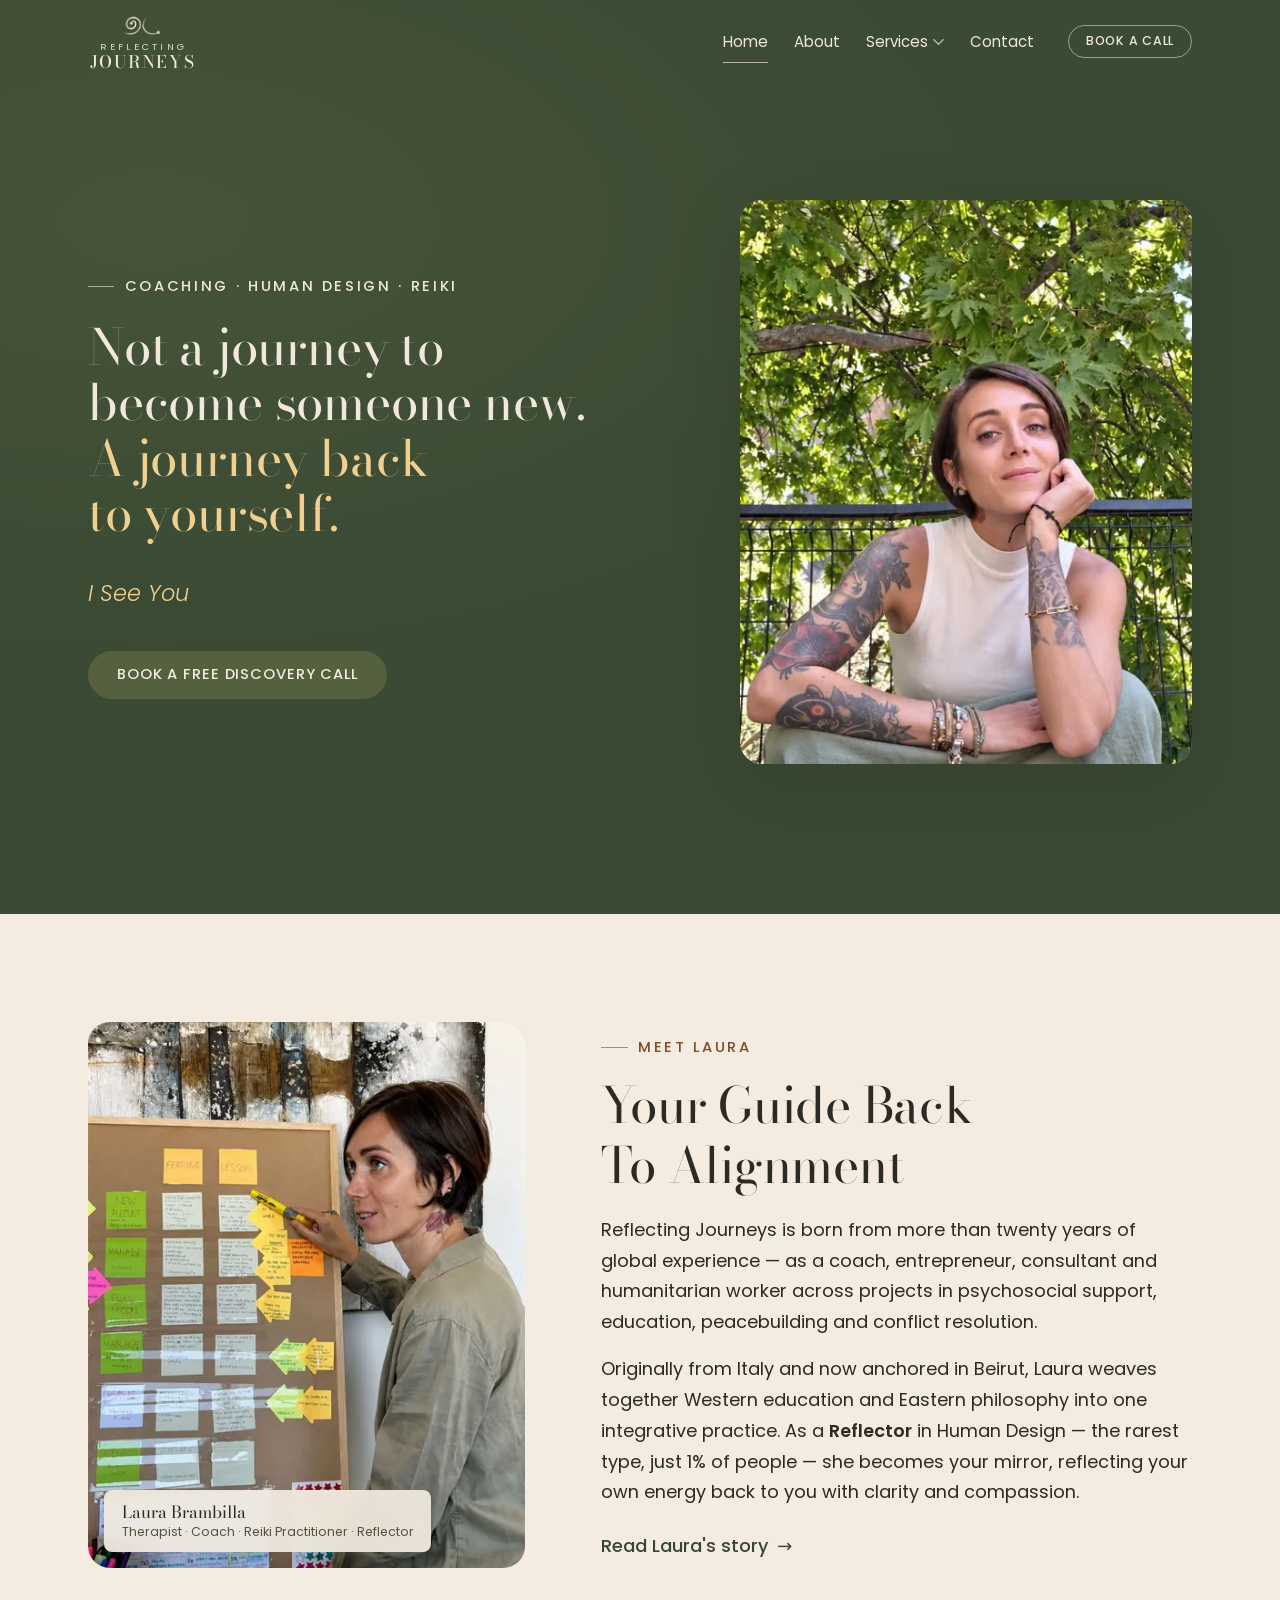
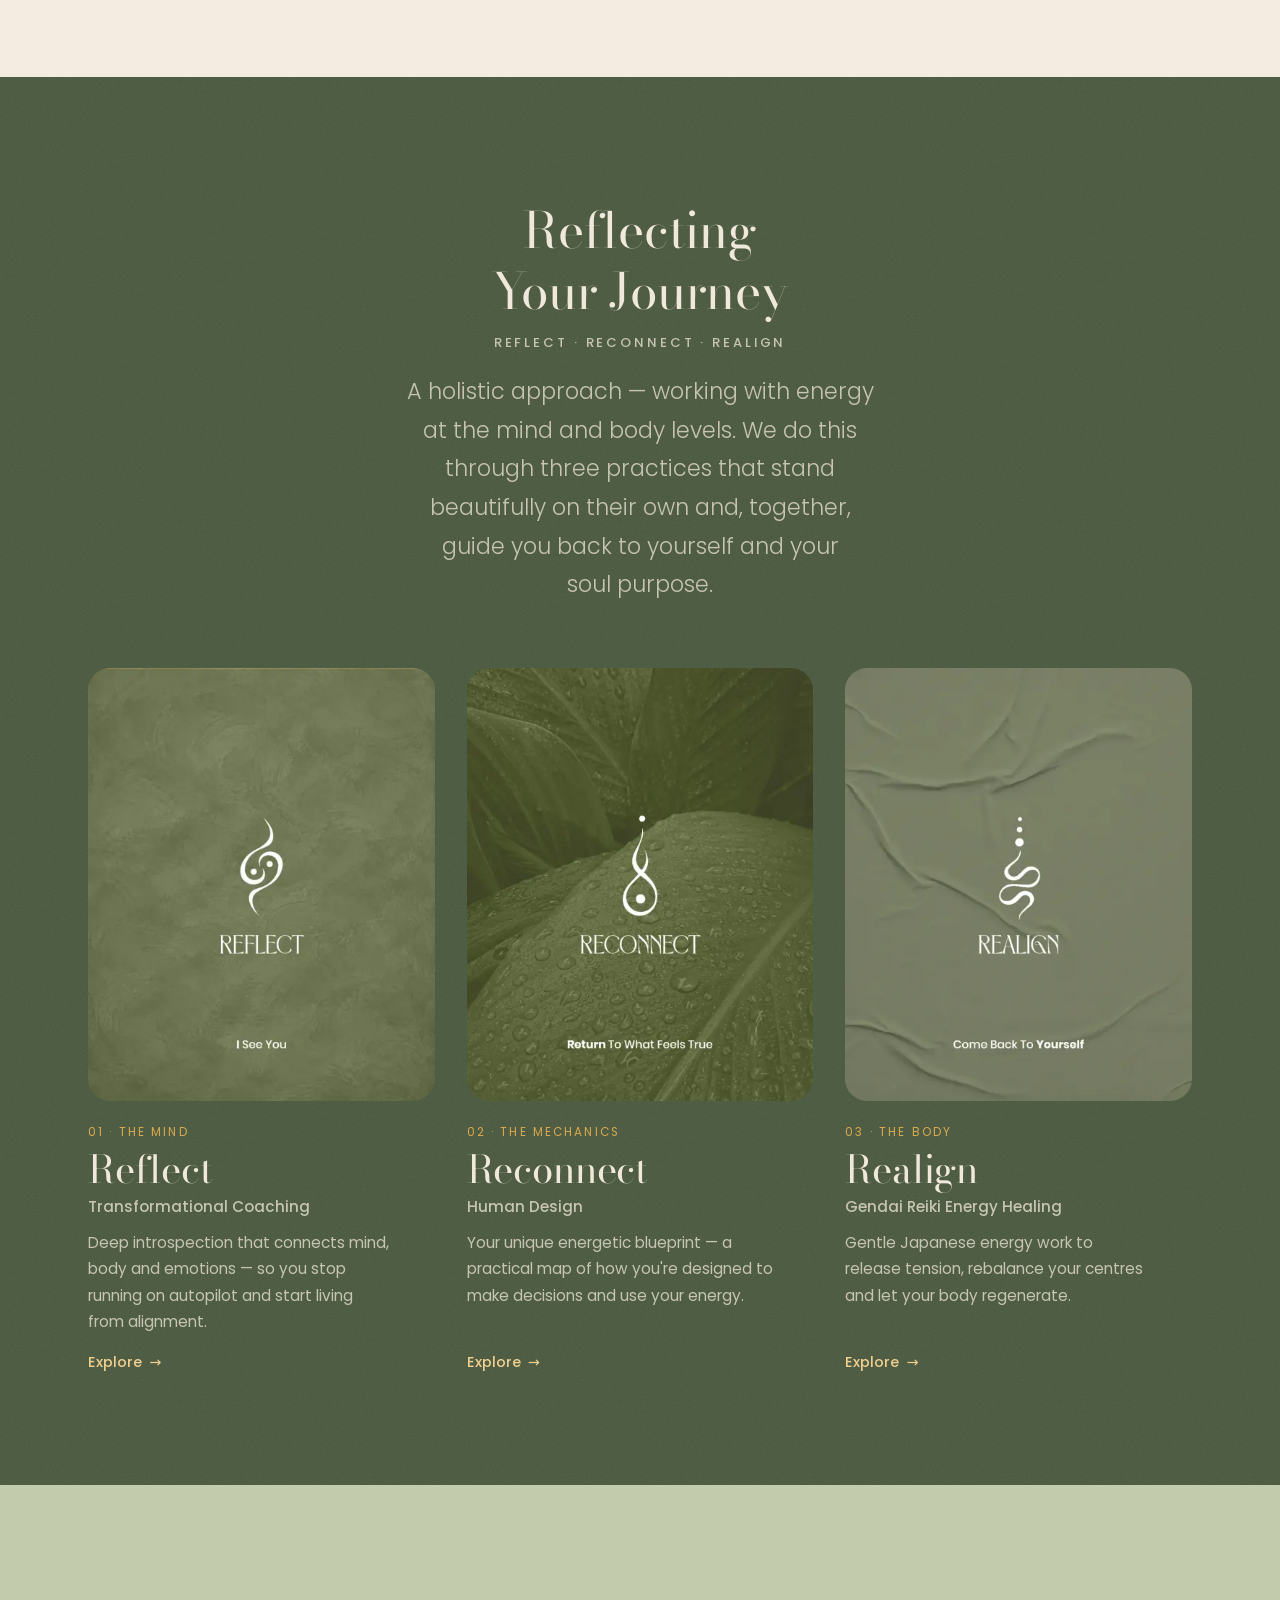
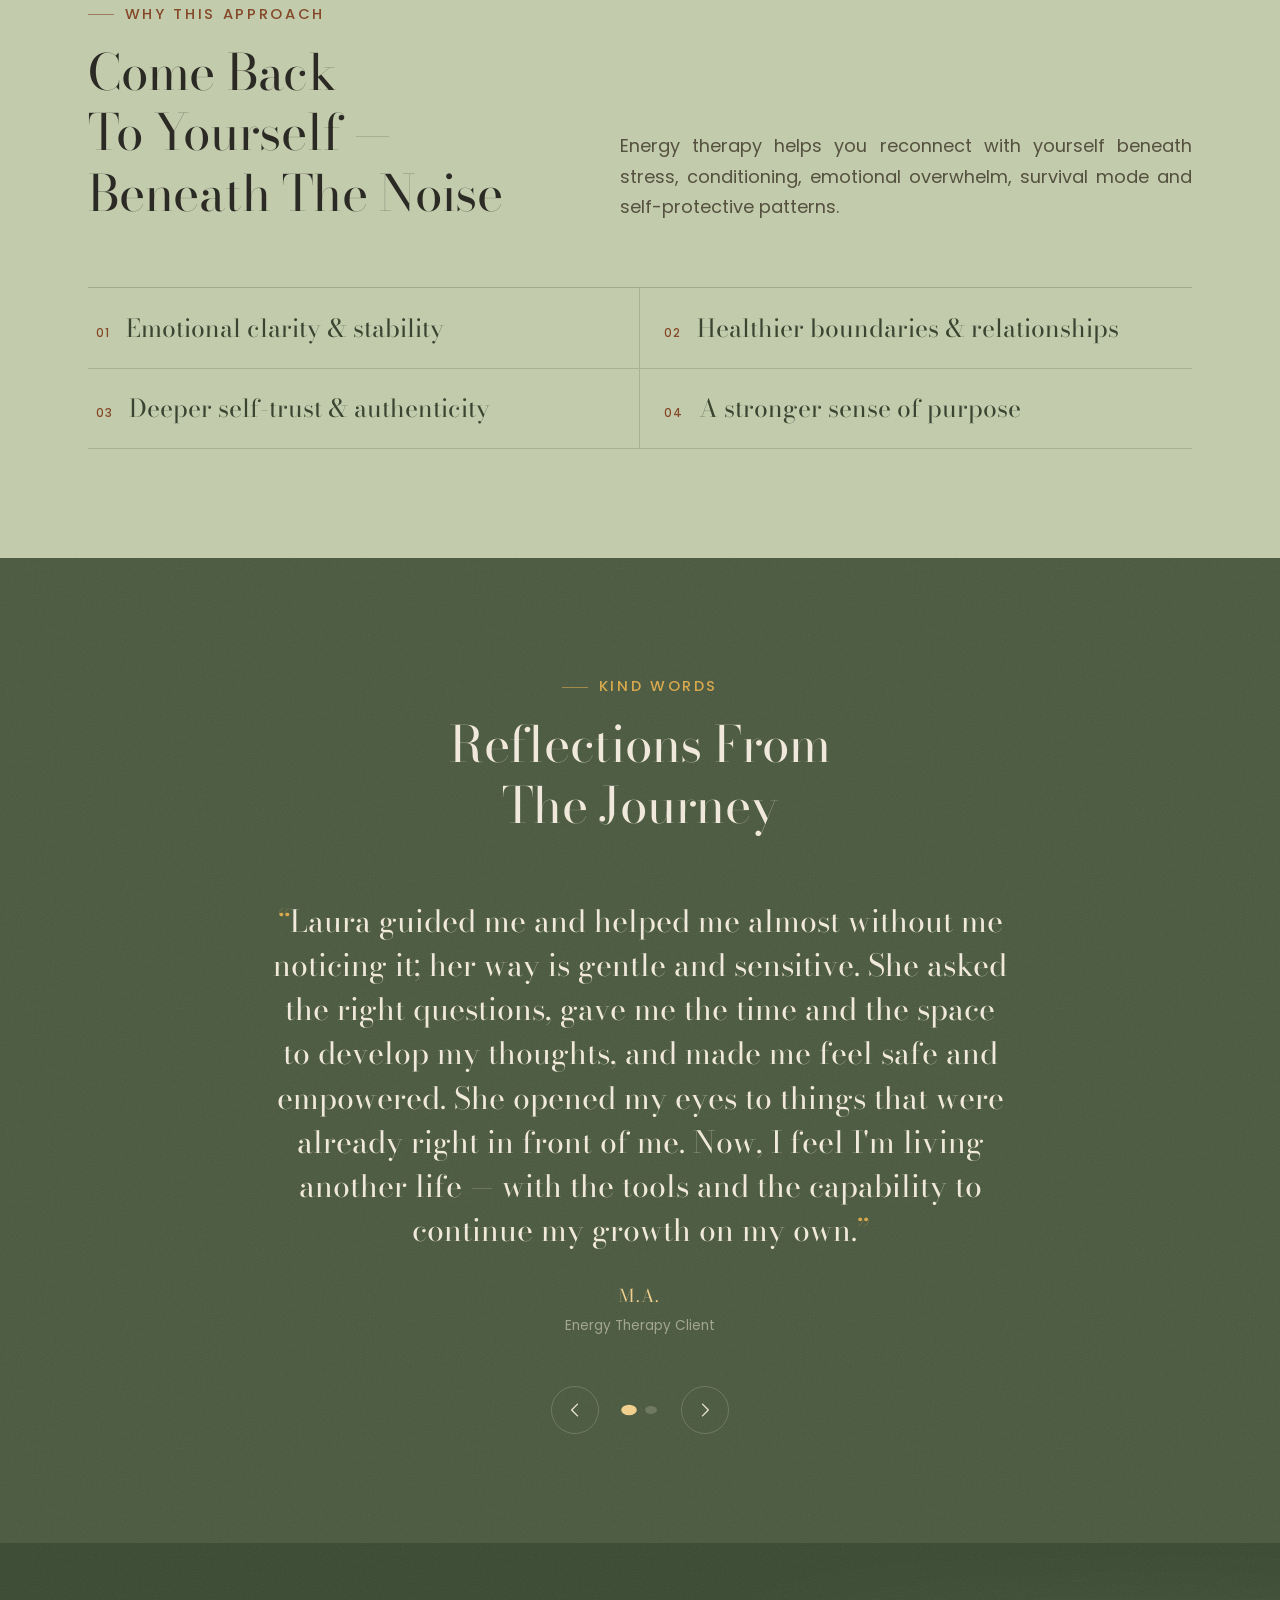
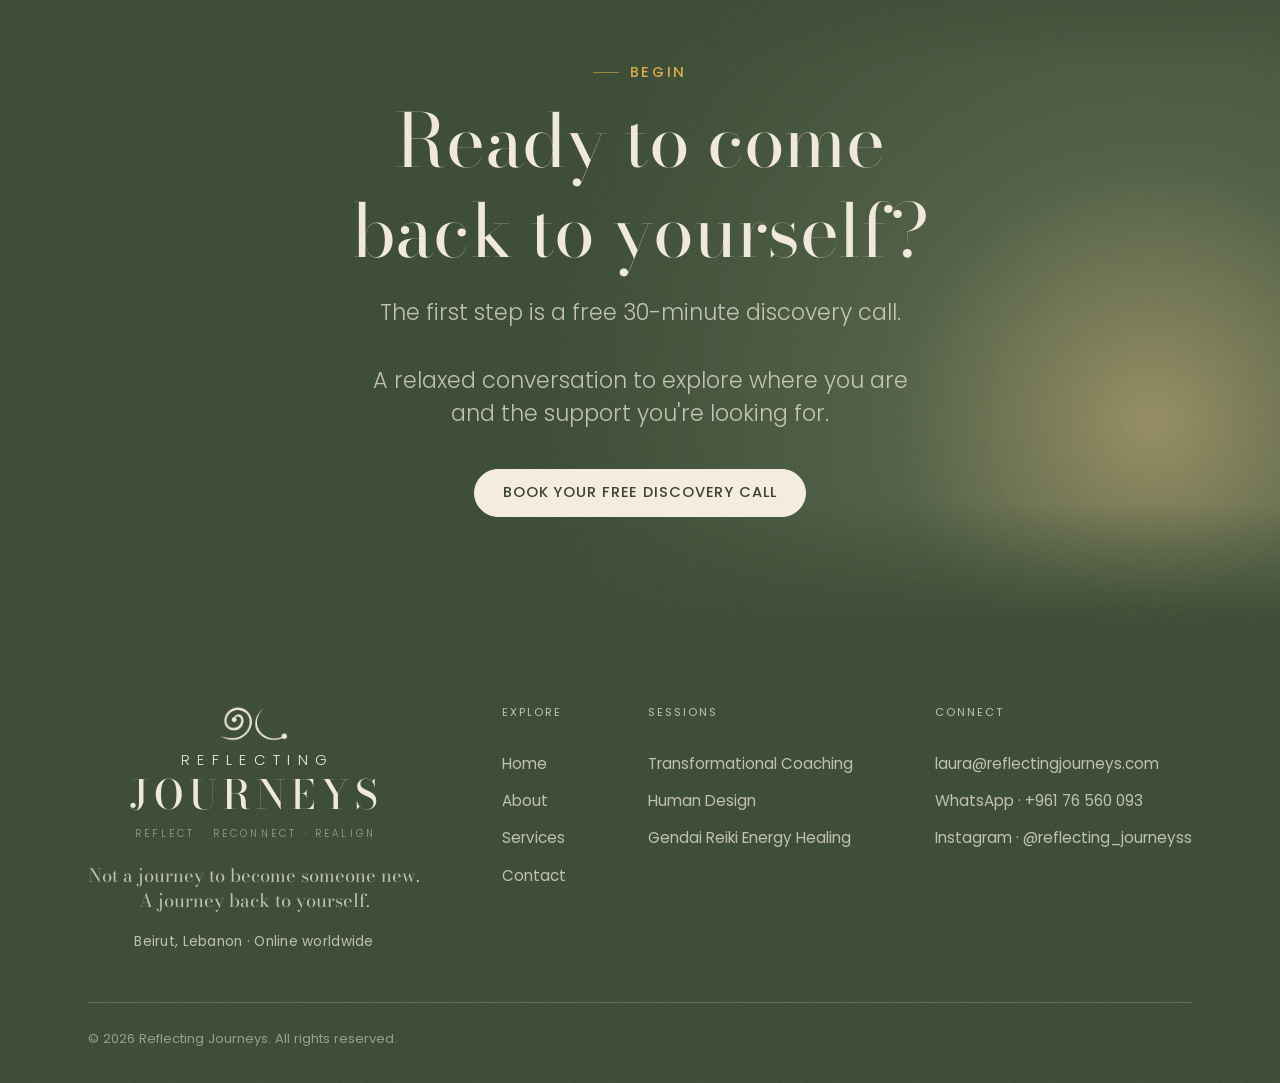
==== index.html @ b475739a "Reflecting Journeys website" ====
<!doctype html>
<html lang="en">
<head>
  <meta charset="utf-8" />
  <meta name="viewport" content="width=device-width, initial-scale=1" />
  <script>document.documentElement.classList.add('js');</script>
  <title>Reflecting Journeys — Reflect, Reconnect, Realign</title>
  <meta name="description" content="A personalised wellness experience with Laura Brambilla, bringing together Human Design, Gendai Reiki and transformational coaching to help you reconnect with yourself and live with clarity and alignment. Beirut & online worldwide." />
  <link rel="canonical" href="https://reflecting-journeys.netlify.app/" />

  <!-- Open Graph / social -->
  <meta property="og:type" content="website" />
  <meta property="og:site_name" content="Reflecting Journeys" />
  <meta property="og:title" content="Reflecting Journeys — Reflect, Reconnect, Realign" />
  <meta property="og:description" content="A personalised wellness experience with Laura Brambilla, bringing together Human Design, Gendai Reiki and transformational coaching to help you reconnect with yourself and live with clarity and alignment. Beirut & online worldwide." />
  <meta property="og:url" content="https://reflecting-journeys.netlify.app/" />
  <meta property="og:image" content="https://reflecting-journeys.netlify.app/images/og-share.jpg" />
  <meta property="og:image:width" content="1200" />
  <meta property="og:image:height" content="630" />
  <meta property="og:image:alt" content="Reflecting Journeys — Laura Brambilla. Not a journey to become someone new. A journey back to yourself." />
  <meta name="twitter:card" content="summary_large_image" />
  <meta name="twitter:image" content="https://reflecting-journeys.netlify.app/images/og-share.jpg" />

  <!-- Structured data (search engines) -->
  <script type="application/ld+json">
  {
    "@context": "https://schema.org",
    "@type": "ProfessionalService",
    "name": "Reflecting Journeys",
    "url": "https://reflecting-journeys.netlify.app/",
    "image": "https://reflecting-journeys.netlify.app/images/og-share.jpg",
    "logo": "https://reflecting-journeys.netlify.app/images/icons/icon-512.png",
    "description": "Transformational Coaching, Human Design and Gendai Reiki Energy Healing with Laura Brambilla — in Beirut and online worldwide.",
    "email": "laura@reflectingjourneys.com",
    "telephone": "+961 76 560 093",
    "address": {
      "@type": "PostalAddress",
      "addressLocality": "Beirut",
      "addressCountry": "LB"
    },
    "areaServed": "Worldwide",
    "founder": {
      "@type": "Person",
      "name": "Laura Brambilla",
      "jobTitle": "Therapist · Coach · Reiki Practitioner · Reflector"
    },
    "sameAs": [
      "https://instagram.com/reflecting_journeyss"
    ]
  }
  </script>

  <!-- Icons -->
  <link rel="icon" href="/favicon.ico" sizes="32x32" />
  <link rel="icon" href="/images/icons/favicon.svg" type="image/svg+xml" />
  <link rel="apple-touch-icon" href="/apple-touch-icon.png" />
  <link rel="manifest" href="/site.webmanifest" />
  <meta name="theme-color" content="#3a4a33" />

  <!-- Fonts: Poppins (body) + Bodoni Moda (elegant display fallback for Gamgote) -->
  <link rel="preconnect" href="https://fonts.googleapis.com" />
  <link rel="preconnect" href="https://fonts.gstatic.com" crossorigin />
  <link href="https://fonts.googleapis.com/css2?family=Bodoni+Moda:ital,opsz,wght@0,6..96,400;0,6..96,500;0,6..96,600;1,6..96,400;1,6..96,500&family=Poppins:ital,wght@0,300;0,400;0,500;0,600;1,400&display=swap" rel="stylesheet" />
  <link rel="stylesheet" href="styles.css" />
  <link rel="stylesheet" href="brand.css" />
</head>
<body class="has-hero">
  <a class="skip-link" href="#main">Skip to content</a>
  <header class="site-header" data-header>
    <div class="site-header__inner container container--wide">
      <a class="logo" href="index.html" aria-label="Reflecting Journeys — home">
        <span class="logo__mark" aria-hidden="true"></span>
        <span class="logo__word" aria-hidden="true">
          <span class="logo__word-top">Reflecting</span>
          <span class="logo__word-bottom">Journeys</span>
        </span>
      </a>

      <nav class="nav" id="primary-nav" aria-label="Primary">
        <ul class="nav__list">
          <li><a data-nav="home" href="index.html" aria-current="page" class="is-current">Home</a></li>
          <li><a data-nav="about" href="about.html">About</a></li>
          <li class="nav__item-has-sub" data-submenu>
            <a data-nav="services" href="services.html" class="nav__sub-toggle" aria-haspopup="true" aria-expanded="false">
              Services
              <svg class="nav__chev" viewBox="0 0 12 8" width="11" height="8" aria-hidden="true"><path d="M1 1.5 6 6.5 11 1.5" fill="none" stroke="currentColor" stroke-width="1.5" stroke-linecap="round" stroke-linejoin="round"/></svg>
            </a>
            <div class="nav__sub" role="menu">
              <span class="nav__sub-label">The Reflecting Journey</span>
              <a role="menuitem" href="coaching.html" class="nav__sub-link">
                <span class="nav__sub-num">01</span>
                <span><span class="nav__sub-title">Transformational Coaching</span><span class="nav__sub-desc">The Mind&nbsp;— Reflect</span></span>
              </a>
              <a role="menuitem" href="human-design.html" class="nav__sub-link">
                <span class="nav__sub-num">02</span>
                <span><span class="nav__sub-title">Human Design</span><span class="nav__sub-desc">The Mechanics&nbsp;— Reconnect</span></span>
              </a>
              <a role="menuitem" href="reiki.html" class="nav__sub-link">
                <span class="nav__sub-num">03</span>
                <span><span class="nav__sub-title">Gendai Reiki Energy Healing</span><span class="nav__sub-desc">The Body&nbsp;— Realign</span></span>
              </a>
              <a role="menuitem" href="services.html" class="nav__sub-all link">All services <span class="link__arrow" aria-hidden="true">→</span></a>
            </div>
          </li>
          <li><a data-nav="contact" href="contact.html">Contact</a></li>
        </ul>
        <a class="btn btn--primary btn--sm nav__cta" href="contact.html#book">Book a Call</a>
      </nav>

      <button class="nav-toggle" aria-expanded="false" aria-controls="primary-nav" aria-label="Open menu" data-nav-toggle>
        <span></span><span></span>
      </button>
    </div>
  </header>

  <main id="main">

  <!-- ============ A · HERO ============ -->
  <section class="hero" data-hero>
    <div class="container hero__inner">
      <div class="hero__copy">
        <p class="eyebrow hero__eyebrow" data-cms="home.hero_eyebrow">Coaching · Human Design · Reiki</p>
        <h1 class="hero__title hero__title--statement font-display">
          <span class="ln">Not a journey to become someone new.</span>
          <span class="ln accent">A journey back to yourself.</span>
        </h1>
        <p class="hero__lead" data-cms="home.hero_lead"><em>I See You</em></p>
        <div class="hero__actions">
          <a class="btn btn--primary" href="contact.html#book">Book a free discovery call</a>
        </div>
      </div>
      <figure class="hero__figure">
        <img src="images/uploads/laura-trees-full.webp" srcset="images/resp/laura-trees-full-480.webp 480w, images/resp/laura-trees-full-720.webp 720w, images/resp/laura-trees-full-851.webp 851w" sizes="(max-width: 800px) 92vw, 460px" data-cms-img="images.home.hero" alt="Laura Brambilla sitting outdoors under the trees" fetchpriority="high" decoding="async" style="object-position: 50% 24%" />
      </figure>
    </div>
  </section>

  <!-- ============ B · MEET LAURA (short) ============ -->
  <section class="section meet bg-cream" aria-labelledby="meet-title" id="meet-laura">
    <div class="container meet__inner">
      <figure class="meet__image is-zoom editorial-image editorial-image--rounded" style="--ar: 4/5; --pos: 50% 28%">
        <img src="images/uploads/laura-about.jpg" srcset="images/resp/laura-about-480.webp 480w, images/resp/laura-about-720.webp 720w, images/resp/laura-about-960.webp 960w" sizes="(max-width: 800px) 92vw, 460px" data-cms-img="images.home.meet" alt="Laura Brambilla mapping ideas and patterns on a planning board" loading="lazy" decoding="async" />
        <figcaption class="meet__badge">
          <span class="meet__badge-name">Laura Brambilla</span>
          <span class="meet__badge-role"><span class="nowrap">Therapist</span> · <span class="nowrap">Coach</span> · <span class="nowrap">Reiki Practitioner</span> · <span class="nowrap">Reflector</span></span>
        </figcaption>
      </figure>

      <div class="meet__text" data-reveal>
        <p class="eyebrow">Meet Laura</p>
        <h2 id="meet-title" class="meet__title">Your Guide Back To Alignment</h2>
        <p data-cms="home.meet_p1">Reflecting Journeys is born from more than twenty years of global experience&nbsp;— as a coach, entrepreneur, consultant and humanitarian worker across projects in psychosocial support, education, peacebuilding and conflict resolution.</p>
        <p data-cms="home.meet_p2">Originally from Italy and now anchored in Beirut, Laura weaves together Western education and Eastern philosophy into one integrative practice. As a <strong>Reflector</strong> in Human Design&nbsp;— the rarest type, just 1% of people&nbsp;— she becomes your mirror, reflecting your own energy back to you with clarity and compassion.</p>
        <a class="link" href="about.html">Read Laura's story <span class="link__arrow" aria-hidden="true">→</span></a>
      </div>
    </div>
  </section>

  <!-- ============ C · THE PATH — Reflect / Reconnect / Realign + services ============ -->
  <section class="section path bg-deep grain on-dark" aria-labelledby="path-title" id="path">
    <div class="container container--wide">
      <div class="section-heading is-centered" data-reveal>
        <h2 id="path-title" class="section-heading__title">Reflecting Your Journey</h2>
        <p class="path__triad">Reflect · Reconnect · Realign</p>
        <p class="section-heading__intro">A holistic approach&nbsp;— working with energy at the mind and body levels. We do this through three practices that stand beautifully on their own and, together, guide you back to yourself and your soul purpose.</p>
      </div>

      <div class="path__grid">
        <article class="path__card" data-reveal>
          <a class="path__link" href="coaching.html">
            <figure class="path__figure"><img src="images/brand/word-reflect.webp" srcset="images/resp/word-reflect-480.webp 480w, images/resp/word-reflect-720.webp 720w, images/resp/word-reflect-960.webp 960w" sizes="(max-width: 800px) 92vw, 460px" alt="Reflect — I See You" loading="lazy" decoding="async" /></figure>
            <div class="path__body">
              <span class="path__step">01 · The Mind</span>
              <h3 class="path__word font-display">Reflect</h3>
              <p class="path__service">Transformational Coaching</p>
              <p class="path__desc" data-cms="services.coaching_desc">Deep introspection that connects mind, body and emotions&nbsp;— so you stop running on autopilot and start living from alignment.</p>
              <span class="link path__cta">Explore <span class="link__arrow" aria-hidden="true">→</span></span>
            </div>
          </a>
        </article>

        <article class="path__card" data-reveal data-reveal-delay="0.1s">
          <a class="path__link" href="human-design.html">
            <figure class="path__figure"><img src="images/brand/word-reconnect.webp" srcset="images/resp/word-reconnect-480.webp 480w, images/resp/word-reconnect-720.webp 720w, images/resp/word-reconnect-960.webp 960w" sizes="(max-width: 800px) 92vw, 460px" alt="Reconnect — Return To What Feels True" loading="lazy" decoding="async" /></figure>
            <div class="path__body">
              <span class="path__step">02 · The Mechanics</span>
              <h3 class="path__word font-display">Reconnect</h3>
              <p class="path__service">Human Design</p>
              <p class="path__desc" data-cms="services.human_design_desc">Your unique energetic blueprint&nbsp;— a practical map of how you're designed to make decisions and use your energy.</p>
              <span class="link path__cta">Explore <span class="link__arrow" aria-hidden="true">→</span></span>
            </div>
          </a>
        </article>

        <article class="path__card" data-reveal data-reveal-delay="0.2s">
          <a class="path__link" href="reiki.html">
            <figure class="path__figure"><img src="images/brand/word-realign.webp" srcset="images/resp/word-realign-480.webp 480w, images/resp/word-realign-720.webp 720w, images/resp/word-realign-960.webp 960w" sizes="(max-width: 800px) 92vw, 460px" alt="Realign — Come Back To Yourself" loading="lazy" decoding="async" /></figure>
            <div class="path__body">
              <span class="path__step">03 · The Body</span>
              <h3 class="path__word font-display">Realign</h3>
              <p class="path__service">Gendai Reiki Energy Healing</p>
              <p class="path__desc" data-cms="services.reiki_desc">Gentle Japanese energy work to release tension, rebalance your centres and let your body regenerate.</p>
              <span class="link path__cta">Explore <span class="link__arrow" aria-hidden="true">→</span></span>
            </div>
          </a>
        </article>
      </div>
    </div>
  </section>

  <!-- ============ D · WHY THIS APPROACH (concise) ============ -->
  <section class="section why bg-sage" aria-labelledby="why-title" id="why">
    <div class="container">
      <div class="why__intro">
        <div class="section-heading" data-reveal>
          <p class="eyebrow">Why this approach</p>
          <h2 id="why-title" class="section-heading__title">Come Back To Yourself&nbsp;— Beneath The Noise</h2>
        </div>
        <div class="why__lede prose" data-reveal data-reveal-delay="0.1s">
          <p data-cms="home.why_p1">Energy therapy helps you reconnect with yourself beneath stress, conditioning, emotional overwhelm, survival mode and self-protective patterns.</p>
        </div>
      </div>

      <ul class="why__outcomes" data-stagger data-reveal>
        <li><span class="why__outcome-num">01</span> Emotional clarity &amp; stability</li>
        <li><span class="why__outcome-num">02</span> Healthier boundaries &amp; relationships</li>
        <li><span class="why__outcome-num">03</span> Deeper self-trust &amp; authenticity</li>
        <li><span class="why__outcome-num">04</span> A stronger sense of purpose</li>
      </ul>
    </div>
  </section>

  <!-- ============ F · TESTIMONIALS ============ -->
  <section class="section testimonials bg-deep grain on-dark" aria-labelledby="testi-title" id="testimonials">
    <div class="container">
      <div class="section-heading is-centered" data-reveal>
        <p class="eyebrow is-centered">Kind words</p>
        <h2 id="testi-title" class="section-heading__title">Reflections From The Journey</h2>
      </div>

      <div class="carousel" data-carousel aria-roledescription="carousel" aria-label="Client testimonials">
        <div class="carousel__viewport" data-carousel-viewport>
          <ul class="carousel__track" data-carousel-track>
            <li class="carousel__slide" role="group" aria-roledescription="slide" aria-label="1 of 2">
              <figure class="testimonial">
                <blockquote class="testimonial__quote font-display">
                  Laura guided me and helped me almost without me noticing it; her way is gentle and sensitive. She asked the right questions, gave me the time and the space to develop my thoughts, and made me feel safe and empowered. She opened my eyes to things that were already right in front of me. Now, I feel I'm living another life&nbsp;— with the tools and the capability to continue my growth on my own.
                </blockquote>
                <figcaption class="testimonial__by">
                  <span class="testimonial__initials">M.A.</span>
                  <span class="testimonial__role">Energy Therapy Client</span>
                </figcaption>
              </figure>
            </li>
            <li class="carousel__slide" role="group" aria-roledescription="slide" aria-label="2 of 2">
              <figure class="testimonial">
                <blockquote class="testimonial__quote font-display">
                  Working with Laura has been an eye-opening and soul-refreshing experience. She is an incredible healer who helped me dive deep into my emotional and energetic blocks. Her coaching unravels the inner self layer by layer, uncovering answers that were always there but never quite so clear. By integrating Reiki, she provides a unique look at how your energy handles outside stressors. I've come away with a much deeper understanding of myself.
                </blockquote>
                <figcaption class="testimonial__by">
                  <span class="testimonial__initials">R.A.</span>
                  <span class="testimonial__role">Energy Therapy Client</span>
                </figcaption>
              </figure>
            </li>
          </ul>
        </div>

        <div class="carousel__controls">
          <button class="carousel__btn" data-carousel-prev aria-label="Previous testimonial">
            <svg viewBox="0 0 24 24" width="20" height="20" aria-hidden="true"><path d="M15 5 8 12l7 7" fill="none" stroke="currentColor" stroke-width="1.5" stroke-linecap="round" stroke-linejoin="round"/></svg>
          </button>
          <div class="carousel__dots" data-carousel-dots role="tablist" aria-label="Choose testimonial"></div>
          <button class="carousel__btn" data-carousel-next aria-label="Next testimonial">
            <svg viewBox="0 0 24 24" width="20" height="20" aria-hidden="true"><path d="M9 5l7 7-7 7" fill="none" stroke="currentColor" stroke-width="1.5" stroke-linecap="round" stroke-linejoin="round"/></svg>
          </button>
        </div>
      </div>
    </div>
  </section>

  <!-- ============ G · BOOKING CTA ============ -->
  <section class="section booking-cta bg-deepest grain bloom bloom--bottom-right on-dark" aria-labelledby="booking-cta-title">
    <div class="container container--text text-center">
      <p class="eyebrow is-centered" data-reveal>Begin</p>
      <h2 id="booking-cta-title" class="booking-cta__title" data-reveal>Ready to come back to yourself?</h2>
      <p class="lead booking-cta__lead" data-reveal>
        The first step is a free <span class="nowrap">30-minute</span> discovery call.<br /><br />
        A relaxed conversation to explore where you are and the support you're looking for.
      </p>
      <div class="booking-cta__actions" data-reveal>
        <a class="btn btn--primary" href="contact.html#book">Book your free discovery call</a>
      </div>
    </div>
  </section>

  </main>
  <footer class="site-footer bg-deepest grain on-dark" role="contentinfo">
    <div class="container container--wide">
      <div class="site-footer__top">
        <div class="site-footer__brand">
          <a class="logo-lockup logo--footer" href="index.html" aria-label="Reflecting Journeys — home">
            <span class="logo-lockup__mark" aria-hidden="true"></span>
            <span class="logo-lockup__reflecting">Reflecting</span>
            <span class="logo-lockup__journeys">Journeys</span>
            <span class="logo-lockup__tag">Reflect · Reconnect · Realign</span>
          </a>
          <p class="site-footer__tag">Not a journey to become someone new.<br />A journey back to yourself.</p>
          <p class="site-footer__loc">Beirut, Lebanon · Online worldwide</p>
        </div>

        <nav class="site-footer__nav" aria-label="Footer">
          <p class="site-footer__col-label">Explore</p>
          <a href="index.html">Home</a>
          <a href="about.html">About</a>
          <a href="services.html">Services</a>
          <a href="contact.html">Contact</a>
        </nav>

        <nav class="site-footer__nav" aria-label="Services">
          <p class="site-footer__col-label">Sessions</p>
          <a href="coaching.html">Transformational Coaching</a>
          <a href="human-design.html">Human Design</a>
          <a href="reiki.html">Gendai Reiki Energy Healing</a>
        </nav>

        <div class="site-footer__connect">
          <p class="site-footer__col-label">Connect</p>
          <a href="mailto:laura@reflectingjourneys.com" class="site-footer__contact">laura@reflectingjourneys.com</a>
          <a href="https://wa.me/96176560093" target="_blank" rel="noopener" class="site-footer__contact">WhatsApp · +961 76 560 093</a>
          <a href="https://instagram.com/reflecting_journeyss" target="_blank" rel="noopener" class="site-footer__contact">Instagram · @reflecting_journeyss</a>
        </div>
      </div>

      <div class="site-footer__base">
        <p>© <span data-year>2026</span> Reflecting Journeys. All rights reserved.</p>
      </div>
    </div>
  </footer>

  <script src="script.js" defer></script>

</body>
</html>
---- styles.css ----
/* ============================================================
   REFLECTING JOURNEYS — Fonts
   Primary/display = GAMGOTE (brand). Not yet supplied — see below.
   Secondary/body  = POPPINS (loaded via Google Fonts in <head>).
   Temporary display fallback = FRAUNCES (elegant high-contrast serif).
   ============================================================ */

/* ---------------------------------------------------------
   DROP-IN GAMGOTE  ← when Laura provides the font files
   1. Place gamgote.woff2 (+ optional gamgote-italic.woff2) in assets/fonts/
   2. Uncomment the @font-face block below.
   Nothing else changes — "Gamgote" is already first in --font-display.
   ---------------------------------------------------------
@font-face {
  font-family: "Gamgote";
  src: url("fonts/gamgote.woff2") format("woff2");
  font-weight: 400 600;
  font-style: normal;
  font-display: swap;
}
@font-face {
  font-family: "Gamgote";
  src: url("fonts/gamgote-italic.woff2") format("woff2");
  font-weight: 400 600;
  font-style: italic;
  font-display: swap;
}
--------------------------------------------------------- */

/* Display type: Bodoni Moda (elegant editorial fallback for Gamgote).
   Ligatures OFF everywhere on the display face — some pairings (e.g. "fl",
   "fi") rendered awkwardly, so we disable discretionary/standard ligatures. */
.font-display, h1, h2, h3, h4, .h1, .h2, .h3, .display, .title-mixed {
  font-optical-sizing: auto;
  font-variant-ligatures: none;
  font-feature-settings: "liga" 0, "clig" 0, "dlig" 0;
}
/* ============================================================
   REFLECTING JOURNEYS — Design Tokens
   The single source of truth for colour, type, space, motion.
   Derived from "REFLECTING JOURNEYS presentation GREEN" brand deck.
   ============================================================ */

:root {
  /* ---------------------------------------------------------
     1 · RAW PALETTE  (brand deck)
     --------------------------------------------------------- */
  /* Lights — warm cream / blush family */
  --rj-cream:        #f4ece1;  /* main reading paper (softened cream) */
  --rj-cream-2:      #efe4d5;  /* slightly deeper cream */
  --rj-blush:        #f2e0d1;  /* deck blush — warm panel surface */
  --rj-sand:         #e7d7c4;  /* sand / warm border tint */

  /* Sage / olive greens */
  --rj-sage-pale:    #c2cbac;  /* pale sage panels */
  --rj-sage:         #a9b48f;  /* sage */
  --rj-sage-muted:   #838b6c;  /* muted olive */
  --rj-olive:        #55603f;  /* olive */
  --rj-olive-deep:   #3a4430;  /* deep olive — immersive ground */
  --rj-olive-black:  #232a1c;  /* olive-black — deepest ground */

  /* Neutrals / charcoal */
  --rj-charcoal:     #231f20;  /* near-black (deck) */
  --rj-ink:          #2c2a24;  /* body ink on light */
  --rj-ink-soft:     #55513f;  /* secondary text on light (warm) */

  /* Earth accents */
  --rj-brown:        #6e5a44;  /* earthy brown */
  --rj-brown-deep:   #54361d;  /* deep brown */
  --rj-clay:         #844929;  /* clay brown */
  --rj-terracotta:   #a94d25;  /* terracotta accent */
  --rj-honey:        #d9a94e;  /* honey/amber light accent (muted from #fcb74b) */
  --rj-honey-lit:    #f0cf8f;  /* honey highlight */

  /* ---------------------------------------------------------
     2 · SEMANTIC TOKENS  (use THESE in components)
     The site reads as warm light surfaces punctuated by
     deep, immersive dark-olive/charcoal sections.
     --------------------------------------------------------- */
  /* Light surfaces */
  --surface:          var(--rj-cream);      /* default page background */
  --surface-2:        var(--rj-cream-2);    /* alternating band */
  --surface-panel:    var(--rj-blush);      /* raised panel / card on light */
  --surface-sage:     var(--rj-sage-pale);  /* soft sage section */

  /* Dark / immersive surfaces */
  --surface-deep:     #4b5940;              /* immersive branded green (lighter/greener than before) */
  --surface-deepest:  #3a4a33;              /* hero / footer ground — green, not near-black */
  --surface-char:     var(--rj-charcoal);   /* charcoal ground */

  /* Text on light */
  --text:             var(--rj-ink);
  --text-soft:        var(--rj-ink-soft);
  --text-mute:        color-mix(in oklab, var(--rj-ink-soft) 72%, var(--rj-cream));

  /* Text on dark */
  --text-on-dark:        #f0e8db;
  --text-on-dark-soft:   color-mix(in oklab, #f0e8db 74%, transparent);
  --text-on-dark-mute:   color-mix(in oklab, #f0e8db 52%, transparent);

  /* Accents & lines */
  --accent:           var(--rj-olive);      /* primary interactive green */
  --accent-deep:      var(--rj-olive-deep);
  --accent-warm:      var(--rj-clay);       /* warm accent for micro-details */
  --accent-honey:     var(--rj-honey);      /* the "light" accent (sparingly) */
  --line:             color-mix(in oklab, var(--rj-ink) 14%, transparent);
  --line-soft:        color-mix(in oklab, var(--rj-ink) 8%, transparent);
  --line-on-dark:     color-mix(in oklab, #f0e8db 20%, transparent);

  /* Focus ring */
  --focus:            var(--rj-clay);

  /* ---------------------------------------------------------
     3 · TYPOGRAPHY
     Primary/display = Gamgote (fallback Fraunces until file added)
     Secondary/body  = Poppins
     --------------------------------------------------------- */
  --font-display: "Gamgote", "Bodoni Moda", "Didot", "Cormorant Garamond", Georgia, serif;
  --font-body:    "Poppins", -apple-system, BlinkMacSystemFont, "Segoe UI", system-ui, sans-serif;

  /* Fluid type scale — min at 360px, max at ~1440px */
  --step--1: clamp(0.82rem, 0.78rem + 0.18vw, 0.92rem);   /* fine print / captions */
  --step-0:  clamp(1rem, 0.96rem + 0.22vw, 1.12rem);      /* body */
  --step-1:  clamp(1.16rem, 1.08rem + 0.4vw, 1.4rem);     /* lead / large body */
  --step-2:  clamp(1.5rem, 1.3rem + 1vw, 2.1rem);         /* h3 / small headings */
  --step-3:  clamp(2rem, 1.6rem + 2vw, 3.1rem);           /* h2 */
  --step-4:  clamp(2.6rem, 1.9rem + 3.4vw, 4.6rem);       /* h1 */
  --step-5:  clamp(3.2rem, 2rem + 6vw, 7rem);             /* hero / editorial display */

  --leading-tight:  1.08;
  --leading-snug:   1.22;
  --leading-body:   1.72;
  --tracking-wide:  0.18em;   /* eyebrows / small caps */
  --tracking-logo:  0.34em;   /* "REFLECTING" lockup */

  /* ---------------------------------------------------------
     4 · SPACE & LAYOUT
     --------------------------------------------------------- */
  --space-3xs: 0.25rem;
  --space-2xs: 0.5rem;
  --space-xs:  0.75rem;
  --space-sm:  1rem;
  --space-md:  1.5rem;
  --space-lg:  2.5rem;
  --space-xl:  4rem;
  --space-2xl: 6rem;
  --space-3xl: 9rem;

  --section-pad: clamp(4.5rem, 3rem + 8vw, 9rem);   /* vertical section rhythm */

  --container:      1200px;   /* standard content width */
  --container-wide: 1440px;   /* wide editorial */
  --container-text: 68ch;     /* comfortable reading measure */
  --gutter: clamp(1.25rem, 5vw, 3rem);

  /* ---------------------------------------------------------
     5 · RADII, SHADOW, BLUR  (restrained — brand avoids heavy rounding)
     --------------------------------------------------------- */
  --radius-xs: 4px;
  --radius-sm: 8px;
  --radius:    14px;
  --radius-lg: 22px;
  --radius-pill: 999px;

  --shadow-sm: 0 1px 2px color-mix(in oklab, var(--rj-charcoal) 8%, transparent),
               0 6px 18px color-mix(in oklab, var(--rj-charcoal) 6%, transparent);
  --shadow-md: 0 10px 40px color-mix(in oklab, var(--rj-charcoal) 12%, transparent);
  --shadow-lg: 0 24px 70px color-mix(in oklab, var(--rj-charcoal) 18%, transparent);

  /* ---------------------------------------------------------
     6 · MOTION  (subtle, meditative)
     --------------------------------------------------------- */
  --ease-out:   cubic-bezier(0.22, 0.68, 0.28, 1);
  --ease-in-out:cubic-bezier(0.65, 0, 0.35, 1);
  --ease-soft:  cubic-bezier(0.33, 0.02, 0.15, 1);

  --dur-fast:   0.28s;
  --dur:        0.5s;
  --dur-slow:   0.85s;
  --dur-reveal: 1.1s;

  /* ---------------------------------------------------------
     7 · Z-INDEX
     --------------------------------------------------------- */
  --z-base: 1;
  --z-raised: 10;
  --z-header: 100;
  --z-menu: 200;
  --z-overlay: 300;
}

/* Fine film-grain texture (inline SVG turbulence) for organic dark sections */
:root {
  --grain-tex: url("data:image/svg+xml,%3Csvg xmlns='http://www.w3.org/2000/svg' width='220' height='220'%3E%3Cfilter id='n'%3E%3CfeTurbulence type='fractalNoise' baseFrequency='0.85' numOctaves='2' stitchTiles='stitch'/%3E%3CfeColorMatrix type='saturate' values='0'/%3E%3C/filter%3E%3Crect width='100%25' height='100%25' filter='url(%23n)' opacity='0.55'/%3E%3C/svg%3E");
}

/* Header height as a live variable (used for scroll offsets & mobile menu) */
:root { --header-h: 84px; }
@media (max-width: 640px) { :root { --header-h: 70px; } }
/* ============================================================
   REFLECTING JOURNEYS — Base layer
   Reset · typography · layout primitives · buttons · motion
   ============================================================ */

/* ---------- Reset ---------- */
*, *::before, *::after { box-sizing: border-box; }
* { margin: 0; }
html { -webkit-text-size-adjust: 100%; text-size-adjust: 100%; scroll-behavior: smooth; }
html:focus-within { scroll-behavior: smooth; }

body {
  font-family: var(--font-body);
  font-size: var(--step-0);
  line-height: var(--leading-body);
  font-weight: 400;
  color: var(--text);
  background: var(--surface);
  -webkit-font-smoothing: antialiased;
  -moz-osx-font-smoothing: grayscale;
  text-rendering: optimizeLegibility;
  overflow-x: hidden;
}

img, picture, svg, video, canvas { display: block; max-width: 100%; }
img { height: auto; }
input, button, textarea, select { font: inherit; color: inherit; }
button { background: none; border: 0; cursor: pointer; }
a { color: inherit; text-decoration: none; }
ul, ol { list-style: none; padding: 0; }
:where(p, li) { text-wrap: pretty; }
h1, h2, h3, h4 { text-wrap: balance; }

::selection { background: color-mix(in oklab, var(--rj-clay) 30%, transparent); color: var(--rj-charcoal); }

/* ---------- Focus ---------- */
:focus-visible {
  outline: 2px solid var(--focus);
  outline-offset: 3px;
  border-radius: var(--radius-xs);
}
.on-dark :focus-visible { outline-color: var(--rj-honey-lit); }

/* Skip link */
.skip-link {
  position: absolute; left: 50%; top: 0; transform: translate(-50%, -120%);
  background: var(--rj-charcoal); color: var(--text-on-dark);
  padding: 0.6rem 1.2rem; border-radius: 0 0 var(--radius-sm) var(--radius-sm);
  z-index: var(--z-overlay); transition: transform var(--dur-fast) var(--ease-out);
}
.skip-link:focus { transform: translate(-50%, 0); }

/* ============================================================
   TYPOGRAPHY
   ============================================================ */
.font-display { font-family: var(--font-display); font-weight: 400; }
.font-body { font-family: var(--font-body); }

h1, h2, h3, h4, .h1, .h2, .h3 {
  font-family: var(--font-display);
  font-weight: 400;
  line-height: var(--leading-tight);
  letter-spacing: -0.005em;
  color: var(--text);
}
h1, .h1 { font-size: var(--step-4); }
h2, .h2 { font-size: var(--step-3); line-height: var(--leading-snug); }
h3, .h3 { font-size: var(--step-2); line-height: var(--leading-snug); }

/* Display — hero / oversized editorial statements */
.display {
  font-family: var(--font-display);
  font-weight: 400;
  font-size: var(--step-5);
  line-height: 0.98;
  letter-spacing: -0.01em;
}

/* The signature mixed-type title: light Poppins line over a Gamgote line */
.title-mixed { display: grid; gap: 0.1em; }
.title-mixed .kicker {
  font-family: var(--font-body);
  font-weight: 300;
  font-size: 0.42em;
  letter-spacing: 0.04em;
  color: inherit;
  opacity: 0.9;
  text-transform: none;
}

/* Body helpers */
.lead {
  font-size: var(--step-1);
  line-height: 1.5;
  color: var(--text-soft);
  font-weight: 300;
}
.prose { max-width: var(--container-text); }
.prose p + p { margin-top: 1.1em; }
.measure { max-width: 46ch; }

/* Eyebrow / small caps label */
.eyebrow {
  font-family: var(--font-body);
  font-size: var(--step--1);
  font-weight: 500;
  letter-spacing: var(--tracking-wide);
  text-transform: uppercase;
  color: var(--accent-warm);
  display: inline-flex;
  align-items: center;
  gap: 0.7em;
}
.eyebrow::before {
  content: "";
  width: 1.8em; height: 1px;
  background: currentColor;
  opacity: 0.6;
}
.eyebrow.is-centered { justify-content: center; }
.on-dark .eyebrow { color: var(--rj-honey); }

em, .italic { font-style: italic; }
strong { font-weight: 600; color: inherit; }

/* Emphasis inside display headings */
.display em, h1 em, h2 em { font-style: italic; color: var(--accent); }
.on-dark .display em, .on-dark h1 em, .on-dark h2 em { color: var(--rj-honey-lit); }

/* ============================================================
   LAYOUT PRIMITIVES
   ============================================================ */
.container {
  width: 100%;
  max-width: var(--container);
  margin-inline: auto;
  padding-inline: var(--gutter);
}
.container--wide { max-width: var(--container-wide); }
.container--text { max-width: calc(var(--container-text) + 2 * var(--gutter)); }

.section { padding-block: var(--section-pad); position: relative; }
.section--tight { padding-block: clamp(3rem, 2rem + 5vw, 5rem); }
.section--flush-top { padding-top: 0; }

/* Surface variants */
.bg-cream    { background: var(--surface); color: var(--text); }
.bg-cream-2  { background: var(--surface-2); color: var(--text); }
.bg-blush    { background: var(--surface-panel); color: var(--text); }
.bg-sage     { background: var(--surface-sage); color: var(--text); }
.bg-deep     { background: var(--surface-deep); color: var(--text-on-dark); }
.bg-deepest  { background: var(--surface-deepest); color: var(--text-on-dark); }
.bg-charcoal { background: var(--surface-char); color: var(--text-on-dark); }

/* Anything on a dark surface flips text colours */
.on-dark, .bg-deep, .bg-deepest, .bg-charcoal { color: var(--text-on-dark); }
.on-dark h1, .on-dark h2, .on-dark h3, .on-dark .display { color: var(--text-on-dark); }
.on-dark .lead { color: var(--text-on-dark-soft); }
.on-dark p { color: var(--text-on-dark-soft); }

/* Hairline divider between sections when two lights meet */
.section + .section.bg-cream-2, .rule-top { border-top: 1px solid var(--line-soft); }

/* Stack utility */
.stack { display: grid; align-content: start; }
.stack > * + * { margin-top: var(--flow, 1rem); }

/* ============================================================
   ORGANIC TEXTURE — fine grain + light-bloom
   (light entering darkness, not synthetic UI gradients)
   ============================================================ */
/* Subtle film grain applied to dark immersive sections */
.grain { position: relative; isolation: isolate; }
.grain::after {
  content: "";
  position: absolute; inset: 0;
  z-index: 0;
  pointer-events: none;
  opacity: 0.5;
  mix-blend-mode: soft-light;
  background-image: var(--grain-tex);
  background-size: 220px 220px;
}
.grain > * { position: relative; z-index: 1; }

/* A soft directional light bloom — the brand's core "light from dark" move */
.bloom { position: relative; isolation: isolate; overflow: clip; }
/* The glow layer covers the whole section; the gradient fades to transparent within
   its own radius, and the vertical mask fades it out before the section's top and
   bottom edges — so it can never end in a hard line against the next section. */
.bloom::before {
  content: "";
  position: absolute;
  inset: 0;
  z-index: 0;
  pointer-events: none;
  --bloom-at: 88% 32%;
  background: radial-gradient(circle min(52vw, 620px) at var(--bloom-at),
              color-mix(in oklab, var(--rj-honey-lit) 58%, transparent) 0%,
              color-mix(in oklab, var(--rj-sage) 22%, transparent) 42%,
              transparent 100%);
  -webkit-mask-image: linear-gradient(to bottom, transparent 0, #000 18%, #000 82%, transparent 100%);
          mask-image: linear-gradient(to bottom, transparent 0, #000 18%, #000 82%, transparent 100%);
  opacity: 0.85;
}
.bloom > * { position: relative; z-index: 1; }
.bloom--bottom-right::before { --bloom-at: 90% 70%; }
.bloom--left::before { --bloom-at: 10% 72%; }

/* Static bloom only — no perpetual drift animation (performance & calm). */

/* ============================================================
   BUTTONS
   ============================================================ */
.btn {
  --btn-bg: var(--accent);
  --btn-fg: var(--text-on-dark);
  --btn-bd: var(--accent);
  display: inline-flex;
  align-items: center;
  justify-content: center;
  gap: 0.6em;
  font-family: var(--font-body);
  font-size: var(--step--1);
  font-weight: 500;
  letter-spacing: 0.06em;
  text-transform: uppercase;
  line-height: 1;
  padding: 1.05em 1.9em;
  border-radius: var(--radius-pill);
  border: 1px solid var(--btn-bd);
  background: var(--btn-bg);
  color: var(--btn-fg);
  cursor: pointer;
  transition: transform var(--dur-fast) var(--ease-out),
              background var(--dur-fast) var(--ease-out),
              color var(--dur-fast) var(--ease-out),
              border-color var(--dur-fast) var(--ease-out),
              box-shadow var(--dur-fast) var(--ease-out);
  will-change: transform;
}
.btn:hover { transform: translateY(-2px); box-shadow: var(--shadow-md); }
.btn:active { transform: translateY(0); }

.btn--primary { --btn-bg: var(--accent); --btn-fg: #f2ece1; --btn-bd: var(--accent); }
.btn--primary:hover { --btn-bg: var(--accent-deep); }

.btn--ghost { --btn-bg: transparent; --btn-fg: var(--accent-deep); --btn-bd: color-mix(in oklab, var(--accent) 45%, transparent); }
.btn--ghost:hover { --btn-bg: color-mix(in oklab, var(--accent) 10%, transparent); }

.btn--light { --btn-bg: var(--rj-cream); --btn-fg: var(--rj-olive-deep); --btn-bd: var(--rj-cream); }
.btn--light:hover { --btn-bg: #fff; }

/* On dark surfaces */
.on-dark .btn--ghost,
.hero .btn--ghost {
  --btn-fg: var(--text-on-dark);
  --btn-bd: color-mix(in oklab, #f0e8db 60%, transparent);
}
.on-dark .btn--ghost:hover,
.hero .btn--ghost:hover { --btn-bg: color-mix(in oklab, #f0e8db 14%, transparent); --btn-bd: #f0e8db; }
.on-dark .btn--primary { --btn-bg: var(--rj-cream); --btn-fg: var(--rj-olive-deep); --btn-bd: var(--rj-cream); }

.btn--sm { padding: 0.75em 1.35em; font-size: 0.78rem; }
.btn--block { width: 100%; }

/* Text link with underline flourish */
.link {
  display: inline-flex; align-items: center; gap: 0.5em;
  font-family: var(--font-body); font-weight: 500;
  color: var(--accent-deep);
  padding-bottom: 2px;
  background-image: linear-gradient(currentColor, currentColor);
  background-size: 0% 1px; background-position: 0 100%; background-repeat: no-repeat;
  transition: background-size var(--dur) var(--ease-out), gap var(--dur-fast) var(--ease-out), color var(--dur-fast);
}
.link:hover { background-size: 100% 1px; }
.link .link__arrow { transition: transform var(--dur-fast) var(--ease-out); }
.link:hover .link__arrow { transform: translateX(4px); }
.on-dark .link { color: var(--rj-honey-lit); }

/* ============================================================
   MOTION — reveal on scroll (JS toggles .is-in)
   ============================================================ */
/* Reveal applies ONLY when JS is present (html.js is set before paint).
   Without JS — or if the observer never fires (a timer failsafe covers this)
   — everything stays fully visible. Nothing can get stuck hidden.
   Kept deliberately simple: a subtle fade + small rise. No clip-path wipes. */
.js [data-reveal] {
  opacity: 0;
  transform: translateY(16px);
  transition: opacity var(--dur) var(--ease-out), transform var(--dur) var(--ease-out);
  transition-delay: var(--reveal-delay, 0s);
}
.js [data-reveal].is-in { opacity: 1; transform: none; }
/* legacy variants (incl. the old image "mask" wipe) collapse to a plain fade */
.js [data-reveal="fade"],
.js [data-reveal="mask"],
.js [data-reveal="left"],
.js [data-reveal="right"],
.js [data-reveal="rise"] { transform: translateY(16px); }
.js [data-reveal="fade"].is-in,
.js [data-reveal="mask"].is-in { transform: none; }

/* Stagger children */
.js [data-stagger] > * {
  opacity: 0; transform: translateY(14px);
  transition: opacity var(--dur) var(--ease-out), transform var(--dur) var(--ease-out);
}
.js [data-stagger].is-in > * { opacity: 1; transform: none; }
.js [data-stagger].is-in > *:nth-child(1) { transition-delay: 0.04s; }
.js [data-stagger].is-in > *:nth-child(2) { transition-delay: 0.10s; }
.js [data-stagger].is-in > *:nth-child(3) { transition-delay: 0.16s; }
.js [data-stagger].is-in > *:nth-child(4) { transition-delay: 0.22s; }
.js [data-stagger].is-in > *:nth-child(5) { transition-delay: 0.28s; }
.js [data-stagger].is-in > *:nth-child(6) { transition-delay: 0.34s; }

@media (prefers-reduced-motion: reduce) {
  html:focus-within { scroll-behavior: auto; }
  html { scroll-behavior: auto; }
  *, *::before, *::after {
    animation-duration: 0.001ms !important;
    animation-iteration-count: 1 !important;
    transition-duration: 0.001ms !important;
    scroll-behavior: auto !important;
  }
  [data-reveal], [data-stagger] > * { opacity: 1 !important; transform: none !important; clip-path: none !important; }
  .btn:hover { transform: none; }
}

/* ---------- small utilities ---------- */
.text-center { text-align: center; }
.mx-auto { margin-inline: auto; }
.visually-hidden {
  position: absolute !important; width: 1px; height: 1px;
  padding: 0; margin: -1px; overflow: hidden; clip: rect(0 0 0 0); white-space: nowrap; border: 0;
}
.no-scroll { overflow: hidden; }
/* ============================================================
   REFLECTING JOURNEYS — Components
   Header · nav · logo · footer · booking CTA · reusable primitives
   ============================================================ */

/* ============================================================
   LOGO
   ============================================================ */
/* Header logo = full compact lockup: official emblem + REFLECTING / Journeys wordmark.
   Emblem via CSS mask, wordmark in currentColor, so the whole lockup inherits the
   header's text colour (cream over the dark hero, ink once scrolled). */
/* Regular (stacked) lockup: emblem on top, name underneath — not side by side */
.logo {
  display: inline-flex;
  flex-direction: column;
  align-items: center;
  gap: 0.34rem;
  color: currentColor;
  line-height: 1;
  padding-block: 0.3rem;
  text-align: center;
}
.logo__mark {
  width: 40px;
  height: 22px;
  flex: none;
  background: currentColor;
  -webkit-mask: url("images/rj-emblem.png") center / contain no-repeat;
          mask: url("images/rj-emblem.png") center / contain no-repeat;
  transition: opacity var(--dur-fast) var(--ease-out);
}
.logo__word { display: grid; gap: 0.2em; justify-items: center; }
.logo__word-top {
  font-family: var(--font-body);
  font-size: 0.6rem;
  font-weight: 400;
  letter-spacing: 0.34em;
  text-indent: 0.34em;
  text-transform: uppercase;
  line-height: 1;
  opacity: 0.9;
}
.logo__word-bottom {
  font-family: var(--font-display);
  font-size: 1.08rem;
  font-weight: 500;
  letter-spacing: 0.1em;
  text-indent: 0.1em;
  text-transform: uppercase;
  line-height: 0.82;
}
.logo:hover .logo__mark { opacity: 0.82; }
@media (max-width: 640px) {
  .logo { gap: 0.26rem; }
  .logo__mark { width: 34px; height: 19px; }
  .logo__word-top { font-size: 0.52rem; letter-spacing: 0.3em; text-indent: 0.3em; }
  .logo__word-bottom { font-size: 0.96rem; }
}

/* ============================================================
   HEADER
   ============================================================ */
.site-header {
  position: sticky;
  top: 0;
  z-index: var(--z-header);
  color: var(--text);
  background: color-mix(in oklab, var(--surface) 84%, transparent);
  backdrop-filter: blur(14px) saturate(1.1);
  -webkit-backdrop-filter: blur(14px) saturate(1.1);
  border-bottom: 1px solid var(--line-soft);
  transition: background var(--dur) var(--ease-out), color var(--dur) var(--ease-out),
              box-shadow var(--dur) var(--ease-out), border-color var(--dur) var(--ease-out);
}
.site-header__inner {
  display: flex;
  align-items: center;
  justify-content: space-between;
  gap: 1.5rem;
  /* Fixed height: the hero is pulled up by exactly this much, so the two must match */
  height: var(--header-h);
  padding-block: 0;
}

/* Transparent-over-hero variant (home + dark-hero pages) */
body.has-hero .site-header {
  color: var(--text-on-dark);
  background: transparent;
  border-color: transparent;
  backdrop-filter: none;
  -webkit-backdrop-filter: none;
}
body.has-hero .site-header.is-scrolled {
  color: var(--text);
  background: color-mix(in oklab, var(--surface) 88%, transparent);
  border-color: var(--line-soft);
  backdrop-filter: blur(14px) saturate(1.1);
  -webkit-backdrop-filter: blur(14px) saturate(1.1);
  box-shadow: 0 8px 30px color-mix(in oklab, var(--rj-charcoal) 10%, transparent);
}

/* ============================================================
   NAV (desktop)
   ============================================================ */
.nav { display: flex; align-items: center; gap: clamp(1rem, 2.2vw, 2.2rem); }
.nav__list { display: flex; align-items: center; gap: clamp(1rem, 2vw, 2rem); }
.nav__list > li { position: relative; }

.nav a[data-nav], .nav__sub-toggle {
  display: inline-flex;
  align-items: center;
  gap: 0.35em;
  font-family: var(--font-body);
  font-size: 0.94rem;
  font-weight: 400;
  color: currentColor;
  padding-block: 0.4rem;
  position: relative;
  transition: opacity var(--dur-fast) var(--ease-out);
}
.nav a[data-nav]::after, .nav__sub-toggle::after {
  content: "";
  position: absolute;
  left: 0; bottom: -2px;
  width: 100%; height: 1px;
  background: currentColor;
  transform: scaleX(0);
  transform-origin: right;
  transition: transform var(--dur) var(--ease-out);
  opacity: 0.7;
}
.nav a[data-nav]:hover::after,
.nav__item-has-sub:hover .nav__sub-toggle::after,
.nav a[data-nav].is-current::after { transform: scaleX(1); transform-origin: left; }
.nav a[data-nav].is-current { opacity: 1; }
.nav__chev { transition: transform var(--dur-fast) var(--ease-out); opacity: 0.7; }

/* Dropdown */
.nav__sub {
  position: absolute;
  top: calc(100% + 0.6rem);
  left: 50%;
  transform: translate(-50%, 8px);
  min-width: 300px;
  padding: 0.9rem;
  background: var(--surface);
  color: var(--text);
  border: 1px solid var(--line-soft);
  border-radius: var(--radius);
  box-shadow: var(--shadow-lg);
  display: grid;
  gap: 0.15rem;
  opacity: 0;
  visibility: hidden;
  pointer-events: none;
  transition: opacity var(--dur-fast) var(--ease-out), transform var(--dur-fast) var(--ease-out), visibility var(--dur-fast);
  z-index: var(--z-menu);
}
.nav__item-has-sub:hover .nav__sub,
.nav__item-has-sub:focus-within .nav__sub,
.nav__sub.is-open {
  opacity: 1; visibility: visible; pointer-events: auto; transform: translate(-50%, 0);
}
.nav__item-has-sub:hover .nav__chev { transform: rotate(180deg); }
.nav__sub-label {
  font-size: 0.68rem; letter-spacing: var(--tracking-wide); text-transform: uppercase;
  color: var(--accent-warm); padding: 0.4rem 0.6rem 0.5rem;
}
.nav__sub-link {
  display: flex; align-items: baseline; gap: 0.8rem;
  padding: 0.65rem 0.7rem; border-radius: var(--radius-sm);
  transition: background var(--dur-fast) var(--ease-out);
}
.nav__sub-link:hover { background: color-mix(in oklab, var(--accent) 8%, transparent); }
.nav__sub-num { font-family: var(--font-display); font-size: 0.9rem; color: var(--accent); opacity: 0.7; }
.nav__sub-title { display: block; font-weight: 500; font-size: 0.98rem; }
.nav__sub-desc { display: block; font-size: 0.82rem; color: var(--text-mute); }
.nav__sub-all { margin: 0.35rem 0.7rem 0.4rem; font-size: 0.88rem; }

.nav__cta { margin-left: 0.4rem; }
body.has-hero .site-header:not(.is-scrolled) .nav__cta {
  --btn-bg: transparent; --btn-fg: var(--text-on-dark); --btn-bd: color-mix(in oklab, #f0e8db 55%, transparent);
}
body.has-hero .site-header:not(.is-scrolled) .nav__cta:hover { --btn-bg: color-mix(in oklab, #f0e8db 14%, transparent); }

/* Hamburger */
.nav-toggle {
  display: none;
  width: 44px; height: 44px;
  position: relative;
  color: currentColor;
}
.nav-toggle span {
  position: absolute;
  left: 11px; right: 11px; height: 1.6px;
  background: currentColor;
  border-radius: 2px;
  transition: transform var(--dur-fast) var(--ease-out), opacity var(--dur-fast) var(--ease-out);
}
.nav-toggle span:nth-child(1) { top: 18px; }
.nav-toggle span:nth-child(2) { top: 26px; }
.nav-toggle[aria-expanded="true"] span:nth-child(1) { top: 22px; transform: rotate(45deg); }
.nav-toggle[aria-expanded="true"] span:nth-child(2) { top: 22px; transform: rotate(-45deg); }

/* ============================================================
   NAV (mobile)
   ============================================================ */
@media (max-width: 920px) {
  .nav-toggle { display: block; position: relative; z-index: var(--z-overlay); }

  /* Compact dropdown PANEL below the header (not a full-screen takeover).
     Fits its content; scrolls internally only if it would exceed the screen. */
  .nav {
    position: fixed;
    top: var(--header-h); left: 0; right: 0;
    max-height: calc(100dvh - var(--header-h));
    z-index: var(--z-menu);
    display: flex;
    flex-direction: column;
    align-items: stretch;
    gap: 0;
    padding: 0.4rem var(--gutter) 1.3rem;
    background: var(--surface-deepest);
    color: var(--text-on-dark);
    overflow-y: auto;
    -webkit-overflow-scrolling: touch;
    overscroll-behavior: contain;
    border-radius: 0 0 var(--radius-lg) var(--radius-lg);
    box-shadow: 0 26px 50px color-mix(in oklab, var(--rj-olive-black) 55%, transparent);
    opacity: 0;
    visibility: hidden;
    pointer-events: none;   /* closed panel must not intercept taps on the page below */
    transform: translateY(-10px);
    transition: opacity 0.22s var(--ease-out),
                transform 0.22s var(--ease-out),
                visibility 0.22s;
  }
  .nav.is-open { opacity: 1; visibility: visible; pointer-events: auto; transform: none; }
  /* The always-visible submenu re-enables its own pointer-events; keep it
     un-tappable while the panel is closed so it can't intercept taps on the
     hero/content beneath it. */
  .nav:not(.is-open) .nav__sub { pointer-events: none; }

  /* Dimmed backdrop behind the panel (visual only; tap-to-close handled in JS) */
  body.nav-open::before {
    content: ""; position: fixed; inset: 0; z-index: calc(var(--z-menu) - 1);
    background: color-mix(in oklab, var(--rj-olive-black) 46%, transparent);
    pointer-events: none;
  }

  .nav__list { flex-direction: column; align-items: stretch; gap: 0; width: 100%; }
  .nav__list > li { width: 100%; border-bottom: 1px solid var(--line-on-dark); }
  .nav__list > li:last-child { border-bottom: 0; }

  .nav a[data-nav], .nav__sub-toggle {
    font-family: var(--font-display);
    font-size: 1.3rem;
    font-weight: 400;
    padding-block: 0.72rem;
    width: 100%;
    justify-content: space-between;
  }
  .nav a[data-nav]::after, .nav__sub-toggle::after { display: none; }

  /* Submenu inline, always visible on mobile, compact */
  .nav__sub {
    position: static; transform: none; opacity: 1; visibility: visible; pointer-events: auto;
    min-width: 0; width: 100%; background: transparent; border: 0; box-shadow: none;
    padding: 0.1rem 0 0.6rem; color: var(--text-on-dark);
  }
  /* The desktop dropdown's hover/open state applies transform: translate(-50%, 0)
     globally — on a phone, tapping a service triggers :hover and shifts the whole
     submenu LEFT. Neutralise it here (same specificity, later in source = wins). */
  .nav__item-has-sub:hover .nav__sub,
  .nav__item-has-sub:focus-within .nav__sub,
  .nav__sub.is-open { transform: none; left: auto; }
  .nav__sub-label { color: var(--rj-honey); padding-left: 0.1rem; padding-block: 0.1rem 0.35rem; font-size: 0.64rem; }
  .nav__sub-link { padding-left: 0.1rem; padding-block: 0.42rem; gap: 0.7rem; }
  .nav__sub-link:hover { background: transparent; }
  .nav__sub-title { color: var(--text-on-dark); font-size: 0.98rem; }
  .nav__sub-desc { color: var(--text-on-dark-mute); font-size: 0.8rem; }
  .nav__sub-num { color: var(--rj-honey); }
  .nav__sub-all { margin: 0.3rem 0 0.1rem 0.1rem; }
  .nav__chev { display: none; }

  .nav__cta {
    margin: 1rem 0 0.2rem; align-self: flex-start; font-size: 0.85rem; padding: 0.95em 2rem;
    --btn-bg: var(--rj-cream); --btn-fg: var(--rj-olive-deep); --btn-bd: var(--rj-cream);
  }

  body.nav-open { overflow: hidden; }
  /* Solid header while open so the ✕ stays readable and it reads as one panel.
     Also drop backdrop-filter so the header is NOT a containing block for the
     fixed panel (that was the old clipping bug). */
  body.nav-open .site-header {
    color: var(--text-on-dark);
    background: var(--surface-deepest);
    border-color: transparent; box-shadow: none;
    z-index: var(--z-overlay);            /* header + panel above the dim backdrop */
    -webkit-backdrop-filter: none !important;
            backdrop-filter: none !important;
  }
}

/* ============================================================
   FOOTER
   ============================================================ */
.site-footer { padding-top: clamp(3.5rem, 6vw, 5.5rem); padding-bottom: 2rem; }
.site-footer__top {
  display: grid;
  grid-template-columns: 1.6fr 1fr 1fr 1.4fr;
  gap: clamp(2rem, 5vw, 4rem);
  padding-bottom: 3rem;
}
.logo--footer .logo__mark { width: 52px; height: 30px; }
.site-footer__tag { margin-top: 1.3rem; font-family: var(--font-display); font-size: 1.15rem; line-height: 1.4; color: var(--text-on-dark-soft); }
.site-footer__loc { margin-top: 1rem; font-size: 0.85rem; color: var(--text-on-dark-mute); letter-spacing: 0.02em; }
.site-footer__col-label {
  font-size: 0.7rem; letter-spacing: var(--tracking-wide); text-transform: uppercase;
  color: var(--rj-honey); margin-bottom: 1.1rem;
}
.site-footer__nav { display: flex; flex-direction: column; gap: 0.7rem; }
.site-footer__nav a, .site-footer__contact {
  color: var(--text-on-dark-soft); font-size: 0.95rem; width: fit-content;
  transition: color var(--dur-fast) var(--ease-out);
}
.site-footer__nav a:hover, .site-footer__contact:hover { color: var(--rj-honey-lit); }
.site-footer__connect { display: flex; flex-direction: column; gap: 0.7rem; align-items: flex-start; }
.site-footer__cta { margin-top: 0.8rem; }
.site-footer__base {
  display: flex; align-items: center; justify-content: space-between; flex-wrap: wrap; gap: 1rem;
  padding-top: 1.6rem; border-top: 1px solid var(--line-on-dark);
  font-size: 0.82rem; color: var(--text-on-dark-mute);
}
.site-footer__base p { color: inherit; }
.site-footer__made { letter-spacing: 0.14em; text-transform: uppercase; font-size: 0.72rem; }

@media (max-width: 860px) {
  .site-footer__top { grid-template-columns: 1fr 1fr; gap: 2.5rem 2rem; }
  .site-footer__brand { grid-column: 1 / -1; }
}
@media (max-width: 520px) {
  .site-footer__top { grid-template-columns: 1fr; }
  .site-footer__base { flex-direction: column; align-items: flex-start; }
  /* Centre the footer brand lockup on phones */
  .site-footer__brand { text-align: center; }
  .site-footer__brand .logo-lockup { display: grid; width: fit-content; margin-inline: auto; }
}

/* ============================================================
   BOOKING CTA
   ============================================================ */
.booking-cta__title { margin-top: 0.7rem; font-size: var(--step-4); }
.booking-cta__lead { margin: 1.3rem auto 0; max-width: 44ch; }
.booking-cta__points {
  display: flex; flex-wrap: wrap; justify-content: center; gap: 0.6rem 0.9rem;
  margin: 2rem auto 0; max-width: 40rem;
}
.booking-cta__points li {
  font-size: 0.9rem;
  padding: 0.5rem 1.1rem;
  border: 1px solid var(--line-on-dark);
  border-radius: var(--radius-pill);
  color: var(--text-on-dark-soft);
}
.booking-cta__actions { margin-top: 2.4rem; }

/* ============================================================
   REUSABLE: SectionHeading
   ============================================================ */
.section-heading { max-width: 44ch; margin-bottom: clamp(2.5rem, 5vw, 4rem); }
.section-heading.is-centered { margin-inline: auto; text-align: center; }
.section-heading__title { margin-top: 0.9rem; }
.section-heading__intro { margin-top: 1.1rem; font-size: var(--step-1); color: var(--text-soft); font-weight: 300; }
.on-dark .section-heading__intro { color: var(--text-on-dark-soft); }

/* ============================================================
   REUSABLE: EditorialImage
   Flexible image container — set --ar, --pos via inline style.
   <figure class="editorial-image" style="--ar: 4/5; --pos: 50% 30%">
   ============================================================ */
.editorial-image {
  position: relative;
  overflow: hidden;
  border-radius: var(--img-radius, var(--radius));
  background:
    linear-gradient(135deg,
      color-mix(in oklab, var(--rj-sage) 35%, var(--rj-cream)),
      color-mix(in oklab, var(--rj-olive) 30%, var(--rj-sand)));
  aspect-ratio: var(--ar, 3 / 4);
  isolation: isolate;
}
.editorial-image img {
  position: absolute;
  inset: 0;
  width: 100%;
  height: 100%;
  object-fit: cover;
  object-position: var(--pos, 50% 50%);
  transition: transform var(--dur-slow) var(--ease-out);
}
.editorial-image.is-zoom:hover img { transform: scale(1.04); }
.editorial-image--rounded { --img-radius: var(--radius-lg); }
.editorial-image--arch { border-radius: 50vw 50vw var(--radius) var(--radius); }
.editorial-image--sharp { --img-radius: 0; }

/* Optional overlay for text legibility */
.editorial-image__overlay {
  position: absolute; inset: 0; z-index: 1;
  background: linear-gradient(to top,
    color-mix(in oklab, var(--rj-charcoal) 62%, transparent),
    transparent 55%);
}
.editorial-image__caption {
  position: absolute; left: 1.2rem; right: 1.2rem; bottom: 1.1rem; z-index: 2;
  color: var(--text-on-dark);
  font-size: 0.85rem;
  letter-spacing: 0.02em;
}
.editorial-image__tag {
  position: absolute; top: 1rem; left: 1rem; z-index: 2;
  font-size: 0.68rem; letter-spacing: var(--tracking-wide); text-transform: uppercase;
  color: var(--text-on-dark);
  background: color-mix(in oklab, var(--rj-charcoal) 45%, transparent);
  padding: 0.4rem 0.8rem; border-radius: var(--radius-pill);
  backdrop-filter: blur(6px);
}
/* Placeholder label while real photography is pending */
.editorial-image[data-placeholder]::after {
  content: attr(data-placeholder);
  position: absolute; inset: 0; z-index: 0;
  display: grid; place-items: center; text-align: center;
  padding: 1.5rem;
  font-family: var(--font-body);
  font-size: 0.72rem; letter-spacing: 0.16em; text-transform: uppercase;
  color: color-mix(in oklab, var(--rj-olive-deep) 70%, transparent);
}
.editorial-image:has(img[src]:not([src=""]))::after { content: none; }

/* ============================================================
   REUSABLE: AnimatedDivider (the spiral motif on a line)
   ============================================================ */
.divider { display: flex; align-items: center; justify-content: center; gap: 1.2rem; padding-block: clamp(2rem, 5vw, 3.5rem); }
.divider__line { height: 1px; width: min(120px, 22vw); background: linear-gradient(to var(--dir, right), currentColor, transparent); opacity: 0.4; }
.divider__line:first-child { --dir: left; }
.divider__mark {
  width: 54px; height: 30px;
  background: currentColor;
  opacity: 0.75;
  -webkit-mask: url("images/rj-emblem.png") center / contain no-repeat;
          mask: url("images/rj-emblem.png") center / contain no-repeat;
}
/* ============================================================
   REFLECTING JOURNEYS — Page compositions
   (Home hero first; further sections added per build phase.)
   ============================================================ */

/* ============================================================
   HOME · HERO — split: copy (left) + Laura portrait (right)
   ============================================================ */
/* Pull the hero up under the transparent sticky header. */
/* -1px also covers the header's bottom border, so no page background peeks through */
body.has-hero .hero:first-of-type { margin-top: calc(-1 * var(--header-h) - 1px); }

.hero {
  position: relative;
  overflow: clip;
  padding-block: calc(var(--header-h) + clamp(1.8rem, 5vw, 3.5rem)) clamp(3rem, 7vw, 6rem);
  color: var(--text-on-dark);
  /* light rising from the deep olive ground — restrained */
  background:
    radial-gradient(110% 80% at 12% 24%,
      color-mix(in oklab, var(--rj-olive) 42%, transparent), transparent 58%),
    var(--surface-deepest);
}
.hero__inner {
  display: grid;
  grid-template-columns: 1.02fr 0.98fr;
  align-items: center;
  gap: clamp(2rem, 6vw, 5rem);
  min-height: clamp(500px, 76svh, 800px);
}
.hero__copy { max-width: 34rem; }
.hero__eyebrow { margin-bottom: 1.3rem; }
.hero__title {
  font-size: clamp(2.8rem, 2rem + 5vw, 5.2rem);
  line-height: 1.02;
  letter-spacing: -0.01em;
  color: var(--text-on-dark);
}
.hero__title .ln { display: block; }
.hero__title .accent { color: var(--rj-honey-lit); }
.hero__lead {
  margin-top: clamp(1.3rem, 2.5vw, 2rem);
  max-width: 34ch;
  font-size: var(--step-1);
  font-weight: 300;
  color: var(--text-on-dark-soft);
}
.hero__lead em { color: var(--rj-honey-lit); font-style: italic; }
.hero__actions {
  margin-top: clamp(1.8rem, 3vw, 2.6rem);
  display: flex; flex-wrap: wrap; gap: 0.8rem;
}

.hero__figure {
  position: relative;
  border-radius: var(--radius-lg);
  overflow: hidden;
  aspect-ratio: 4 / 5;
  max-height: min(66svh, 700px);
  margin-inline: auto;
  width: 100%;
  box-shadow: var(--shadow-lg);
  background: color-mix(in oklab, var(--rj-olive) 40%, var(--rj-sand));
}
.hero__figure img { width: 100%; height: 100%; object-fit: cover; object-position: 50% 42%; display: block; }

/* Subtle one-time entrance (no perpetual motion). */
@media (prefers-reduced-motion: no-preference) {
  .js .hero__copy > * { opacity: 0; transform: translateY(14px); animation: heroRise 0.7s var(--ease-out) forwards; }
  .js .hero__eyebrow { animation-delay: 0.05s; }
  .js .hero__title { animation-delay: 0.15s; }
  .js .hero__lead { animation-delay: 0.3s; }
  .js .hero__actions { animation-delay: 0.42s; }
  .js .hero__figure { opacity: 0; animation: heroFade 0.9s var(--ease-out) 0.2s forwards; }
}
@keyframes heroRise { to { opacity: 1; transform: none; } }
@keyframes heroFade { to { opacity: 1; } }

@media (max-width: 820px) {
  .hero__inner { grid-template-columns: 1fr; gap: clamp(1.6rem, 4vw, 2rem); min-height: 0; }
  .hero__copy { max-width: none; }
  /* Controlled hero photo on phones — keep the 4:5 frame so the books stay in shot. */
  .hero__figure { max-width: 340px; aspect-ratio: 4 / 5; max-height: 52vh; }
}

/* ============================================================
   Shared: a lead intro paragraph block used across pages
   ============================================================ */
.intro-lede {
  font-family: var(--font-display);
  font-size: var(--step-2);
  line-height: 1.35;
  color: var(--text);
  max-width: 24ch;
}
.on-dark .intro-lede { color: var(--text-on-dark); }
/* ============================================================
   REFLECTING JOURNEYS — Section compositions (per page)
   ============================================================ */

/* ============================================================
   HOME · 2 · THE CRACK / BEIRUT
   ============================================================ */
.crack { overflow: clip; }
.crack__lead { position: relative; max-width: 32ch; margin-bottom: clamp(2.5rem, 6vw, 4.5rem); padding-left: 2rem; }
.crack__line {
  position: absolute; left: 0; top: 0.2em; bottom: 0.2em; width: 2px;
  background: linear-gradient(to bottom, transparent, var(--rj-honey-lit), transparent);
  opacity: 0.75;
}
.crack__quote { margin-top: 1.2rem; font-size: var(--step-4); line-height: 1.08; color: var(--text-on-dark); }
.crack__quote em { color: var(--rj-honey-lit); font-style: italic; }
.crack__body {
  display: grid; grid-template-columns: 0.85fr 1.15fr;
  gap: clamp(2rem, 6vw, 5rem); align-items: center;
}
.crack__image { align-self: stretch; max-height: 620px; }
.crack__text p { color: var(--text-on-dark-soft); }
.crack__text p + p { margin-top: 1.1em; }
.crack__close { color: var(--text-on-dark) !important; font-size: var(--step-1); }
.crack__close em { color: var(--rj-honey-lit); }
@media (max-width: 800px) {
  .crack__body { grid-template-columns: 1fr; gap: 2.2rem; }
  .crack__image { order: -1; max-height: 460px; }
}

/* ============================================================
   HOME · 3 · REFLECT / RECONNECT / REALIGN (the journey)
   ============================================================ */
.journey { position: relative; }
/* One clean grid: [ numeral ] [ vertical line + dot ] [ content ] */
.journey__track {
  --num-col: 3rem;
  --line-col: 1.9rem;
  --line-x: calc(var(--num-col) + var(--line-col) / 2);
  max-width: 780px;
  margin: clamp(2rem, 5vw, 3.5rem) auto 0;
}
.journey__stage {
  position: relative;
  display: grid;
  grid-template-columns: var(--num-col) var(--line-col) 1fr;
  align-items: start;
  padding-bottom: clamp(2.6rem, 6vw, 4.5rem);
}
.journey__stage:last-child { padding-bottom: 0; }

/* continuous vertical line, drawn per stage so it runs dot-to-dot exactly */
.journey__stage::before {
  content: ""; position: absolute; z-index: 0;
  left: var(--line-x); transform: translateX(-50%);
  top: 0; bottom: 0; width: 1.5px;
  background: var(--line-on-dark);
}
.journey__stage:first-child::before { top: 0.9rem; }               /* start at stage I dot */
.journey__stage:last-child::before { top: 0; height: 0.9rem; bottom: auto; } /* end at stage III dot */

.journey__index {
  grid-column: 1; justify-self: end;
  padding-right: 1rem; translate: 0 -0.08em;
  font-family: var(--font-display); font-weight: 400;
  font-size: clamp(1.5rem, 3.4vw, 2.1rem); line-height: 1;
  color: color-mix(in oklab, var(--text-on-dark) 32%, transparent);
  pointer-events: none;
}
.journey__node {
  grid-column: 2; justify-self: center;
  position: relative; z-index: 1; margin-top: 0.1rem;
  width: 1.6rem; height: 1.6rem; border-radius: 50%;
  background: var(--surface-deep); border: 1.5px solid var(--line-on-dark);
  transition: border-color var(--dur) var(--ease-out), box-shadow var(--dur) var(--ease-out);
}
.journey__node::after {
  content: ""; position: absolute; inset: 0; margin: auto;
  width: 0.5rem; height: 0.5rem; border-radius: 50%;
  background: var(--rj-honey-lit); opacity: 0;
  transition: opacity var(--dur) var(--ease-out);
}
.journey__stage.is-in .journey__node { border-color: var(--rj-honey-lit); box-shadow: 0 0 0 4px color-mix(in oklab, var(--rj-honey-lit) 12%, transparent); }
.journey__stage.is-in .journey__node::after { opacity: 1; }

.journey__content { grid-column: 3; padding-left: 1.4rem; min-width: 0; }
.journey__service { font-size: 0.78rem; letter-spacing: var(--tracking-wide); text-transform: uppercase; color: var(--rj-honey); margin-bottom: 0.5rem; }
.journey__name { font-size: clamp(2rem, 5vw, 3.1rem); color: var(--text-on-dark); margin-bottom: 0.7rem; line-height: 1; }
.journey__text { color: var(--text-on-dark-soft); max-width: 52ch; margin-bottom: 1.1rem; }

/* Mobile: drop the numeral column -> [ dot + line ] [ content ], zero overlap */
@media (max-width: 600px) {
  .journey__track { --num-col: 0rem; --line-col: 1.5rem; }
  .journey__stage { grid-template-columns: var(--line-col) 1fr; }
  .journey__index { display: none; }
  .journey__node { grid-column: 1; }
  .journey__content { grid-column: 2; padding-left: 1.1rem; }
}

/* ============================================================
   HOME · 4 · SERVICES PREVIEW
   ============================================================ */
.services-preview__grid {
  display: grid; grid-template-columns: repeat(3, 1fr);
  gap: clamp(1.2rem, 3vw, 2.2rem); margin-top: clamp(2.5rem, 5vw, 4rem);
}
.service-card__link { display: block; color: inherit; }
.service-card__image { --img-radius: var(--radius-lg); }
.service-card__link:hover .service-card__image img { transform: scale(1.05); }
.service-card__body { padding-top: 1.4rem; }
.service-card__num { font-family: var(--font-display); font-size: 1rem; color: var(--accent-warm); opacity: 0.85; }
.service-card__title { margin: 0.5rem 0 0.7rem; font-size: clamp(1.5rem, 2.4vw, 1.95rem); line-height: 1.02; }
.service-card__desc { color: var(--text-soft); font-size: 0.98rem; max-width: 34ch; }
.service-card__cta { margin-top: 1rem; font-size: 0.9rem; }
@media (min-width: 861px) {
  .service-card--hd { transform: translateY(2.6rem); }
  .service-card--reiki { transform: translateY(1.2rem); }
}
.services-preview__foot { margin-top: clamp(2.5rem, 5vw, 4rem); display: flex; justify-content: center; }
@media (max-width: 860px) {
  .services-preview__grid { grid-template-columns: 1fr; max-width: 30rem; margin-inline: auto; gap: 2.5rem; }
  .service-card__image { --ar: 5/4 !important; }
}

/* ============================================================
   HOME · C · THE PATH — Reflect / Reconnect / Realign + 3 services
   (merged: the journey and the three practices are one section)
   ============================================================ */
.path__grid {
  display: grid; grid-template-columns: repeat(3, 1fr);
  gap: clamp(1.2rem, 3vw, 2rem); margin-top: clamp(2.5rem, 5vw, 3.5rem);
}
.path__link { display: block; color: inherit; height: 100%; }
.path__figure {
  position: relative; overflow: hidden; border-radius: var(--radius-lg);
  aspect-ratio: 4 / 5; background: color-mix(in oklab, var(--rj-olive) 40%, var(--rj-sand));
}
.path__figure img {
  width: 100%; height: 100%; object-fit: cover; object-position: 50% 50%; display: block;
  transition: transform var(--dur-slow) var(--ease-out);
}
.path__link:hover .path__figure img { transform: scale(1.04); }
.path__body { padding-top: 1.3rem; }
.path__step { font-size: 0.74rem; letter-spacing: var(--tracking-wide); text-transform: uppercase; color: var(--rj-honey); }
.path__word { font-size: clamp(1.9rem, 3vw, 2.6rem); color: var(--text-on-dark); line-height: 1; margin: 0.5rem 0 0.35rem; }
.path__service { font-size: 0.95rem; color: var(--text-on-dark); font-weight: 500; margin-bottom: 0.6rem; }
.path__desc { color: var(--text-on-dark-soft); font-size: 0.96rem; max-width: 34ch; }
.path__cta { margin-top: 0.9rem; font-size: 0.9rem; }
@media (max-width: 860px) {
  /* keep the 4:5 crop (the atmospheric images are natively 4:5 — no text cut),
     but hold the cards to a calm, controlled width so they never dominate */
  .path__grid { grid-template-columns: 1fr; max-width: 20rem; margin-inline: auto; gap: 2.2rem; }
}

/* ============================================================
   HOME · 5 · WHY ENERGY THERAPY
   ============================================================ */
.why__intro {
  display: grid; grid-template-columns: 0.9fr 1.1fr;
  gap: clamp(2rem, 5vw, 4rem); align-items: end; margin-bottom: clamp(2.5rem, 5vw, 4rem);
}
.why__intro .section-heading { margin-bottom: 0; }
.why__lede p { color: var(--text-soft); }
.why__lede p + p { margin-top: 1em; }
.why__outcomes {
  display: grid; grid-template-columns: 1fr 1fr; gap: 0;
  border-top: 1px solid color-mix(in oklab, var(--rj-olive) 30%, transparent);
}
.why__outcomes li {
  display: flex; align-items: baseline; gap: 1rem; padding: 1.15rem 0.5rem;
  border-bottom: 1px solid color-mix(in oklab, var(--rj-olive) 24%, transparent);
  font-family: var(--font-display); font-size: clamp(1.15rem, 2.2vw, 1.55rem);
  color: var(--rj-olive-deep);
}
.why__outcomes li:nth-child(odd) { border-right: 1px solid color-mix(in oklab, var(--rj-olive) 24%, transparent); padding-right: 1.5rem; }
.why__outcomes li:nth-child(even) { padding-left: 1.5rem; }
.why__outcome-num { font-family: var(--font-body); font-size: 0.72rem; font-weight: 500; letter-spacing: 0.1em; color: var(--accent-warm); }
.why__more { margin-top: clamp(1.5rem, 3vw, 2.2rem); }
@media (max-width: 780px) {
  .why__intro { grid-template-columns: 1fr; align-items: start; }
  .why__outcomes { grid-template-columns: 1fr; }
  .why__outcomes li:nth-child(odd) { border-right: 0; padding-right: 0.5rem; }
  .why__outcomes li:nth-child(even) { padding-left: 0.5rem; }
}

/* ============================================================
   HOME · 6 · MEET LAURA
   ============================================================ */
.meet__inner {
  display: grid; grid-template-columns: 0.85fr 1.15fr;
  gap: clamp(2.5rem, 6vw, 5rem); align-items: center;
}
.meet__image { position: relative; max-width: 460px; }
.meet__badge {
  position: absolute; left: 1rem; bottom: 1rem; z-index: 2;
  background: color-mix(in oklab, var(--rj-cream) 92%, transparent);
  backdrop-filter: blur(6px); border-radius: var(--radius-sm);
  padding: 0.7rem 1.1rem; display: flex; flex-direction: column; line-height: 1.35;
}
.meet__badge-name { font-family: var(--font-display); font-size: 1.05rem; }
.meet__badge-role { font-size: 0.78rem; color: var(--text-soft); }
.meet__title { margin: 0.9rem 0 1.2rem; }
.meet__text p + p { margin-top: 0.9em; }
.meet__text .link { margin-top: 1.4rem; }
@media (max-width: 800px) {
  .meet__inner { grid-template-columns: 1fr; }
  /* Definite width so the absolutely-positioned image has a box to fill
     (margin-inline:auto alone made the figure content-size to 0 → invisible). */
  .meet__image { order: -1; width: min(340px, 84%); max-width: 340px; margin-inline: auto; }
}

/* ============================================================
   HOME · 7 · TESTIMONIALS CAROUSEL
   ============================================================ */
.carousel { max-width: 860px; margin: clamp(2rem, 5vw, 3.5rem) auto 0; }
.carousel__viewport { overflow: hidden; transition: height var(--dur-slow) var(--ease-soft); }
.carousel__track { display: flex; transition: transform var(--dur-slow) var(--ease-soft); }
.carousel__slide { flex: 0 0 100%; padding: 0 clamp(0.5rem, 3vw, 2rem); }
.testimonial { text-align: center; max-width: 46rem; margin-inline: auto; }
.testimonial__quote { font-size: clamp(1.3rem, 2.6vw, 1.9rem); line-height: 1.45; color: var(--text-on-dark); font-weight: 400; }
.testimonial__quote::before { content: "\201C"; color: var(--rj-honey); }
.testimonial__quote::after { content: "\201D"; color: var(--rj-honey); }
.testimonial__by { margin-top: 1.8rem; display: flex; flex-direction: column; gap: 0.2rem; }
.testimonial__initials { font-family: var(--font-display); font-size: 1.1rem; color: var(--rj-honey-lit); letter-spacing: 0.1em; }
.testimonial__role { font-size: 0.85rem; color: var(--text-on-dark-mute); }
.carousel__controls { display: flex; align-items: center; justify-content: center; gap: 1.5rem; margin-top: clamp(2rem, 4vw, 3rem); }
.carousel__btn {
  width: 48px; height: 48px; border-radius: 50%;
  border: 1px solid var(--line-on-dark); color: var(--text-on-dark);
  display: grid; place-items: center;
  transition: background var(--dur-fast) var(--ease-out), border-color var(--dur-fast), transform var(--dur-fast);
}
.carousel__btn:hover { background: color-mix(in oklab, #f0e8db 12%, transparent); border-color: var(--rj-honey-lit); }
.carousel__btn:active { transform: scale(0.94); }
.carousel__dots { display: flex; gap: 0.6rem; }
.carousel__dot {
  width: 8px; height: 8px; border-radius: 50%; background: var(--line-on-dark);
  transition: background var(--dur-fast), transform var(--dur-fast); cursor: pointer;
}
.carousel__dot[aria-selected="true"] { background: var(--rj-honey-lit); transform: scale(1.3); }
/* ============================================================
   REFLECTING JOURNEYS — Internal page compositions
   About · Services · Service details · Contact
   ============================================================ */

/* ---------- Shared: page hero ---------- */
.page-hero { padding-block: clamp(3rem, 6vw, 5.5rem) clamp(3rem, 6vw, 5rem); }
.page-hero__inner {
  display: grid; grid-template-columns: 1.05fr 0.95fr;
  gap: clamp(2rem, 6vw, 5rem); align-items: center;
}
.page-hero__title { font-size: var(--step-5); line-height: 0.98; margin-top: 0.6rem; overflow-wrap: break-word; }
/* long single words (e.g. "Transformational") must not overflow small screens */
@media (max-width: 560px) {
  .page-hero__title { font-size: clamp(2.2rem, 1.4rem + 3.4vw, 3rem); }
}
.page-hero__sub { font-family: var(--font-display); font-size: var(--step-2); color: var(--accent); margin-top: 0.4rem; }
.page-hero__lead { margin-top: 1.4rem; max-width: 40ch; }
.page-hero .btn { margin-top: 2rem; }
.page-hero__image { max-width: 480px; margin-inline: auto; width: 100%; }
@media (max-width: 820px) {
  .page-hero__inner { grid-template-columns: 1fr; }
  .page-hero__image { order: -1; max-width: 330px; }
}

/* ---------- Shared: pull-band quote (dark) ---------- */
.pull-band { position: relative; max-width: 40ch; padding-left: 2rem; margin-bottom: clamp(2.5rem, 6vw, 4rem); }
.pull-band__quote { font-size: var(--step-3); line-height: 1.18; color: var(--text-on-dark); }
.pull-band__quote em { color: var(--rj-honey-lit); font-style: italic; }

/* ---------- Shared: two-column text ---------- */
.two-col { display: grid; grid-template-columns: 1fr 1fr; gap: clamp(2rem, 5vw, 4rem); }
.two-col--text .prose p { color: var(--text-on-dark-soft); }
.two-col--text .prose p + p { margin-top: 1em; }
@media (max-width: 760px) { .two-col { grid-template-columns: 1fr; gap: 1.5rem; } }

/* ---------- About: four pillars ---------- */
.pillars { display: grid; grid-template-columns: repeat(2, 1fr); gap: 1px; margin-top: clamp(2rem, 4vw, 3rem); background: var(--line); border: 1px solid var(--line); }
.pillar { background: var(--surface); padding: clamp(1.6rem, 3vw, 2.4rem); }
.pillar__num { font-family: var(--font-display); font-size: 1.1rem; color: var(--accent-warm); }
.pillar__title { font-size: clamp(1.3rem, 2.2vw, 1.7rem); margin: 0.5rem 0 0.7rem; }
.pillar p { color: var(--text-soft); font-size: 0.98rem; }
/* Odd count: the last card spans the full row (no empty grey cell) */
@media (min-width: 681px) {
  .pillar:last-child:nth-child(odd) { grid-column: 1 / -1; text-align: center; }
  .pillar:last-child:nth-child(odd) p { max-width: 46ch; margin-inline: auto; }
}
@media (max-width: 680px) { .pillars { grid-template-columns: 1fr; } }

/* ---------- About: reflector ---------- */
.reflector__grid { display: grid; grid-template-columns: 1fr 1fr; gap: clamp(2rem, 5vw, 4rem); margin-top: clamp(2rem, 4vw, 3rem); }
.reflector__h3 { font-size: clamp(1.4rem, 2.4vw, 1.9rem); color: var(--rj-honey-lit); margin-bottom: 0.8rem; }
.reflector__col p { color: var(--text-on-dark-soft); }
.reflector__col p + p { margin-top: 0.9em; }
@media (max-width: 760px) { .reflector__grid { grid-template-columns: 1fr; gap: 2rem; } }

/* ---------- Page hero: centered variant ---------- */
.page-hero--center { padding-block: clamp(3.5rem, 7vw, 6rem) clamp(2.5rem, 5vw, 4rem); }
.page-hero--center .page-hero__title { font-size: var(--step-4); }
.page-hero--center .page-hero__lead { margin-top: 1.4rem; }

/* ---------- Services: triad ---------- */
.triad__list { display: grid; grid-template-columns: repeat(3, 1fr); gap: clamp(1.5rem, 3vw, 2.5rem); margin-top: clamp(1rem, 3vw, 2rem); }
.triad__item { position: relative; padding-top: 2.4rem; border-top: 1px solid var(--line-on-dark); }
.triad__tag { font-size: 0.72rem; letter-spacing: var(--tracking-wide); text-transform: uppercase; color: var(--rj-honey); }
.triad__num { display: block; font-size: 2.4rem; color: color-mix(in oklab, var(--text-on-dark) 22%, transparent); margin: 0.2rem 0 0.6rem; }
.triad__title { font-size: clamp(1.4rem, 2.4vw, 1.9rem); color: var(--text-on-dark); margin-bottom: 0.7rem; }
.triad__text { color: var(--text-on-dark-soft); margin-bottom: 1rem; }
.triad__note { max-width: 40ch; margin: clamp(3rem, 6vw, 5rem) auto 0; text-align: center; font-size: var(--step-2); line-height: 1.35; color: var(--text-on-dark); }
@media (max-width: 820px) { .triad__list { grid-template-columns: 1fr; gap: 0; }
  .triad__item { padding-block: 2rem; } }

/* ---------- Services: areas list ---------- */
.areas { display: grid; grid-template-columns: repeat(3, 1fr); gap: 1px; background: var(--line); border: 1px solid var(--line); margin-top: clamp(2rem, 4vw, 3rem); }
.areas li { background: var(--surface); display: flex; align-items: baseline; gap: 1rem; padding: clamp(1.4rem, 2.5vw, 2rem); font-family: var(--font-display); font-size: clamp(1.15rem, 2vw, 1.5rem); color: var(--rj-olive-deep); }
.areas__num { font-family: var(--font-body); font-size: 0.72rem; font-weight: 500; letter-spacing: 0.1em; color: var(--accent-warm); }
@media (max-width: 820px) { .areas { grid-template-columns: 1fr 1fr; } }
@media (max-width: 520px) { .areas { grid-template-columns: 1fr; } }

/* ---------- Shared: two-col split (heading + prose) ---------- */
.two-col--split { grid-template-columns: 0.8fr 1.2fr; align-items: start; }
.two-col--split .section-heading { margin-bottom: 0; }
@media (max-width: 760px) { .two-col--split { grid-template-columns: 1fr; } }

/* ---------- Coaching: compare ---------- */
.compare { display: grid; grid-template-columns: 1fr auto 1fr; gap: clamp(1rem, 3vw, 2.5rem); align-items: center; margin-top: clamp(1.5rem, 3vw, 2.5rem); }
.compare__col { padding: clamp(1.6rem, 3vw, 2.4rem); border-radius: var(--radius); }
.compare__col--muted { background: color-mix(in oklab, var(--rj-sand) 40%, var(--surface)); border: 1px solid var(--line); }
.compare__col--accent { background: var(--rj-olive-deep); color: var(--text-on-dark); }
.compare__label { font-size: 0.78rem; letter-spacing: var(--tracking-wide); text-transform: uppercase; margin-bottom: 0.9rem; }
.compare__col--muted .compare__label { color: var(--text-mute); }
.compare__col--accent .compare__label { color: var(--rj-honey); }
.compare__col--muted p { color: var(--text-soft); }
.compare__col--accent p { color: var(--text-on-dark-soft); }
.compare__vs { font-family: var(--font-display); font-style: italic; color: var(--accent-warm); font-size: 1.2rem; }
@media (max-width: 760px) { .compare { grid-template-columns: 1fr; } .compare__vs { justify-self: center; } }

/* ---------- Coaching: stat / pull quote ---------- */
.stat { font-size: var(--step-4); line-height: 1.1; margin-top: 1rem; color: var(--text-on-dark); }
.stat em { color: var(--rj-honey-lit); font-style: normal; }
.stat__sub { margin: 1.4rem auto 0; max-width: 44ch; color: var(--text-on-dark-soft); font-size: var(--step-1); }
.pull-quote { margin-top: clamp(2.5rem, 5vw, 3.5rem); font-size: var(--step-2); line-height: 1.3; color: var(--rj-honey-lit); border: 0; }

/* ---------- Human Design: systems ---------- */
.systems { display: grid; grid-template-columns: repeat(5, 1fr); gap: 1px; background: var(--line-on-dark); border: 1px solid var(--line-on-dark); margin-top: clamp(2rem, 4vw, 3rem); }
.system { background: var(--surface-deep); padding: clamp(1.4rem, 2.4vw, 2rem) clamp(1rem, 1.8vw, 1.4rem); display: flex; flex-direction: column; gap: 0.5rem; }
.system__num { font-size: 1.4rem; color: var(--rj-honey); }
.system__name { font-size: clamp(1.05rem, 1.5vw, 1.25rem); color: var(--text-on-dark); line-height: 1.1; }
.system p { color: var(--text-on-dark-mute); font-size: 0.9rem; margin-top: auto; }
@media (max-width: 900px) { .systems { grid-template-columns: 1fr 1fr; } }
@media (max-width: 480px) { .systems { grid-template-columns: 1fr; } }

/* pull-band light variant */
.pull-band--light { max-width: 34ch; }
.pull-band__quote--light { color: var(--rj-olive-deep); }
.pull-band__quote--light em { color: var(--accent-warm); }
.crack__line--accent { background: linear-gradient(to bottom, transparent, var(--accent-warm), transparent); }
.hd-cta-line { margin-top: 2rem; font-size: var(--step-1); color: var(--text-soft); }

/* ---------- Reiki: calm ---------- */
.section--calm { padding-block: clamp(5rem, 9vw, 8rem); }
.calm-statement { font-size: var(--step-3); line-height: 1.3; max-width: 22ch; margin-inline: auto; color: var(--rj-olive-deep); }
.steps-flow { display: flex; flex-wrap: wrap; justify-content: center; gap: 0.8rem 1rem; margin-top: clamp(2rem, 4vw, 3rem); max-width: 780px; margin-inline: auto; }
.steps-flow li { display: inline-flex; align-items: center; gap: 0.7rem; padding: 0.7rem 1.3rem; border: 1px solid var(--line-on-dark); border-radius: var(--radius-pill); font-family: var(--font-display); font-size: clamp(1rem, 1.8vw, 1.25rem); color: var(--text-on-dark); }
.steps-flow__mark { width: 7px; height: 7px; border-radius: 50%; background: var(--rj-honey-lit); flex: none; }
.feel-list { display: grid; grid-template-columns: repeat(3, 1fr); gap: 1px; background: color-mix(in oklab, var(--rj-olive) 30%, transparent); border: 1px solid color-mix(in oklab, var(--rj-olive) 30%, transparent); margin-top: clamp(2rem, 4vw, 3rem); }
.feel-list li { background: var(--surface-sage); padding: clamp(1.4rem, 3vw, 2rem); font-family: var(--font-display); font-size: clamp(1.2rem, 2.2vw, 1.7rem); color: var(--rj-olive-deep); text-align: center; }
@media (max-width: 640px) { .feel-list { grid-template-columns: 1fr 1fr; } }
.reiki-online { margin-top: 1.2rem; padding-top: 1.2rem; border-top: 1px solid var(--line); font-style: italic; color: var(--accent-deep); }

/* ---------- Related (continue the journey) ---------- */
.related__head { text-align: center; margin-bottom: clamp(2rem, 4vw, 3rem); }
.related__title { font-size: var(--step-3); margin-top: 0.6rem; color: var(--rj-olive-deep); }
.related__grid { display: grid; grid-template-columns: repeat(3, 1fr); gap: 1px; background: color-mix(in oklab, var(--rj-olive) 28%, transparent); border: 1px solid color-mix(in oklab, var(--rj-olive) 28%, transparent); }
.related__card { background: var(--surface-sage); padding: clamp(1.6rem, 3vw, 2.2rem); display: flex; flex-direction: column; gap: 0.5rem; transition: background var(--dur-fast) var(--ease-out); }
.related__card:hover { background: color-mix(in oklab, var(--rj-sage-pale) 70%, var(--rj-cream)); }
.related__tag { font-size: 0.72rem; letter-spacing: var(--tracking-wide); text-transform: uppercase; color: var(--accent-warm); }
.related__name { font-size: clamp(1.2rem, 2vw, 1.5rem); color: var(--rj-olive-deep); }
.related__cta { margin-top: 0.6rem; font-size: 0.9rem; }
@media (max-width: 720px) { .related__grid { grid-template-columns: 1fr; } }

/* ---------- Contact ---------- */
.contact-grid { display: grid; grid-template-columns: 0.9fr 1.1fr; gap: clamp(2.5rem, 6vw, 5rem); align-items: start; }
.contact-list { display: grid; gap: 1.5rem; }
.contact-list li { display: grid; gap: 0.3rem; padding-bottom: 1.5rem; border-bottom: 1px solid var(--line); }
.contact-list__label { font-size: 0.72rem; letter-spacing: var(--tracking-wide); text-transform: uppercase; color: var(--accent-warm); }
.contact-list__value { font-family: var(--font-display); font-size: clamp(1.2rem, 2.2vw, 1.6rem); color: var(--accent-deep); width: fit-content; transition: color var(--dur-fast); }
a.contact-list__value:hover { color: var(--accent-warm); }
.contact-list__value--plain { color: var(--text); }
.contact-cta { margin-top: 2rem; }
.contact-cta__note { color: var(--text-soft); margin-bottom: 1.2rem; max-width: 34ch; }

.contact-form { background: var(--surface-sage); border: 1px solid var(--line); border-radius: var(--radius-lg); padding: clamp(1.5rem, 4vw, 2.6rem); }
.field { margin-bottom: 1.2rem; }
.field label { display: block; font-size: 0.8rem; font-weight: 500; letter-spacing: 0.04em; margin-bottom: 0.45rem; color: var(--text); }
.field input, .field select, .field textarea {
  width: 100%; font-size: 1rem; color: var(--text);
  background: var(--surface); border: 1px solid var(--line);
  border-radius: var(--radius-sm); padding: 0.85rem 1rem;
  transition: border-color var(--dur-fast), box-shadow var(--dur-fast);
}
.field textarea { resize: vertical; min-height: 120px; }
.field input:focus, .field select:focus, .field textarea:focus {
  outline: none; border-color: var(--accent);
  box-shadow: 0 0 0 3px color-mix(in oklab, var(--accent) 16%, transparent);
}
.contact-form__note { margin-top: 1rem; font-size: 0.8rem; text-align: center; color: var(--text-mute); }
@media (max-width: 760px) { .contact-grid { grid-template-columns: 1fr; } }

/* ---------- Contact: big map ---------- */
.map-section { position: relative; }
.map-frame { width: 100%; height: clamp(420px, 60vh, 680px); background: var(--surface-2); }
.map-frame iframe { width: 100%; height: 100%; border: 0; display: block; filter: saturate(0.85) contrast(0.96); }
.map-badge {
  position: absolute; left: clamp(1rem, 4vw, 3rem); bottom: clamp(1rem, 4vw, 3rem);
  background: var(--surface-deepest); color: var(--text-on-dark);
  padding: clamp(1.2rem, 3vw, 1.8rem) clamp(1.5rem, 3vw, 2.2rem);
  border-radius: var(--radius); box-shadow: var(--shadow-lg);
  display: grid; gap: 0.3rem; max-width: 320px;
}
.map-badge__eyebrow { color: var(--rj-honey); }
.map-badge__city { font-size: clamp(1.4rem, 2.6vw, 2rem); color: var(--text-on-dark); }
.map-badge__note { font-size: 0.85rem; color: var(--text-on-dark-mute); }

/* ============================================================
   CLIENT FEEDBACK PASS — targeted refinements (Sep 2026)
   ============================================================ */
/* Hero: the two-line statement is longer than a single word — size it down */
.hero__title--statement {
  font-size: clamp(1.7rem, 1.25rem + 1.9vw, 2.7rem);
  line-height: 1.16;
  letter-spacing: -0.004em;
}
.hero__title--statement .ln { display: block; }
.hero__title--statement .accent { color: var(--rj-honey-lit); }

/* "Reflect · Reconnect · Realign" line under the "Reflecting Your Journey" heading */
.path__triad {
  margin-top: 0.7rem;
  font-family: var(--font-body);
  font-size: 0.82rem;
  font-weight: 500;
  letter-spacing: 0.22em;
  text-transform: uppercase;
  color: var(--rj-honey);
}

/* Official full-logo lockup band */
.brand-band { display: grid; place-items: center; padding-block: clamp(2.25rem, 5vw, 4rem); }
.brand-lockup { margin: 0; width: 100%; max-width: 400px; }
.brand-lockup img { width: 100%; height: auto; border-radius: var(--radius-lg); display: block; box-shadow: var(--shadow-md); }

/* Big full-width contact image (#24) */
.contact-image { width: 100%; position: relative; }
/* The photo's emblem is low-res; a vector copy is laid exactly over it. The mask SVG
   shares the photo's 1120x1400 canvas and the same cover/center fit, so they align
   at every size. */
.contact-image__mark {
  position: absolute; inset: 0; pointer-events: none;
  background: #2c2d1f;
  -webkit-mask: url("images/brand/emblem-art-mark.svg") center / cover no-repeat;
          mask: url("images/brand/emblem-art-mark.svg") center / cover no-repeat;
}
.contact-image img {
  width: 100%; height: clamp(360px, 60vh, 680px);
  object-fit: cover; object-position: center; display: block;
}
@media (max-width: 640px) { .contact-image img { height: clamp(300px, 52vh, 460px); } }

/* "Read Laura's story" quote — wider + smaller, less empty space on the right (#16) */
.pull-band { max-width: 60ch; }
.pull-band__quote { font-size: var(--step-2); line-height: 1.3; }

/* Justified long-form body copy on desktop/tablet; graceful left-align on phones (#20) */
.prose p { text-align: justify; text-justify: inter-word; hyphens: auto; }
@media (max-width: 640px) {
  .prose p { text-align: left; hyphens: manual; }
}

/* #2 Hero eyebrow: cream (was muddy rust on green) */
.hero__eyebrow { color: var(--text-on-dark); }

/* Keep a word pair together on one line (e.g. "30-minute") */
.nowrap { white-space: nowrap; }

/* Thank-you page (contact form success) */
.thanks { min-height: calc(100vh - var(--header-h) - 1px); display: grid; align-items: center; }
.thanks__mark {
  display: block; width: 64px; height: 36px; margin: 0 auto 1.6rem; background: var(--rj-olive-deep);
  -webkit-mask: url("images/rj-emblem.png") center / contain no-repeat;
          mask: url("images/rj-emblem.png") center / contain no-repeat;
}
.thanks__lead { margin-inline: auto; }
.thanks__btn { margin-top: 2rem; }

/* ============================================================
   POLISH PASS 2 — alignment & consistency details
   ============================================================ */

/* Justified paragraphs (client's choice): allow tidy hyphenation of long words
   only, and let the browser balance line breaks to avoid wide word gaps. */
.prose p { hyphenate-limit-chars: 8 4 4; text-wrap: pretty; }

/* Home "path" cards: the Explore links share one baseline across the row. */
.path__card { display: flex; }
.path__link { display: flex; flex-direction: column; width: 100%; }
.path__body { flex: 1; display: flex; flex-direction: column; align-items: flex-start; }
.path__cta { margin-top: auto; padding-top: 0.9rem; }

/* Services overview: same for the three "Explore …" links. */
.triad__item { display: flex; flex-direction: column; align-items: flex-start; }
.triad__item > .link { margin-top: auto; }

/* Coaching comparison labels use the same label style as every other eyebrow. */
.compare__label { font-family: var(--font-body); font-weight: 500; }

/* "One path, three practices": the page you're on is quietly marked, not a link target. */
/* (Dim the children, not the card: the reveal animation owns the card's opacity.) */
.related__card.is-current { pointer-events: none; }
.related__card.is-current > * { opacity: 0.5; }
.related__card.is-current .related__cta { visibility: hidden; }
.related__cta { margin-top: auto; padding-top: 0.6rem; }

/* Meet badge: roles wrap as whole words, lines balanced. */
.meet__badge-role { text-wrap: balance; }

/* Footer brand column: logo, tagline and location share one centre line. */
.site-footer__brand { width: fit-content; text-align: center; }
.site-footer__brand .logo-lockup { margin-inline: auto; }

@media (max-width: 800px) {
  /* Meet photo spans the text column, like every other image on phones. */
  .meet__image { width: 100%; max-width: 100%; }
}
@media (max-width: 860px) {
  .site-footer__brand { width: auto; }
}
@media (max-width: 520px) {
  /* Footer on phones: Explore + Sessions side by side, Connect full width. */
  .site-footer__top { grid-template-columns: 1fr 1fr; gap: 2.5rem 1.5rem; }
  .site-footer__brand, .site-footer__connect { grid-column: 1 / -1; }
  .site-footer__base { align-items: center; text-align: center; }
}

/* ============================================================
   DESKTOP COMPOSITION PASS — phones are deliberately untouched
   ============================================================ */

/* One frame for the whole site: header, footer, heroes and every section share the
   same content width, so all left edges line up while scrolling. (Only affects
   screens wider than the 1200px frame — narrower screens were already identical.) */
.container--wide { max-width: var(--container); }

@media (min-width: 1000px) {
  /* Calmer vertical rhythm between sections on big screens. */
  :root { --section-pad: clamp(4.5rem, 2rem + 6vw, 7.5rem); }

  /* Inner-page openings: title sized for its column, text and photo balanced. */
  .page-hero:not(.page-hero--center) .page-hero__title { font-size: clamp(3.2rem, 1.2rem + 3.6vw, 4.9rem); line-height: 1.02; }
  .page-hero__inner { grid-template-columns: minmax(0, 1.1fr) minmax(0, 0.9fr); gap: clamp(3rem, 6vw, 6rem); }
  .page-hero__image { max-width: 460px; margin-inline: auto 0; }

  /* ---- Duo: a brand image beside its neighbouring text section ---- */
  .duo {
    display: grid; align-items: center;
    grid-template-columns: minmax(0, 7fr) minmax(0, 5fr);
    column-gap: clamp(3rem, 5.5vw, 6rem);
    padding-block: var(--section-pad);
    /* content aligned to the same frame as every other section */
    padding-inline: max(var(--gutter), calc((100% - var(--container)) / 2 + var(--gutter)));
    position: relative; isolation: isolate;
  }
  .duo--poster-first { grid-template-columns: minmax(0, 5fr) minmax(0, 7fr); }
  .duo--poster-first > .poster-moment { order: -1; }
  .duo--cream { background: var(--surface); color: var(--text); }
  .duo--deep  { background: var(--surface-deep); color: var(--text-on-dark); }
  .duo--deep::after {            /* same fine grain the dark sections use */
    content: ""; position: absolute; inset: 0; z-index: 0; pointer-events: none;
    opacity: 0.5; mix-blend-mode: soft-light;
    background-image: var(--grain-tex); background-size: 220px 220px;
  }
  .duo > section {
    padding: 0; background: none; border: 0; min-width: 0;
    position: relative; z-index: 1;
  }
  .duo > section::after { display: none; }            /* grain comes from the wrapper */
  .duo > section > .container { max-width: none; padding-inline: 0; margin: 0; }
  .duo .poster-moment { display: block; }
  .duo .poster-figure { max-width: 460px; margin-inline: auto; }

  /* Text side reads as one left-aligned column. */
  .duo .section-heading.is-centered { margin-inline: 0; text-align: left; }
  .duo .eyebrow.is-centered { justify-content: flex-start; }
  .duo .section-heading { margin-bottom: clamp(1.8rem, 3vw, 2.5rem); }
  .duo .two-col,
  .duo .two-col--split,
  .duo .reflector__grid { grid-template-columns: 1fr; gap: 1.6rem; }
  .duo .reflector__grid { margin-top: 2rem; }
  .duo .areas { grid-template-columns: repeat(2, 1fr); }
  .duo .pull-band { margin-top: 0; }
}

@media (min-width: 1000px) {
  /* Subtitle under an opening title: keep its two lines together. */
  .page-hero__sub { line-height: 1.25; margin-top: 0.8rem; }

  /* Long text beside a photo: the photo stays in view while the text scrolls past. */
  .duo--sticky { align-items: start; }
  .duo--sticky > .poster-moment { position: sticky; top: calc(var(--header-h) + 2.5rem); }

  /* Tighter heading-to-text spacing when a split section sits inside a duo. */
  .duo .two-col--split { gap: 0.6rem; }
  .duo .areas li { font-size: clamp(1.1rem, 1.4vw, 1.3rem); }
}

@media (min-width: 1100px) {
  /* Footer inside the shared frame: each column takes its natural width, with the
     spare space shared evenly between them — nothing wraps awkwardly. */
  .site-footer__top { grid-template-columns: repeat(4, max-content); justify-content: space-between; }
  .site-footer__nav a, .site-footer__contact { white-space: nowrap; }
}

@media (min-width: 1000px) {
  /* Map card lines up with the shared content frame. */
  .map-badge { left: max(var(--gutter), calc((100% - var(--container)) / 2 + var(--gutter))); }
}

@media (min-width: 1000px) {
  /* Homepage headline: more presence beside the portrait on large screens. */
  .hero__title--statement { font-size: clamp(2.7rem, 1.1rem + 2.5vw, 3.6rem); line-height: 1.12; }
  .hero__copy { max-width: 36rem; }
}
@media (min-width: 1000px) {
  /* Wider text column so each sentence breaks into two balanced lines. */
  .hero__inner { grid-template-columns: minmax(0, 1.12fr) minmax(0, 0.88fr); }
  .hero__copy { max-width: 40rem; }
  .hero__title--statement .ln { text-wrap: balance; }
}

@media (min-width: 1000px) {
  /* Contact: brand image + map as two framed panels inside the shared frame.
     (Full-width, the photo's emblem scaled up to ~550px on large screens.) */
  .contact-visuals {
    display: grid; grid-template-columns: minmax(0, 5fr) minmax(0, 7fr); gap: 1.5rem;
    max-width: var(--container); margin-inline: auto;
    padding: 0 var(--gutter) var(--section-pad);
  }
  .contact-visuals .contact-image,
  .contact-visuals .map-section { border-radius: var(--radius-lg); overflow: hidden; }
  .contact-visuals .contact-image img,
  .contact-visuals .map-frame { height: clamp(420px, 42vw, 560px); }
  .contact-visuals .map-badge { left: 1.5rem; bottom: 1.5rem; }
}
---- brand.css ----
/* ============================================================
   REFLECTING JOURNEYS — Brand asset integration (final pass)
   New image components. Design language unchanged; these only
   place the supplied brand artwork into the existing sections.
   ============================================================ */

/* ---- Poster: a full brand poster shown in its entirety (never cropped) ---- */
.poster-moment { display: grid; place-items: center; padding-block: clamp(3rem, 6vw, 5.5rem); }
/* Centre standalone posters (they were left-aligned in the container, leaving a
   big empty gap on the right) and give them more presence on desktop. */
.poster-moment .poster-figure { margin: 0 auto; width: 100%; max-width: 560px; }
.poster-moment--wide .poster-figure { max-width: 620px; }
/* Calmer, controlled size on phones so standalone posters don't dominate */
@media (max-width: 600px) { .poster-moment .poster-figure { max-width: 320px; } }
.poster-figure {
  position: relative; overflow: hidden; border-radius: var(--radius-lg);
  box-shadow: var(--shadow-lg); background: var(--surface-2);
  aspect-ratio: 4 / 5;
}
.poster-figure img { width: 100%; height: 100%; object-fit: cover; display: block; }
.poster-figure figcaption {
  margin-top: 0; position: absolute; left: 0; right: 0; bottom: 0;
}
/* Optional small kicker above a poster moment */
.poster-moment .poster-kicker {
  text-align: center; margin-bottom: 1.4rem; max-width: 40ch;
}

/* Split: poster beside a short intro (keeps breathing room, no duplicate copy) */
.poster-split {
  display: grid; grid-template-columns: 0.95fr 1.05fr;
  gap: clamp(2rem, 5vw, 4.5rem); align-items: center;
}
.poster-split .poster-figure { max-width: 440px; }
.poster-split--reverse .poster-figure { order: 2; }
@media (max-width: 820px) {
  .poster-split { grid-template-columns: 1fr; }
  .poster-split .poster-figure { max-width: 360px; margin-inline: auto; }
  .poster-split--reverse .poster-figure { order: -1; }
}

/* ---- R/R/R triptych: three glyph/word posters ---- */
.rrr-triptych {
  display: grid; grid-template-columns: repeat(3, 1fr);
  gap: clamp(1rem, 2.5vw, 1.8rem); margin-top: clamp(2rem, 4vw, 3rem);
}
.rrr-triptych .poster-figure { max-width: none; }
@media (max-width: 760px) {
  .rrr-triptych { grid-auto-flow: column; grid-template-columns: none;
    grid-auto-columns: 74%; overflow-x: auto; scroll-snap-type: x mandatory;
    -webkit-overflow-scrolling: touch; padding-bottom: 1rem; }
  .rrr-triptych .poster-figure { scroll-snap-align: center; }
}

/* ---- Butterfly series: small editorial horizontal carousel (reduced dominance) ---- */
.butterfly-story { padding-block: clamp(2.5rem, 4vw, 3.5rem); }
.butterfly-story .section-heading { margin-bottom: clamp(1.2rem, 2.5vw, 2rem); }
.butterfly-strip {
  display: grid; grid-auto-flow: column;
  grid-auto-columns: 86vw;                 /* mobile: ~1 poster at a time */
  gap: clamp(1rem, 2vw, 1.6rem);
  overflow-x: auto; scroll-snap-type: x mandatory;
  -webkit-overflow-scrolling: touch; overscroll-behavior-x: contain;
  padding: 0.5rem clamp(1.25rem, 5vw, 3rem) 0.75rem;
  margin-top: clamp(1.5rem, 3vw, 2.5rem);
  scrollbar-width: none; cursor: grab;
}
.butterfly-strip.is-dragging { cursor: grabbing; scroll-snap-type: none; }
.butterfly-strip::-webkit-scrollbar { display: none; }
@media (min-width: 700px)  { .butterfly-strip { grid-auto-columns: 46vw; } }   /* ~2 posters */
@media (min-width: 1100px) { .butterfly-strip { grid-auto-columns: 34rem; } }  /* ~2–2.5 posters, text readable */
.butterfly-strip .poster-figure {
  max-width: none; width: 100%; aspect-ratio: 4 / 5;
  scroll-snap-align: center; border-radius: var(--radius);
  background: transparent; box-shadow: none;
}
/* Show the full poster — never crop the embedded text */
.butterfly-strip .poster-figure img { object-fit: contain; }

/* Controls row (arrows + hint) */
.butterfly-controls {
  display: flex; align-items: center; justify-content: center;
  gap: 1.25rem; margin-top: 1.4rem;
}
.butterfly-hint {
  font-size: 0.74rem; letter-spacing: 0.16em; text-transform: uppercase;
  color: var(--text-on-dark-mute);
}
.butterfly-hint--mobile { display: none; }
@media (max-width: 699px) {
  .butterfly-arrow { display: none; }            /* swipe on mobile */
  .butterfly-hint--desktop { display: none; }
  .butterfly-hint--mobile { display: inline; }
}

/* ---- Full-bleed brand band (e.g. logo lockup poster) ---- */
.brand-band {
  position: relative; display: grid; place-items: center;
  padding-block: clamp(3.5rem, 7vw, 6rem);
  overflow: hidden;
}
.brand-band .poster-figure { max-width: 480px; }

/* ---- Emblem line motif reused as an image (contact) ---- */
.contact-emblem { max-width: 300px; opacity: 0.95; }

/* ============================================================
   LOGO — full lockup (footer / brand), recreated from the
   official reference: emblem · REFLECTING · JOURNEYS · tagline
   ============================================================ */
.logo-lockup { display: inline-grid; justify-items: center; gap: 0.55rem; color: currentColor; text-align: center; }
.logo-lockup__mark {
  width: 74px; height: 42px; background: currentColor;
  -webkit-mask: url("images/rj-emblem.png") center / contain no-repeat;
          mask: url("images/rj-emblem.png") center / contain no-repeat;
}
.logo-lockup__reflecting {
  font-family: var(--font-body); font-weight: 300;
  font-size: 0.92rem; letter-spacing: 0.5em; text-indent: 0.5em;
  text-transform: uppercase; line-height: 1;
}
.logo-lockup__journeys {
  font-family: var(--font-display); font-weight: 500;
  font-size: clamp(1.8rem, 4vw, 2.5rem); letter-spacing: 0.14em; text-indent: 0.14em;
  text-transform: uppercase; line-height: 0.9;
}
.logo-lockup__tag {
  font-family: var(--font-body); font-weight: 300;
  font-size: 0.62rem; letter-spacing: 0.32em; text-indent: 0.32em;
  text-transform: uppercase; color: var(--text-on-dark-mute); margin-top: 0.2rem;
}
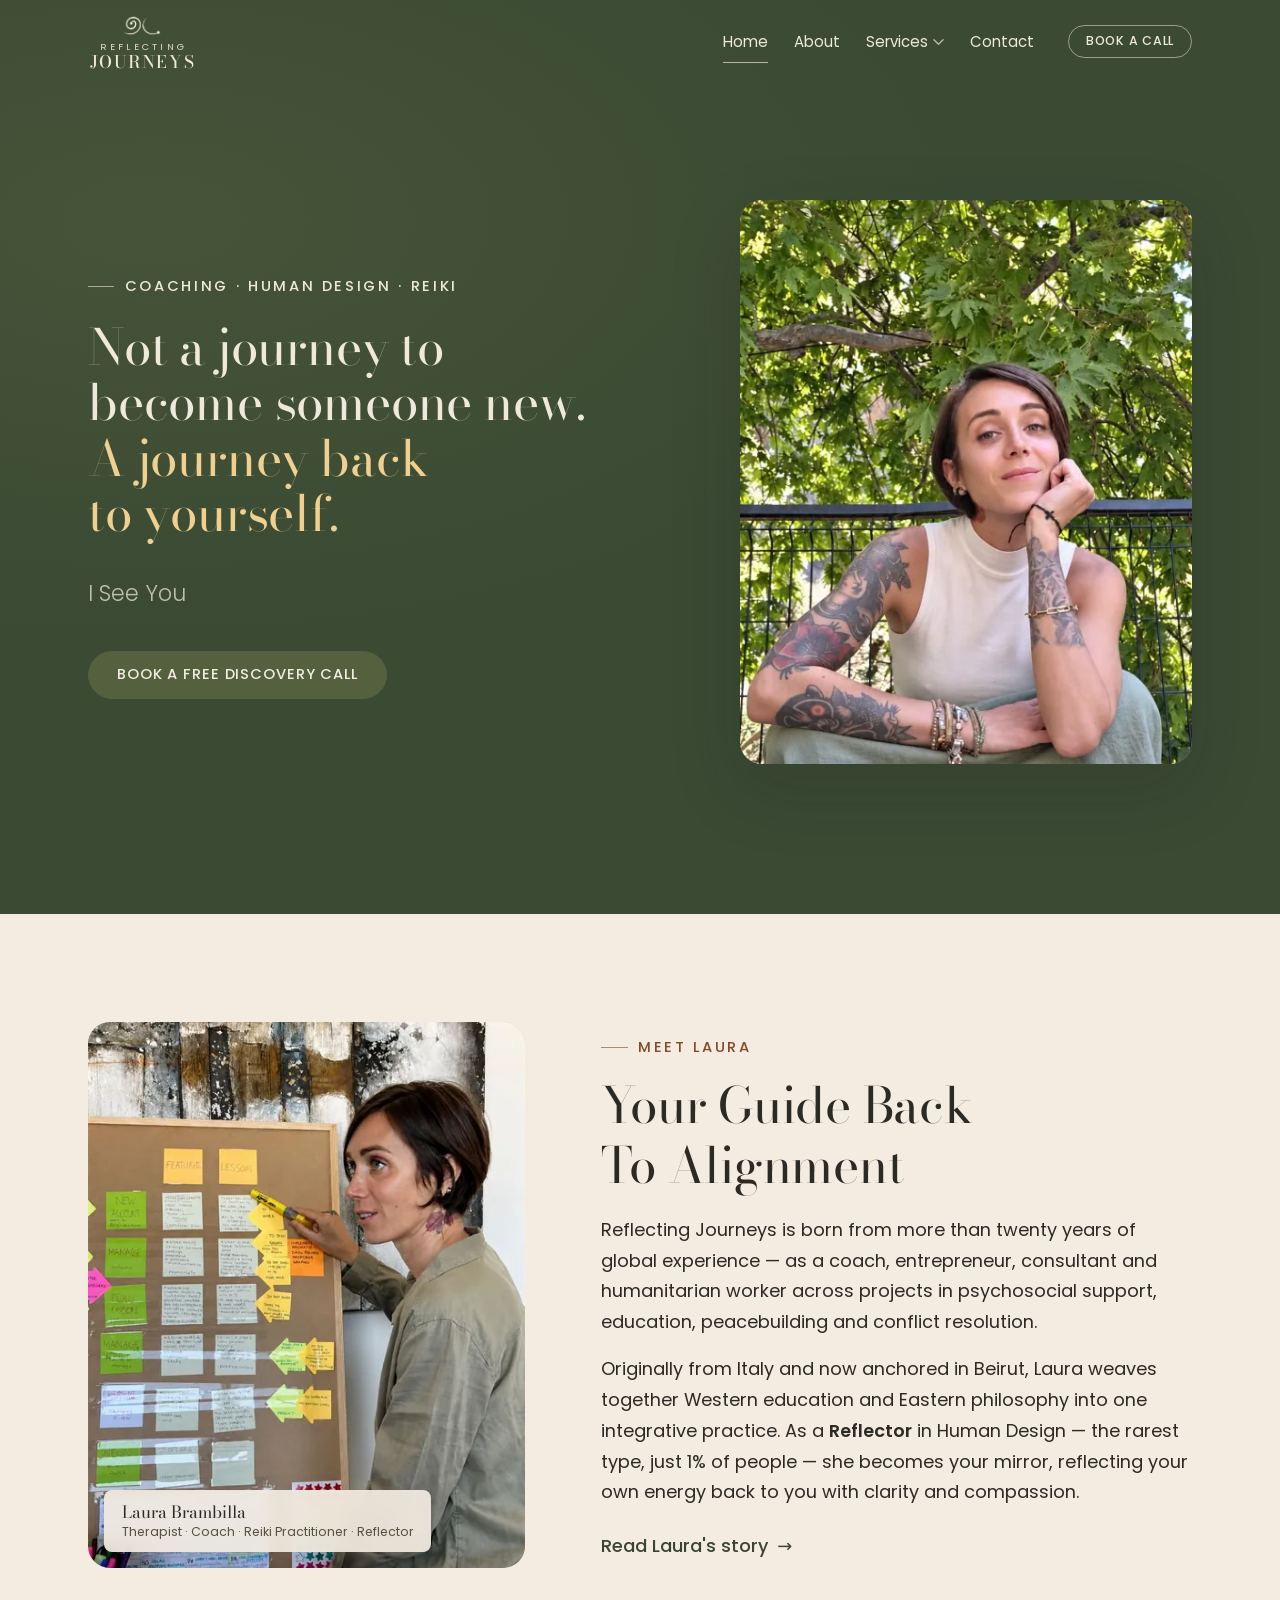
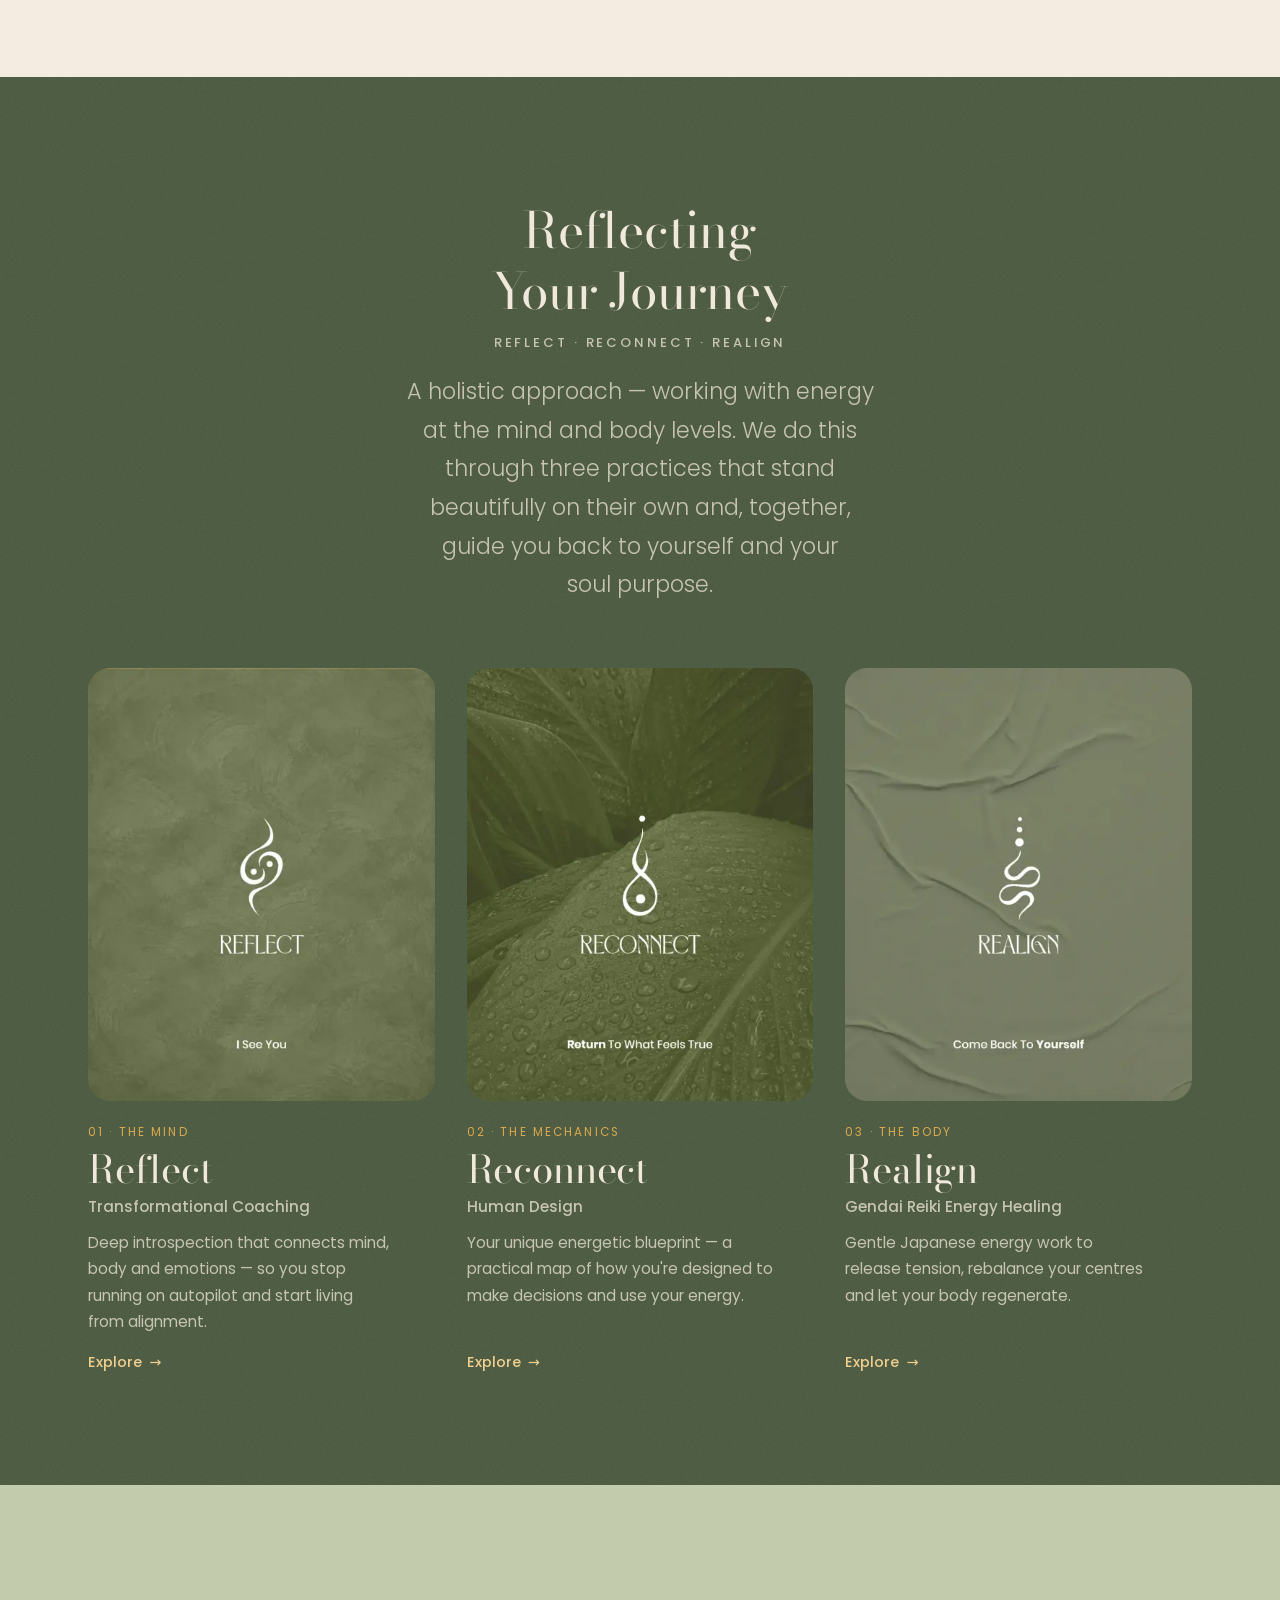
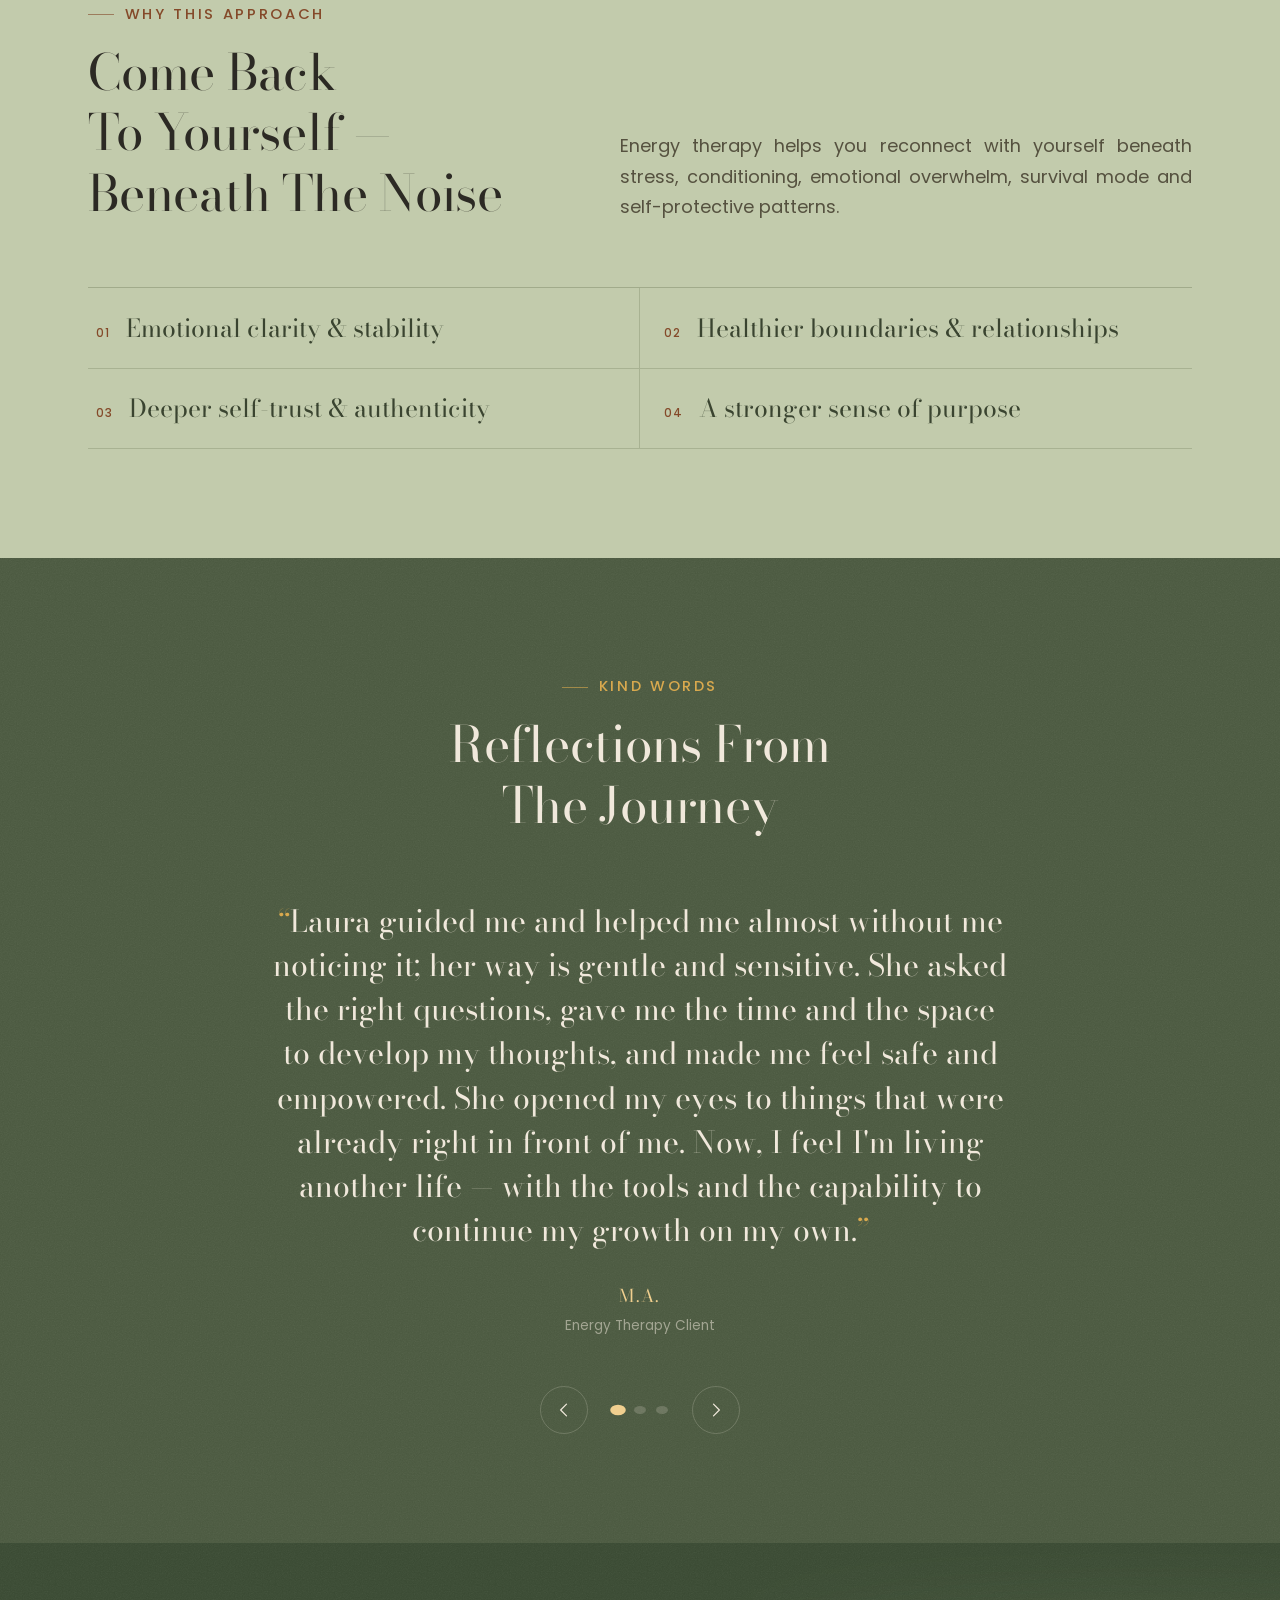
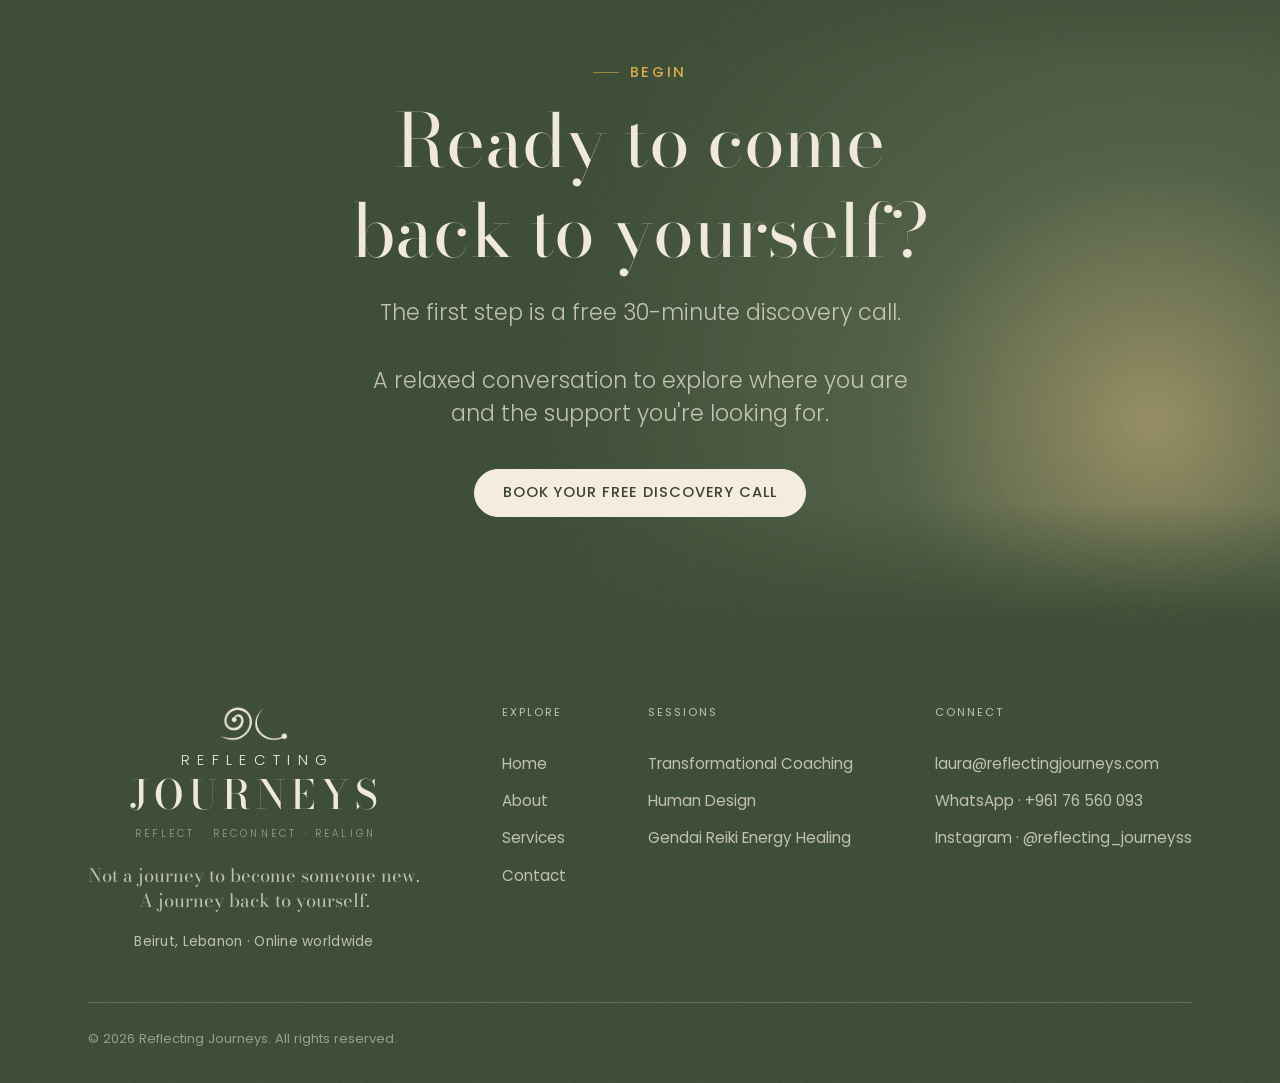
==== commit 95b355fb: "Add a third testimonial (Human Design client)" ====
--- a/index.html
+++ b/index.html
@@ -6,20 +6,20 @@
   <script>document.documentElement.classList.add('js');</script>
   <title>Reflecting Journeys — Reflect, Reconnect, Realign</title>
   <meta name="description" content="A personalised wellness experience with Laura Brambilla, bringing together Human Design, Gendai Reiki and transformational coaching to help you reconnect with yourself and live with clarity and alignment. Beirut & online worldwide." />
-  <link rel="canonical" href="https://reflecting-journeys.netlify.app/" />
+  <link rel="canonical" href="https://reflectingjourneys.netlify.app/" />
 
   <!-- Open Graph / social -->
   <meta property="og:type" content="website" />
   <meta property="og:site_name" content="Reflecting Journeys" />
   <meta property="og:title" content="Reflecting Journeys — Reflect, Reconnect, Realign" />
   <meta property="og:description" content="A personalised wellness experience with Laura Brambilla, bringing together Human Design, Gendai Reiki and transformational coaching to help you reconnect with yourself and live with clarity and alignment. Beirut & online worldwide." />
-  <meta property="og:url" content="https://reflecting-journeys.netlify.app/" />
-  <meta property="og:image" content="https://reflecting-journeys.netlify.app/images/og-share.jpg" />
+  <meta property="og:url" content="https://reflectingjourneys.netlify.app/" />
+  <meta property="og:image" content="https://reflectingjourneys.netlify.app/images/og-share.jpg" />
   <meta property="og:image:width" content="1200" />
   <meta property="og:image:height" content="630" />
   <meta property="og:image:alt" content="Reflecting Journeys — Laura Brambilla. Not a journey to become someone new. A journey back to yourself." />
   <meta name="twitter:card" content="summary_large_image" />
-  <meta name="twitter:image" content="https://reflecting-journeys.netlify.app/images/og-share.jpg" />
+  <meta name="twitter:image" content="https://reflectingjourneys.netlify.app/images/og-share.jpg" />
 
   <!-- Structured data (search engines) -->
   <script type="application/ld+json">
@@ -27,9 +27,9 @@
     "@context": "https://schema.org",
     "@type": "ProfessionalService",
     "name": "Reflecting Journeys",
-    "url": "https://reflecting-journeys.netlify.app/",
-    "image": "https://reflecting-journeys.netlify.app/images/og-share.jpg",
-    "logo": "https://reflecting-journeys.netlify.app/images/icons/icon-512.png",
+    "url": "https://reflectingjourneys.netlify.app/",
+    "image": "https://reflectingjourneys.netlify.app/images/og-share.jpg",
+    "logo": "https://reflectingjourneys.netlify.app/images/icons/icon-512.png",
     "description": "Transformational Coaching, Human Design and Gendai Reiki Energy Healing with Laura Brambilla — in Beirut and online worldwide.",
     "email": "laura@reflectingjourneys.com",
     "telephone": "+961 76 560 093",
@@ -241,7 +241,7 @@
       <div class="carousel" data-carousel aria-roledescription="carousel" aria-label="Client testimonials">
         <div class="carousel__viewport" data-carousel-viewport>
           <ul class="carousel__track" data-carousel-track>
-            <li class="carousel__slide" role="group" aria-roledescription="slide" aria-label="1 of 2">
+            <li class="carousel__slide" role="group" aria-roledescription="slide" aria-label="1 of 3">
               <figure class="testimonial">
                 <blockquote class="testimonial__quote font-display">
                   Laura guided me and helped me almost without me noticing it; her way is gentle and sensitive. She asked the right questions, gave me the time and the space to develop my thoughts, and made me feel safe and empowered. She opened my eyes to things that were already right in front of me. Now, I feel I'm living another life&nbsp;— with the tools and the capability to continue my growth on my own.
@@ -252,7 +252,7 @@
                 </figcaption>
               </figure>
             </li>
-            <li class="carousel__slide" role="group" aria-roledescription="slide" aria-label="2 of 2">
+            <li class="carousel__slide" role="group" aria-roledescription="slide" aria-label="2 of 3">
               <figure class="testimonial">
                 <blockquote class="testimonial__quote font-display">
                   Working with Laura has been an eye-opening and soul-refreshing experience. She is an incredible healer who helped me dive deep into my emotional and energetic blocks. Her coaching unravels the inner self layer by layer, uncovering answers that were always there but never quite so clear. By integrating Reiki, she provides a unique look at how your energy handles outside stressors. I've come away with a much deeper understanding of myself.
@@ -260,6 +260,19 @@
                 <figcaption class="testimonial__by">
                   <span class="testimonial__initials">R.A.</span>
                   <span class="testimonial__role">Energy Therapy Client</span>
+                </figcaption>
+              </figure>
+            </li>
+            <li class="carousel__slide" role="group" aria-roledescription="slide" aria-label="3 of 3">
+              <figure class="testimonial testimonial--long">
+                <blockquote class="testimonial__quote font-display">
+                  Laura’s guidance helped me approach this exploration with greater awareness and clarity, translating abstract concepts into insights I could relate to and apply in my everyday life. The experience has helped me feel more aligned with myself, more intentional in my decisions, and more at peace with my journey.<br /><br />
+                  As an intellectual overthinker, I’ve always questioned the deeper purpose and dynamics of life, constantly seeking to understand how its many interconnected layers influence one another and shape our experiences. What began as simple curiosity about the energetic perspective of life soon turned, with Laura, into an astonishingly insightful experience. I discovered a framework that resonated deeply with my personal experiences, reflected many aspects of my character, and even mirrored the very path I’m currently walking.<br /><br />
+                  What fascinated me most was how Human Design offered a new lens through which to explore life without contradicting or diminishing my Christian faith. Rather, it provided an additional perspective on the underlying dynamics of human nature, how they manifest in our individual journeys, and how our collective decisions and interactions shape the world around us. Understanding the different layers of our being and gaining a fresh perspective on our soul’s purpose helped me connect the dots, clarify my vision, and make more conscious, meaningful decisions about my personal development.<br /><br />
+                  Human Design opened my eyes to connections I hadn’t fully recognized before, while Laura helped me see my journey through a deeper and more insightful lens. It has been a meaningful step toward greater self-awareness, clarity, and inner peace.
+                </blockquote>
+                <figcaption class="testimonial__by">
+                  <span class="testimonial__role">Human Design Client</span>
                 </figcaption>
               </figure>
             </li>
--- a/styles.css
+++ b/styles.css
@@ -1736,3 +1736,12 @@
   .contact-visuals .map-frame { height: clamp(420px, 42vw, 560px); }
   .contact-visuals .map-badge { left: 1.5rem; bottom: 1.5rem; }
 }
+
+/* Long testimonials: a calmer reading size with left-aligned paragraphs.
+   (Short ones keep the large centred quote.) */
+.testimonial--long { max-width: 40rem; text-align: left; }
+.testimonial--long .testimonial__quote {
+  font-family: var(--font-body); font-size: clamp(0.98rem, 0.9rem + 0.35vw, 1.1rem);
+  line-height: 1.75; color: var(--text-on-dark-soft);
+}
+.testimonial--long .testimonial__by { align-items: flex-start; }
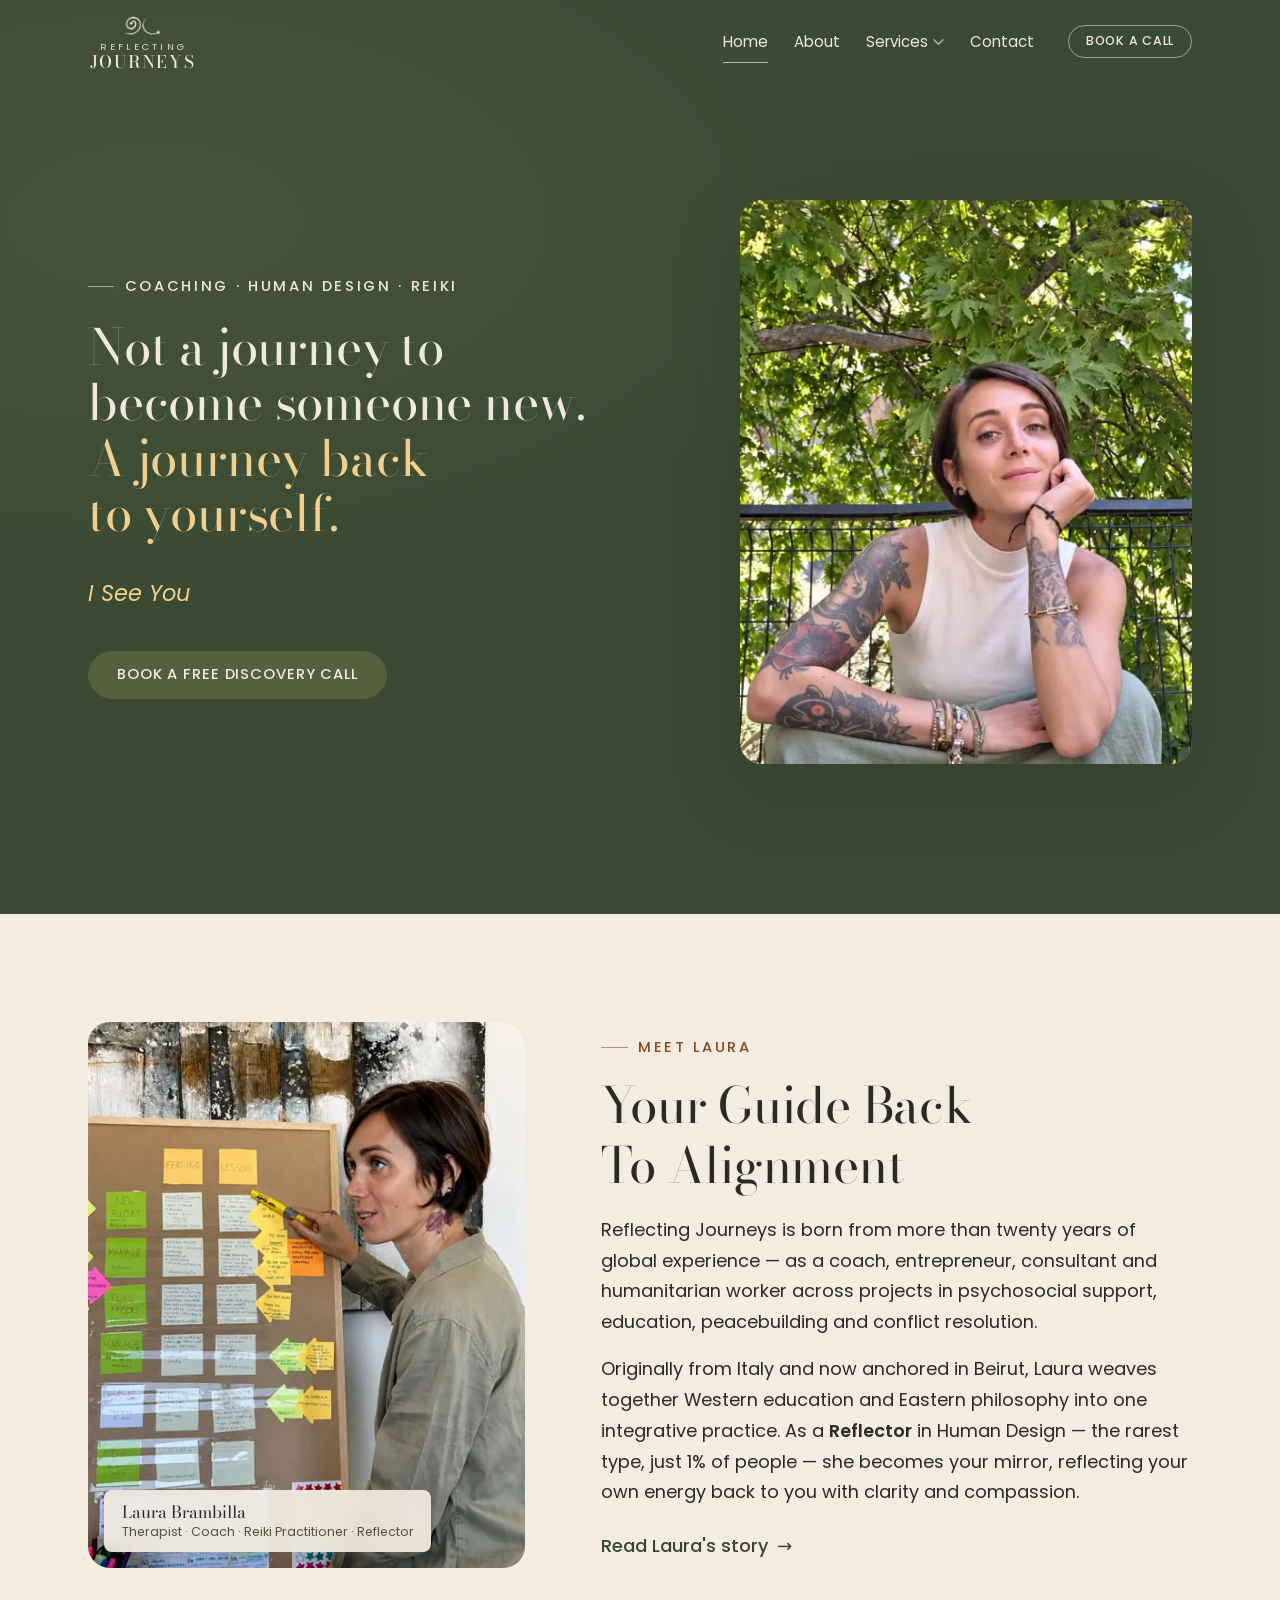
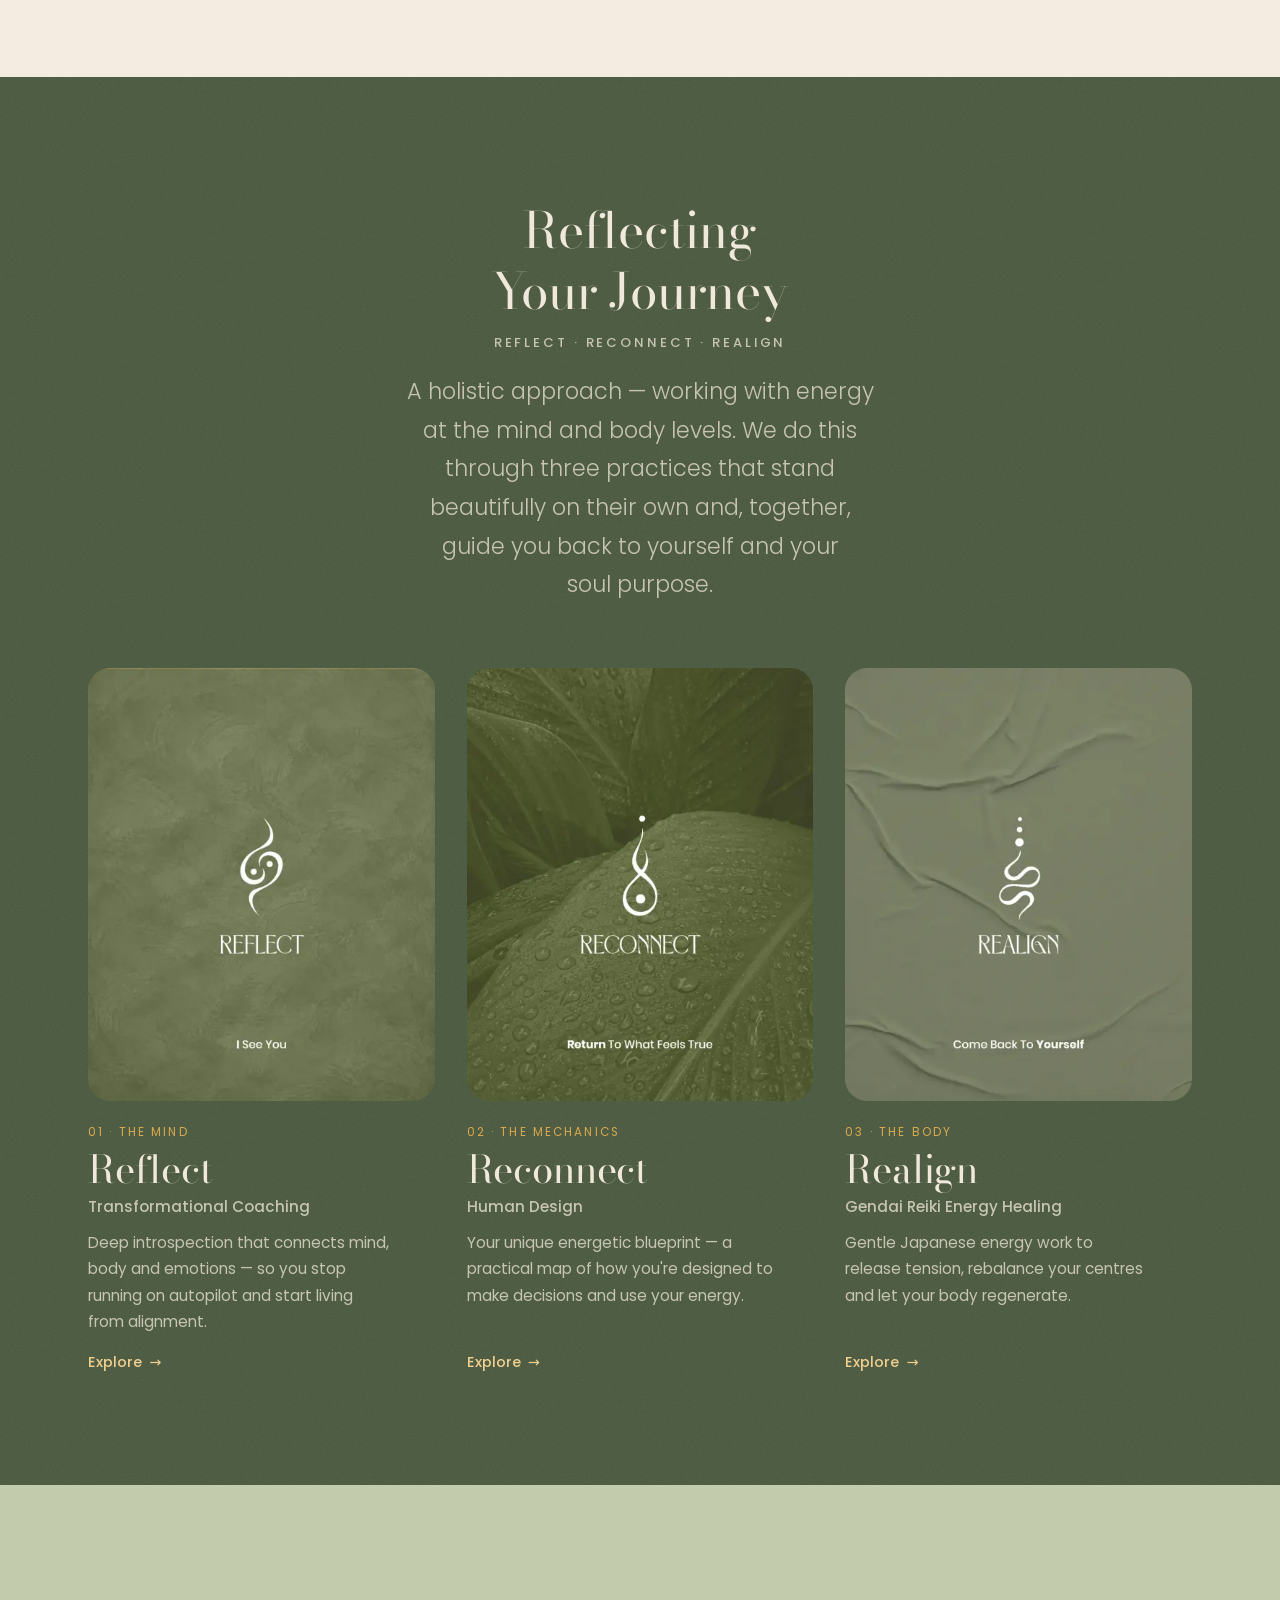
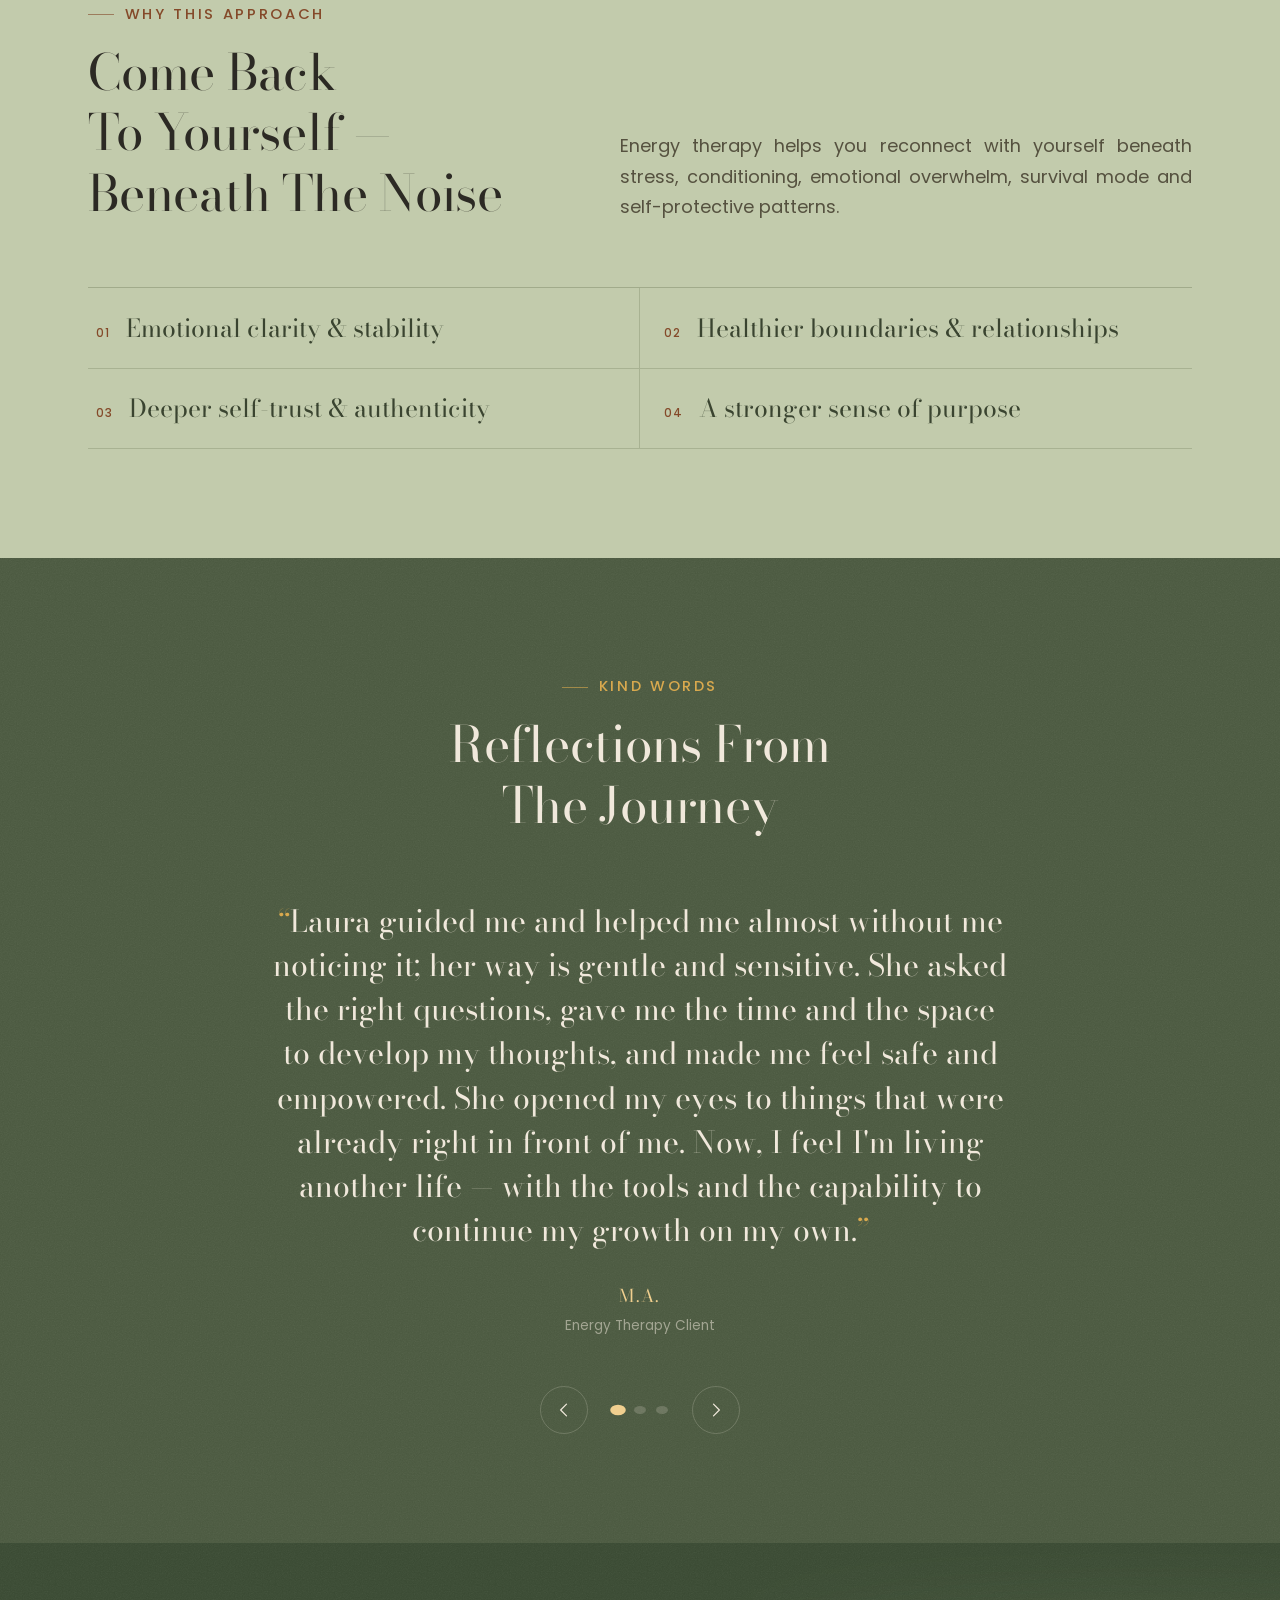
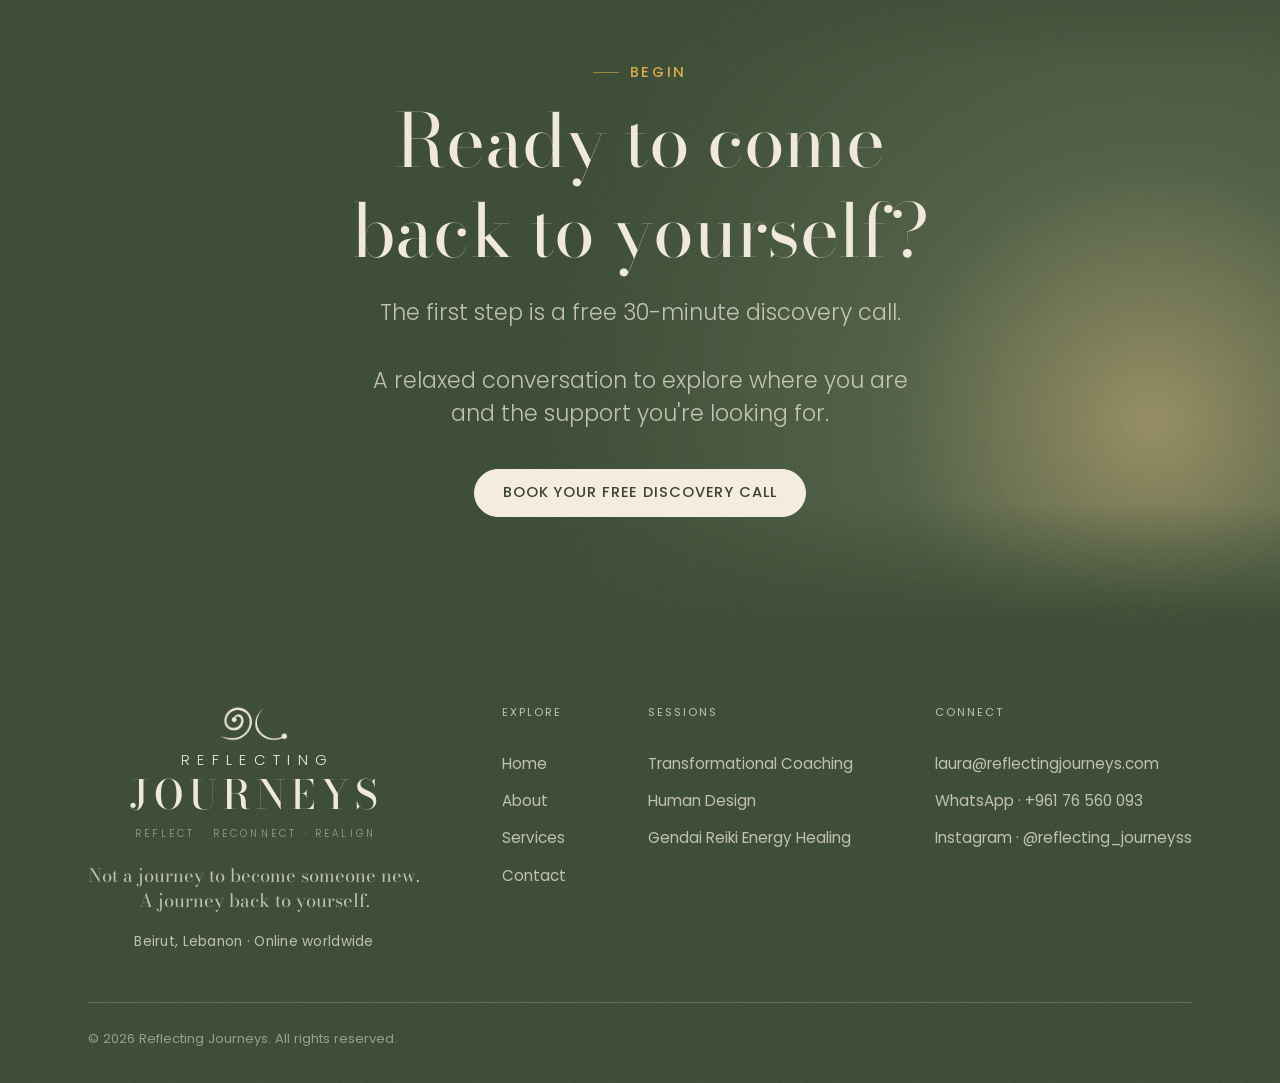
==== commit 7dd602f3: "Speed: self-hosted fonts, browser caching, hero preload, hover prefetch, smooth page transitions, no" ====
--- a/index.html
+++ b/index.html
@@ -6,20 +6,20 @@
   <script>document.documentElement.classList.add('js');</script>
   <title>Reflecting Journeys — Reflect, Reconnect, Realign</title>
   <meta name="description" content="A personalised wellness experience with Laura Brambilla, bringing together Human Design, Gendai Reiki and transformational coaching to help you reconnect with yourself and live with clarity and alignment. Beirut & online worldwide." />
-  <link rel="canonical" href="https://reflectingjourneys.netlify.app/" />
+  <link rel="canonical" href="https://reflecting-journeys.netlify.app/" />
 
   <!-- Open Graph / social -->
   <meta property="og:type" content="website" />
   <meta property="og:site_name" content="Reflecting Journeys" />
   <meta property="og:title" content="Reflecting Journeys — Reflect, Reconnect, Realign" />
   <meta property="og:description" content="A personalised wellness experience with Laura Brambilla, bringing together Human Design, Gendai Reiki and transformational coaching to help you reconnect with yourself and live with clarity and alignment. Beirut & online worldwide." />
-  <meta property="og:url" content="https://reflectingjourneys.netlify.app/" />
-  <meta property="og:image" content="https://reflectingjourneys.netlify.app/images/og-share.jpg" />
+  <meta property="og:url" content="https://reflecting-journeys.netlify.app/" />
+  <meta property="og:image" content="https://reflecting-journeys.netlify.app/images/og-share.jpg" />
   <meta property="og:image:width" content="1200" />
   <meta property="og:image:height" content="630" />
   <meta property="og:image:alt" content="Reflecting Journeys — Laura Brambilla. Not a journey to become someone new. A journey back to yourself." />
   <meta name="twitter:card" content="summary_large_image" />
-  <meta name="twitter:image" content="https://reflectingjourneys.netlify.app/images/og-share.jpg" />
+  <meta name="twitter:image" content="https://reflecting-journeys.netlify.app/images/og-share.jpg" />
 
   <!-- Structured data (search engines) -->
   <script type="application/ld+json">
@@ -27,9 +27,9 @@
     "@context": "https://schema.org",
     "@type": "ProfessionalService",
     "name": "Reflecting Journeys",
-    "url": "https://reflectingjourneys.netlify.app/",
-    "image": "https://reflectingjourneys.netlify.app/images/og-share.jpg",
-    "logo": "https://reflectingjourneys.netlify.app/images/icons/icon-512.png",
+    "url": "https://reflecting-journeys.netlify.app/",
+    "image": "https://reflecting-journeys.netlify.app/images/og-share.jpg",
+    "logo": "https://reflecting-journeys.netlify.app/images/icons/icon-512.png",
     "description": "Transformational Coaching, Human Design and Gendai Reiki Energy Healing with Laura Brambilla — in Beirut and online worldwide.",
     "email": "laura@reflectingjourneys.com",
     "telephone": "+961 76 560 093",
@@ -57,10 +57,12 @@
   <link rel="manifest" href="/site.webmanifest" />
   <meta name="theme-color" content="#3a4a33" />
 
-  <!-- Fonts: Poppins (body) + Bodoni Moda (elegant display fallback for Gamgote) -->
-  <link rel="preconnect" href="https://fonts.googleapis.com" />
-  <link rel="preconnect" href="https://fonts.gstatic.com" crossorigin />
-  <link href="https://fonts.googleapis.com/css2?family=Bodoni+Moda:ital,opsz,wght@0,6..96,400;0,6..96,500;0,6..96,600;1,6..96,400;1,6..96,500&family=Poppins:ital,wght@0,300;0,400;0,500;0,600;1,400&display=swap" rel="stylesheet" />
+  <!-- Fonts: self-hosted in /fonts (see top of styles.css) -->
+  <link rel="preload" as="image" href="/images/uploads/laura-trees-full.webp" imagesrcset="/images/resp/laura-trees-full-480.webp 480w, /images/resp/laura-trees-full-720.webp 720w, /images/resp/laura-trees-full-851.webp 851w" imagesizes="(max-width: 800px) 92vw, 460px" fetchpriority="high" />
+  <link rel="preload" href="/fonts/bodonimoda-normal-400-600-latin.woff2" as="font" type="font/woff2" crossorigin />
+  <link rel="preload" href="/fonts/poppins-normal-400-latin.woff2" as="font" type="font/woff2" crossorigin />
+  <!-- Faster page changes: start loading a page when its link is hovered/pressed (Chrome, Edge). -->
+  <script type="speculationrules">{"prefetch":[{"where":{"and":[{"href_matches":"/*"},{"not":{"href_matches":"/admin/*"}}]},"eagerness":"moderate"}]}</script>
   <link rel="stylesheet" href="styles.css" />
   <link rel="stylesheet" href="brand.css" />
 </head>
@@ -130,7 +132,7 @@
         </div>
       </div>
       <figure class="hero__figure">
-        <img src="images/uploads/laura-trees-full.webp" srcset="images/resp/laura-trees-full-480.webp 480w, images/resp/laura-trees-full-720.webp 720w, images/resp/laura-trees-full-851.webp 851w" sizes="(max-width: 800px) 92vw, 460px" data-cms-img="images.home.hero" alt="Laura Brambilla sitting outdoors under the trees" fetchpriority="high" decoding="async" style="object-position: 50% 24%" />
+        <img src="images/uploads/laura-trees-full.webp" srcset="images/resp/laura-trees-full-480.webp 480w, images/resp/laura-trees-full-720.webp 720w, images/resp/laura-trees-full-851.webp 851w" sizes="(max-width: 800px) 92vw, 460px" data-cms-img="images.home.hero" alt="Laura Brambilla sitting outdoors under the trees" fetchpriority="high" style="object-position: 50% 24%" />
       </figure>
     </div>
   </section>
--- a/styles.css
+++ b/styles.css
@@ -1,3 +1,50 @@
+/* Fonts — self-hosted (Latin + symbols subsets of Bodoni Moda and Poppins) */
+@font-face {
+  font-family: 'Bodoni Moda'; font-style: italic; font-weight: 400 500; font-display: swap;
+  src: url('/fonts/bodonimoda-italic-400-500-symbols.woff2') format('woff2');
+  unicode-range: U+0001-000C, U+000E-001F, U+007F-009F, U+20DD-20E0, U+20E2-20E4, U+2150-218F, U+2190, U+2192, U+2194-2199, U+21AF, U+21E6-21F0, U+21F3, U+2218-2219, U+2299, U+22C4-22C6, U+2300-243F, U+2440-244A, U+2460-24FF, U+25A0-27BF, U+2800-28FF, U+2921-2922, U+2981, U+29BF, U+29EB, U+2B00-2BFF, U+4DC0-4DFF, U+FFF9-FFFB, U+10140-1018E, U+10190-1019C, U+101A0, U+101D0-101FD, U+102E0-102FB, U+10E60-10E7E, U+1D2C0-1D2D3, U+1D2E0-1D37F, U+1F000-1F0FF, U+1F100-1F1AE, U+1F1E6-1F1FF, U+1F30D-1F30F, U+1F315, U+1F31C, U+1F31E, U+1F320-1F32C, U+1F336, U+1F378, U+1F37D, U+1F382, U+1F393-1F39F, U+1F3A7-1F3A8, U+1F3AC-1F3AF, U+1F3C2, U+1F3C4-1F3C6, U+1F3CA-1F3CE, U+1F3D4-1F3E0, U+1F3ED, U+1F3F1-1F3F3, U+1F3F5-1F3F7, U+1F408, U+1F415, U+1F41F, U+1F426, U+1F43F, U+1F441-1F442, U+1F444, U+1F446-1F449, U+1F44C-1F44E, U+1F453, U+1F46A, U+1F47D, U+1F4A3, U+1F4B0, U+1F4B3, U+1F4B9, U+1F4BB, U+1F4BF, U+1F4C8-1F4CB, U+1F4D6, U+1F4DA, U+1F4DF, U+1F4E3-1F4E6, U+1F4EA-1F4ED, U+1F4F7, U+1F4F9-1F4FB, U+1F4FD-1F4FE, U+1F503, U+1F507-1F50B, U+1F50D, U+1F512-1F513, U+1F53E-1F54A, U+1F54F-1F5FA, U+1F610, U+1F650-1F67F, U+1F687, U+1F68D, U+1F691, U+1F694, U+1F698, U+1F6AD, U+1F6B2, U+1F6B9-1F6BA, U+1F6BC, U+1F6C6-1F6CF, U+1F6D3-1F6D7, U+1F6E0-1F6EA, U+1F6F0-1F6F3, U+1F6F7-1F6FC, U+1F700-1F80B, U+1F810-1F847, U+1F850-1F859, U+1F860-1F887, U+1F890-1F8AD, U+1F8B0-1F8BB, U+1F8C0-1F8C1, U+1F8D0-1F8D8, U+1F900-1F90B, U+1F93B, U+1F946, U+1F984, U+1F996, U+1F9E9, U+1FA00-1FA6F, U+1FA70-1FA7C, U+1FA80-1FAC6, U+1FAC8, U+1FACC-1FADD, U+1FADF-1FAEB, U+1FAEF-1FAFA, U+1FB00-1FBFF;
+}
+@font-face {
+  font-family: 'Bodoni Moda'; font-style: italic; font-weight: 400 500; font-display: swap;
+  src: url('/fonts/bodonimoda-italic-400-500-latin.woff2') format('woff2');
+  unicode-range: U+0000-00FF, U+0131, U+0152-0153, U+02BB-02BC, U+02C6, U+02DA, U+02DC, U+0304, U+0308, U+0329, U+2000-206F, U+20AC, U+2122, U+2191, U+2193, U+2212, U+2215, U+FEFF, U+FFFD;
+}
+@font-face {
+  font-family: 'Bodoni Moda'; font-style: normal; font-weight: 400 600; font-display: swap;
+  src: url('/fonts/bodonimoda-normal-400-600-symbols.woff2') format('woff2');
+  unicode-range: U+0001-000C, U+000E-001F, U+007F-009F, U+20DD-20E0, U+20E2-20E4, U+2150-218F, U+2190, U+2192, U+2194-2199, U+21AF, U+21E6-21F0, U+21F3, U+2218-2219, U+2299, U+22C4-22C6, U+2300-243F, U+2440-244A, U+2460-24FF, U+25A0-27BF, U+2800-28FF, U+2921-2922, U+2981, U+29BF, U+29EB, U+2B00-2BFF, U+4DC0-4DFF, U+FFF9-FFFB, U+10140-1018E, U+10190-1019C, U+101A0, U+101D0-101FD, U+102E0-102FB, U+10E60-10E7E, U+1D2C0-1D2D3, U+1D2E0-1D37F, U+1F000-1F0FF, U+1F100-1F1AE, U+1F1E6-1F1FF, U+1F30D-1F30F, U+1F315, U+1F31C, U+1F31E, U+1F320-1F32C, U+1F336, U+1F378, U+1F37D, U+1F382, U+1F393-1F39F, U+1F3A7-1F3A8, U+1F3AC-1F3AF, U+1F3C2, U+1F3C4-1F3C6, U+1F3CA-1F3CE, U+1F3D4-1F3E0, U+1F3ED, U+1F3F1-1F3F3, U+1F3F5-1F3F7, U+1F408, U+1F415, U+1F41F, U+1F426, U+1F43F, U+1F441-1F442, U+1F444, U+1F446-1F449, U+1F44C-1F44E, U+1F453, U+1F46A, U+1F47D, U+1F4A3, U+1F4B0, U+1F4B3, U+1F4B9, U+1F4BB, U+1F4BF, U+1F4C8-1F4CB, U+1F4D6, U+1F4DA, U+1F4DF, U+1F4E3-1F4E6, U+1F4EA-1F4ED, U+1F4F7, U+1F4F9-1F4FB, U+1F4FD-1F4FE, U+1F503, U+1F507-1F50B, U+1F50D, U+1F512-1F513, U+1F53E-1F54A, U+1F54F-1F5FA, U+1F610, U+1F650-1F67F, U+1F687, U+1F68D, U+1F691, U+1F694, U+1F698, U+1F6AD, U+1F6B2, U+1F6B9-1F6BA, U+1F6BC, U+1F6C6-1F6CF, U+1F6D3-1F6D7, U+1F6E0-1F6EA, U+1F6F0-1F6F3, U+1F6F7-1F6FC, U+1F700-1F80B, U+1F810-1F847, U+1F850-1F859, U+1F860-1F887, U+1F890-1F8AD, U+1F8B0-1F8BB, U+1F8C0-1F8C1, U+1F8D0-1F8D8, U+1F900-1F90B, U+1F93B, U+1F946, U+1F984, U+1F996, U+1F9E9, U+1FA00-1FA6F, U+1FA70-1FA7C, U+1FA80-1FAC6, U+1FAC8, U+1FACC-1FADD, U+1FADF-1FAEB, U+1FAEF-1FAFA, U+1FB00-1FBFF;
+}
+@font-face {
+  font-family: 'Bodoni Moda'; font-style: normal; font-weight: 400 600; font-display: swap;
+  src: url('/fonts/bodonimoda-normal-400-600-latin.woff2') format('woff2');
+  unicode-range: U+0000-00FF, U+0131, U+0152-0153, U+02BB-02BC, U+02C6, U+02DA, U+02DC, U+0304, U+0308, U+0329, U+2000-206F, U+20AC, U+2122, U+2191, U+2193, U+2212, U+2215, U+FEFF, U+FFFD;
+}
+@font-face {
+  font-family: 'Poppins'; font-style: italic; font-weight: 400; font-display: swap;
+  src: url('/fonts/poppins-italic-400-latin.woff2') format('woff2');
+  unicode-range: U+0000-00FF, U+0131, U+0152-0153, U+02BB-02BC, U+02C6, U+02DA, U+02DC, U+0304, U+0308, U+0329, U+2000-206F, U+20AC, U+2122, U+2191, U+2193, U+2212, U+2215, U+FEFF, U+FFFD;
+}
+@font-face {
+  font-family: 'Poppins'; font-style: normal; font-weight: 300; font-display: swap;
+  src: url('/fonts/poppins-normal-300-latin.woff2') format('woff2');
+  unicode-range: U+0000-00FF, U+0131, U+0152-0153, U+02BB-02BC, U+02C6, U+02DA, U+02DC, U+0304, U+0308, U+0329, U+2000-206F, U+20AC, U+2122, U+2191, U+2193, U+2212, U+2215, U+FEFF, U+FFFD;
+}
+@font-face {
+  font-family: 'Poppins'; font-style: normal; font-weight: 400; font-display: swap;
+  src: url('/fonts/poppins-normal-400-latin.woff2') format('woff2');
+  unicode-range: U+0000-00FF, U+0131, U+0152-0153, U+02BB-02BC, U+02C6, U+02DA, U+02DC, U+0304, U+0308, U+0329, U+2000-206F, U+20AC, U+2122, U+2191, U+2193, U+2212, U+2215, U+FEFF, U+FFFD;
+}
+@font-face {
+  font-family: 'Poppins'; font-style: normal; font-weight: 500; font-display: swap;
+  src: url('/fonts/poppins-normal-500-latin.woff2') format('woff2');
+  unicode-range: U+0000-00FF, U+0131, U+0152-0153, U+02BB-02BC, U+02C6, U+02DA, U+02DC, U+0304, U+0308, U+0329, U+2000-206F, U+20AC, U+2122, U+2191, U+2193, U+2212, U+2215, U+FEFF, U+FFFD;
+}
+@font-face {
+  font-family: 'Poppins'; font-style: normal; font-weight: 600; font-display: swap;
+  src: url('/fonts/poppins-normal-600-latin.woff2') format('woff2');
+  unicode-range: U+0000-00FF, U+0131, U+0152-0153, U+02BB-02BC, U+02C6, U+02DA, U+02DC, U+0304, U+0308, U+0329, U+2000-206F, U+20AC, U+2122, U+2191, U+2193, U+2212, U+2215, U+FEFF, U+FFFD;
+}
+
 /* ============================================================
    REFLECTING JOURNEYS — Fonts
    Primary/display = GAMGOTE (brand). Not yet supplied — see below.
@@ -1745,3 +1792,20 @@
   line-height: 1.75; color: var(--text-on-dark-soft);
 }
 .testimonial--long .testimonial__by { align-items: flex-start; }
+
+/* Services dropdown: an invisible bridge over the gap between "Services" and the
+   menu, so moving the mouse down into the menu doesn't close it. */
+@media (min-width: 921px) {
+  .nav__sub::before {
+    content: ""; position: absolute; left: 0; right: 0;
+    bottom: 100%; height: calc(0.6rem + 14px);
+  }
+}
+
+/* Smooth page changes: a short cross-fade between pages instead of a white flash
+   (Chrome, Edge, Safari 18+; other browsers simply change page as before). */
+@view-transition { navigation: auto; }
+::view-transition-old(root), ::view-transition-new(root) { animation-duration: 0.22s; }
+@media (prefers-reduced-motion: reduce) {
+  @view-transition { navigation: none; }
+}
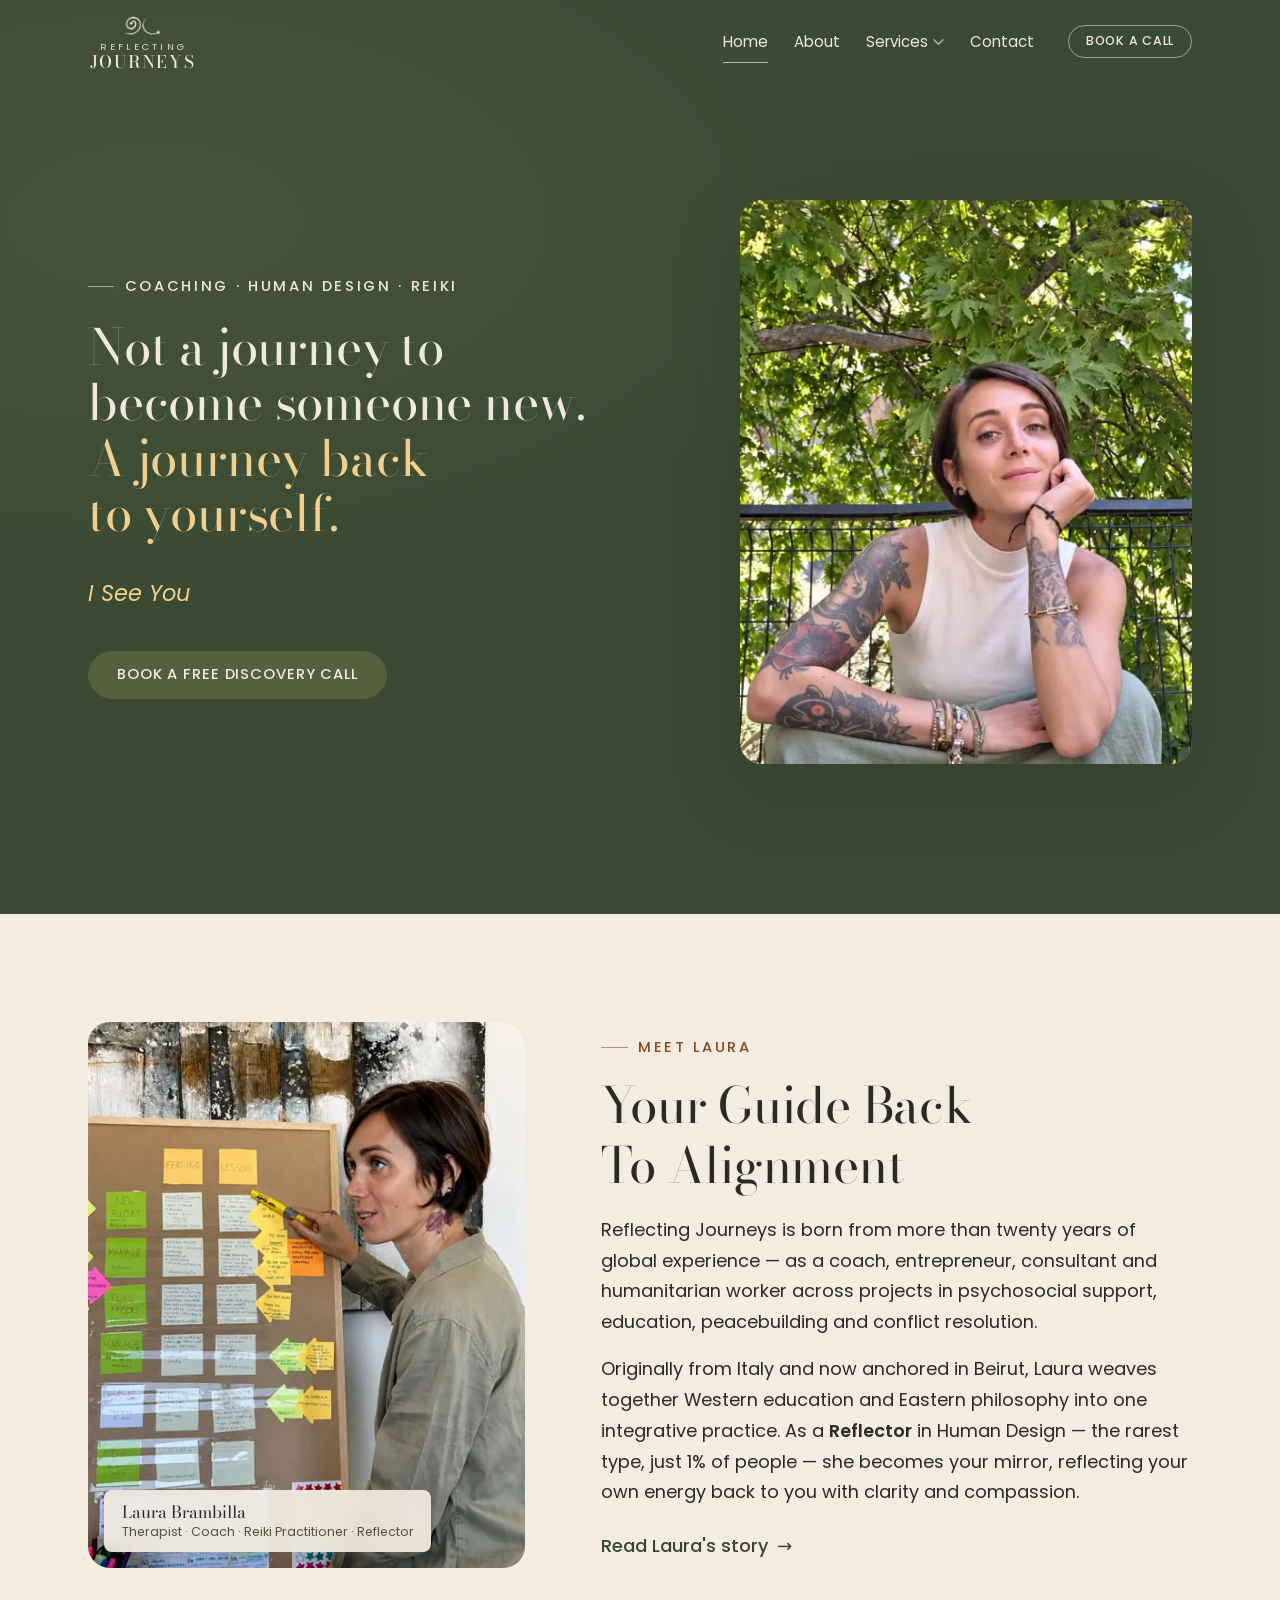
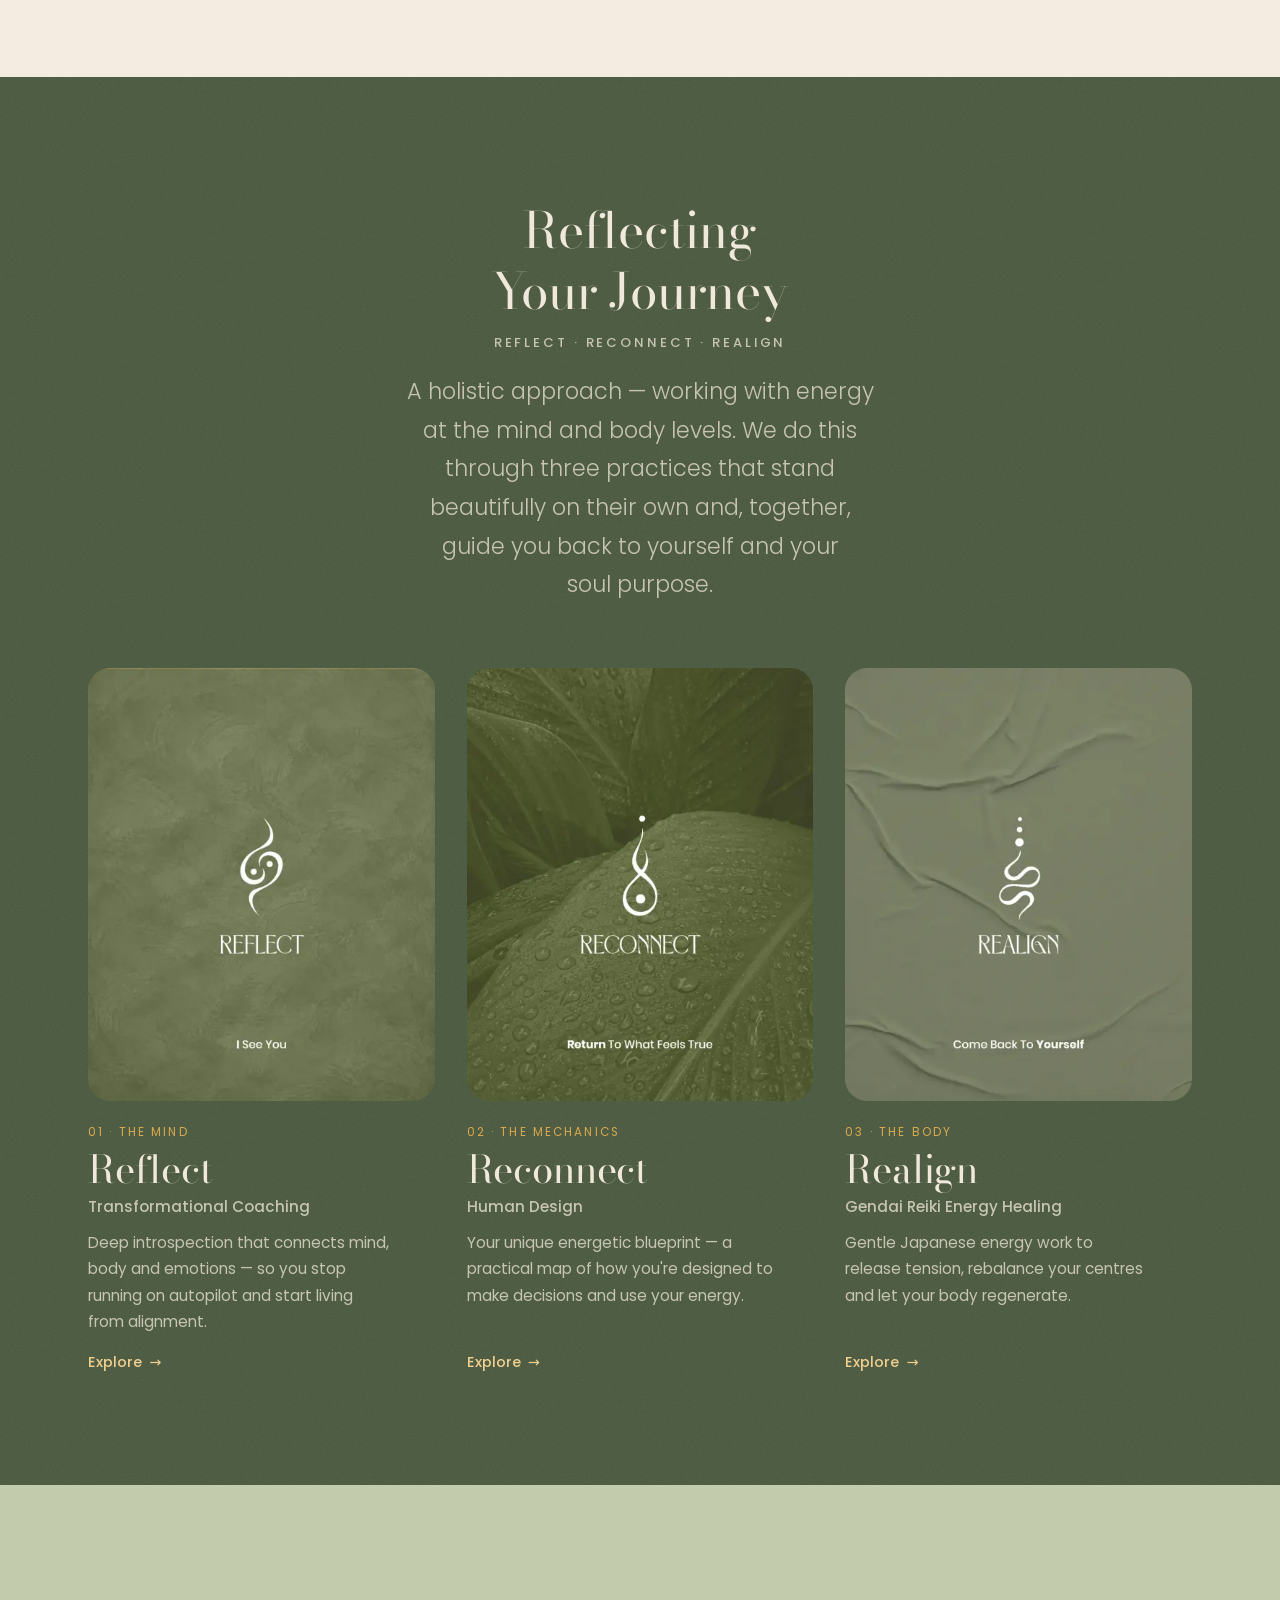
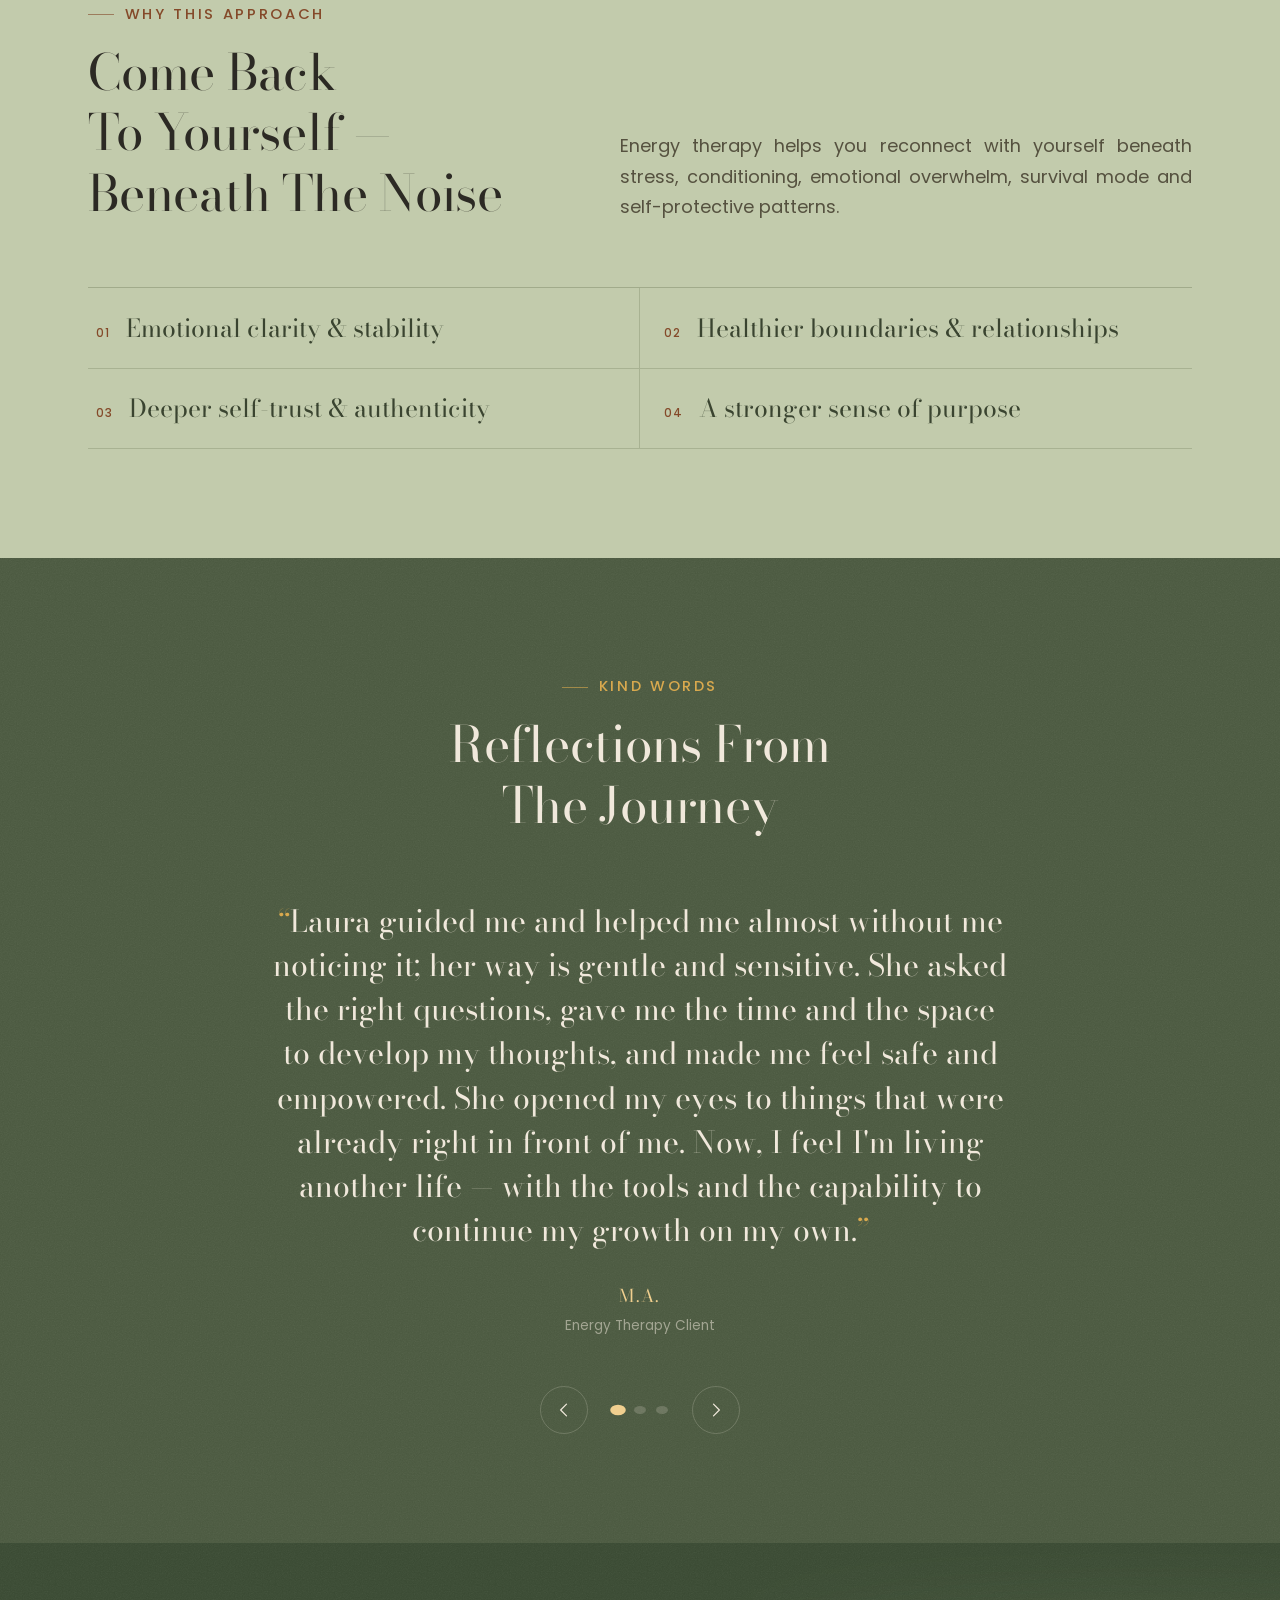
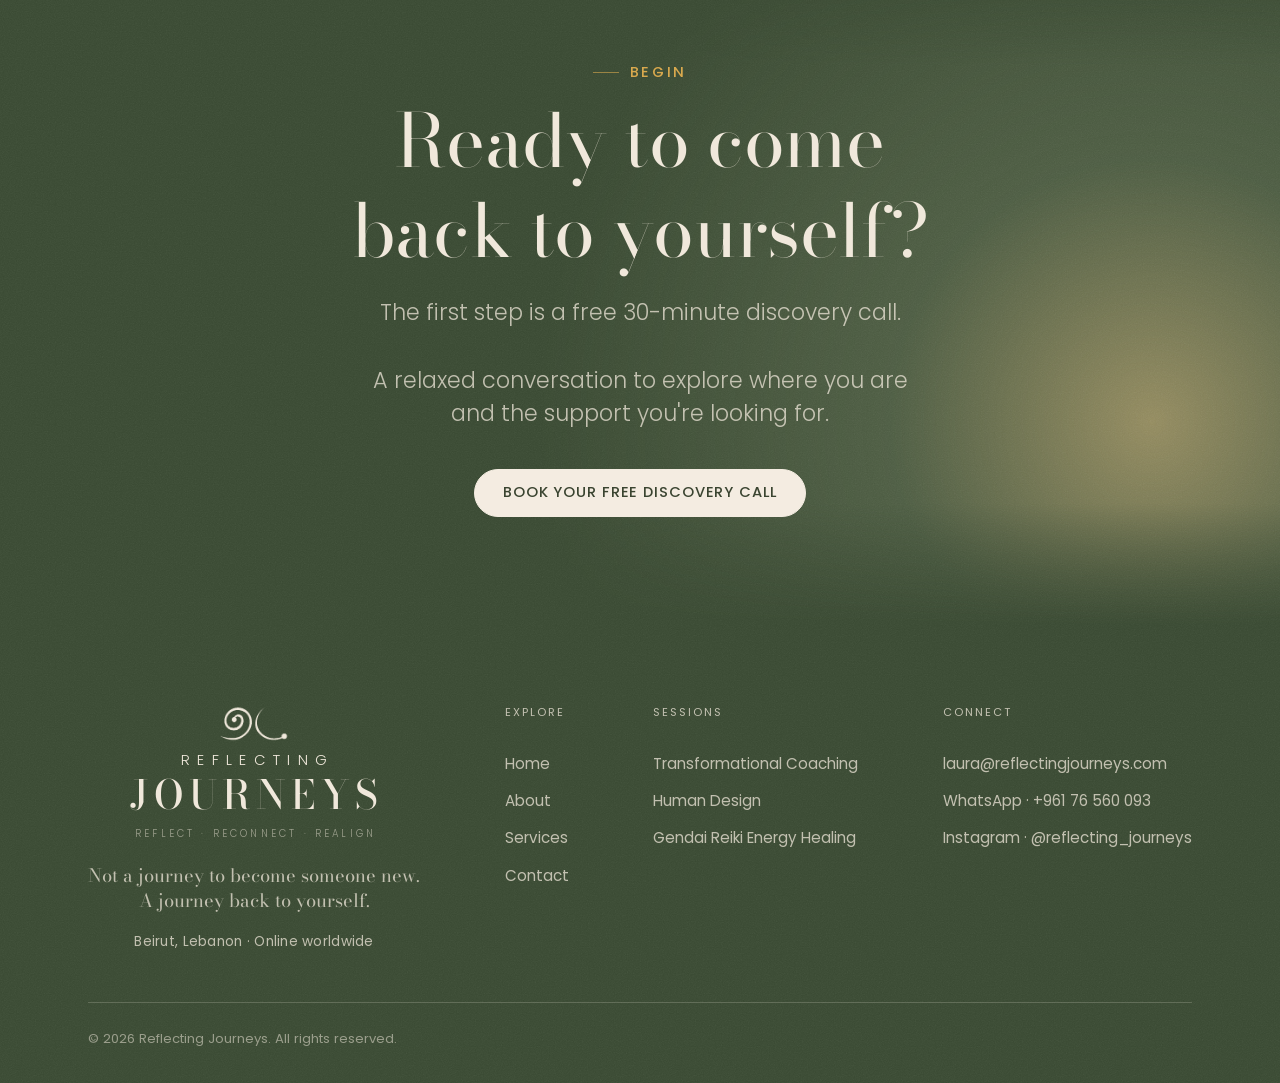
==== commit 76a52d31: "Contact form: optional phone field; Instagram is now @reflecting_journeys" ====
--- a/index.html
+++ b/index.html
@@ -45,7 +45,7 @@
       "jobTitle": "Therapist · Coach · Reiki Practitioner · Reflector"
     },
     "sameAs": [
-      "https://instagram.com/reflecting_journeyss"
+      "https://instagram.com/reflecting_journeys"
     ]
   }
   </script>
@@ -343,7 +343,7 @@
           <p class="site-footer__col-label">Connect</p>
           <a href="mailto:laura@reflectingjourneys.com" class="site-footer__contact">laura@reflectingjourneys.com</a>
           <a href="https://wa.me/96176560093" target="_blank" rel="noopener" class="site-footer__contact">WhatsApp · +961 76 560 093</a>
-          <a href="https://instagram.com/reflecting_journeyss" target="_blank" rel="noopener" class="site-footer__contact">Instagram · @reflecting_journeyss</a>
+          <a href="https://instagram.com/reflecting_journeys" target="_blank" rel="noopener" class="site-footer__contact">Instagram · @reflecting_journeys</a>
         </div>
       </div>
 
--- a/styles.css
+++ b/styles.css
@@ -1809,3 +1809,6 @@
 @media (prefers-reduced-motion: reduce) {
   @view-transition { navigation: none; }
 }
+
+/* Contact form: "(optional)" hint next to a label */
+.field__optional { font-weight: 400; letter-spacing: 0; color: var(--text-mute); }
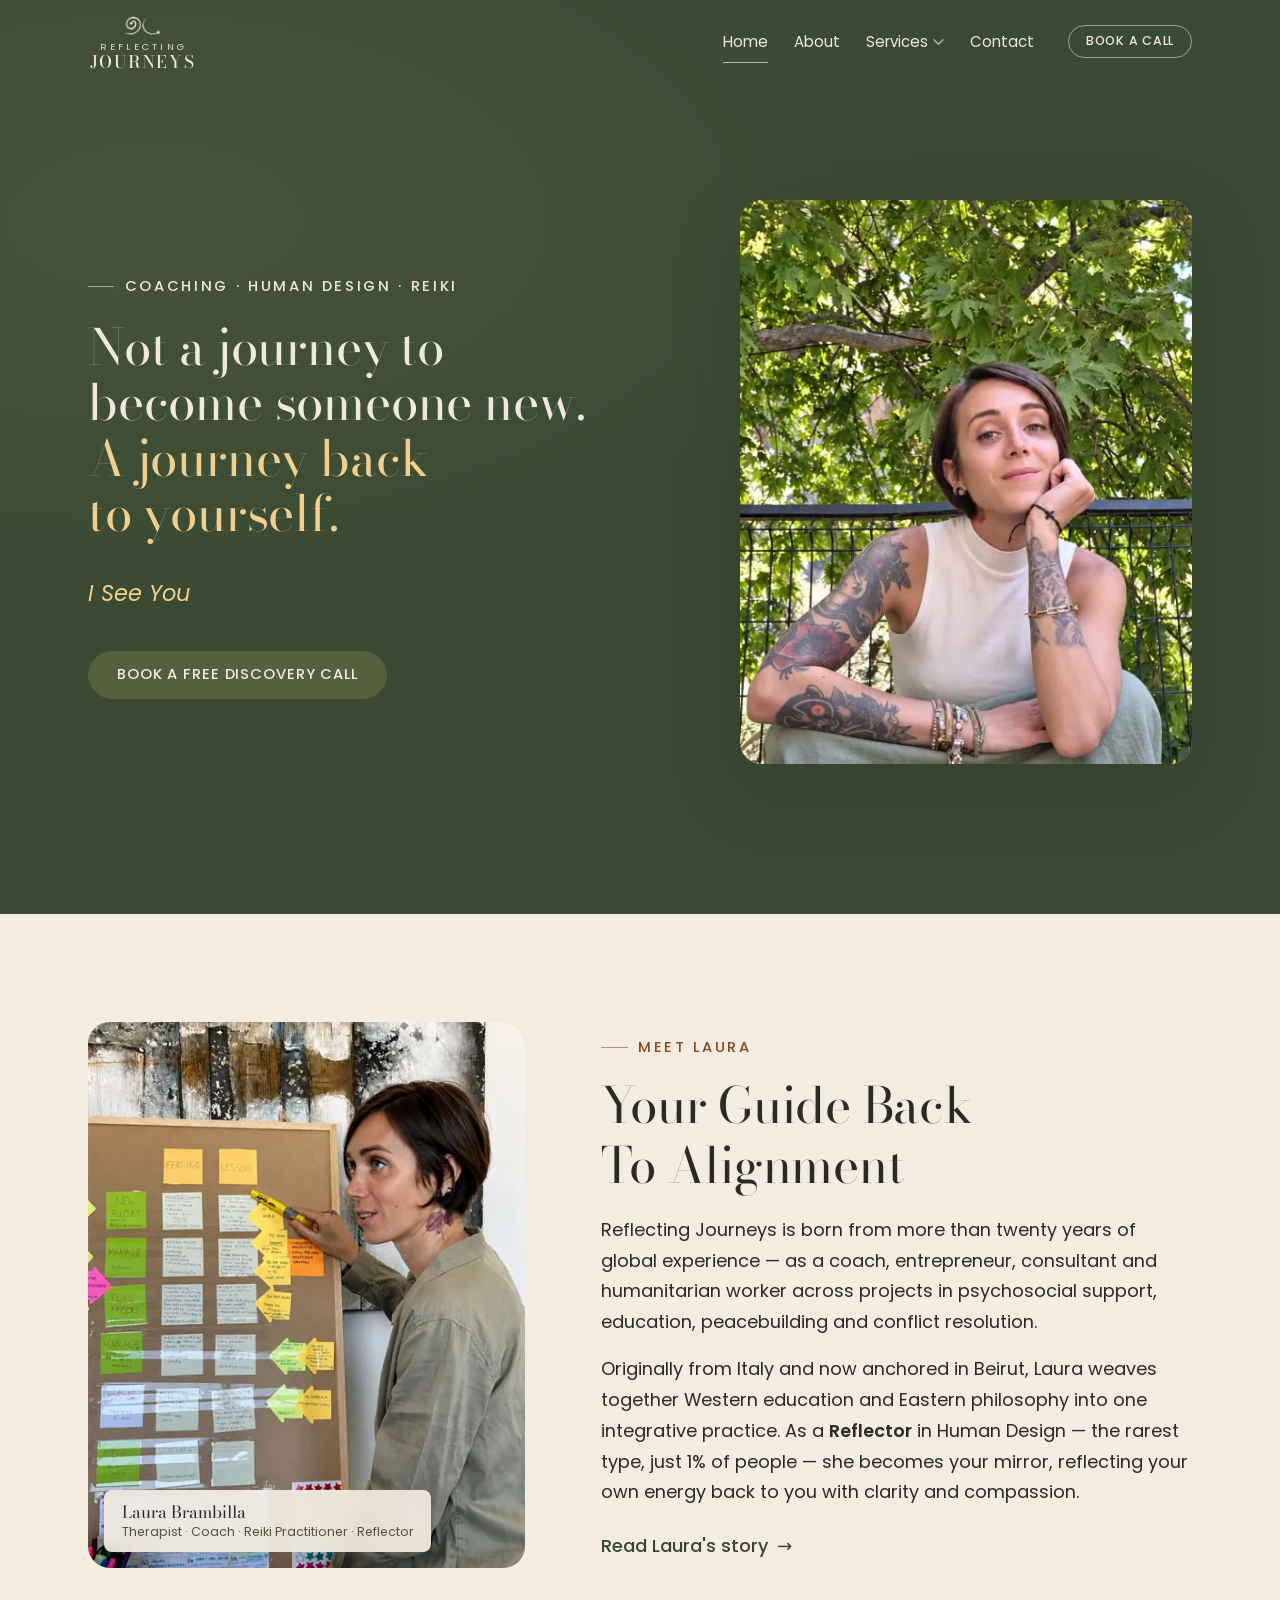
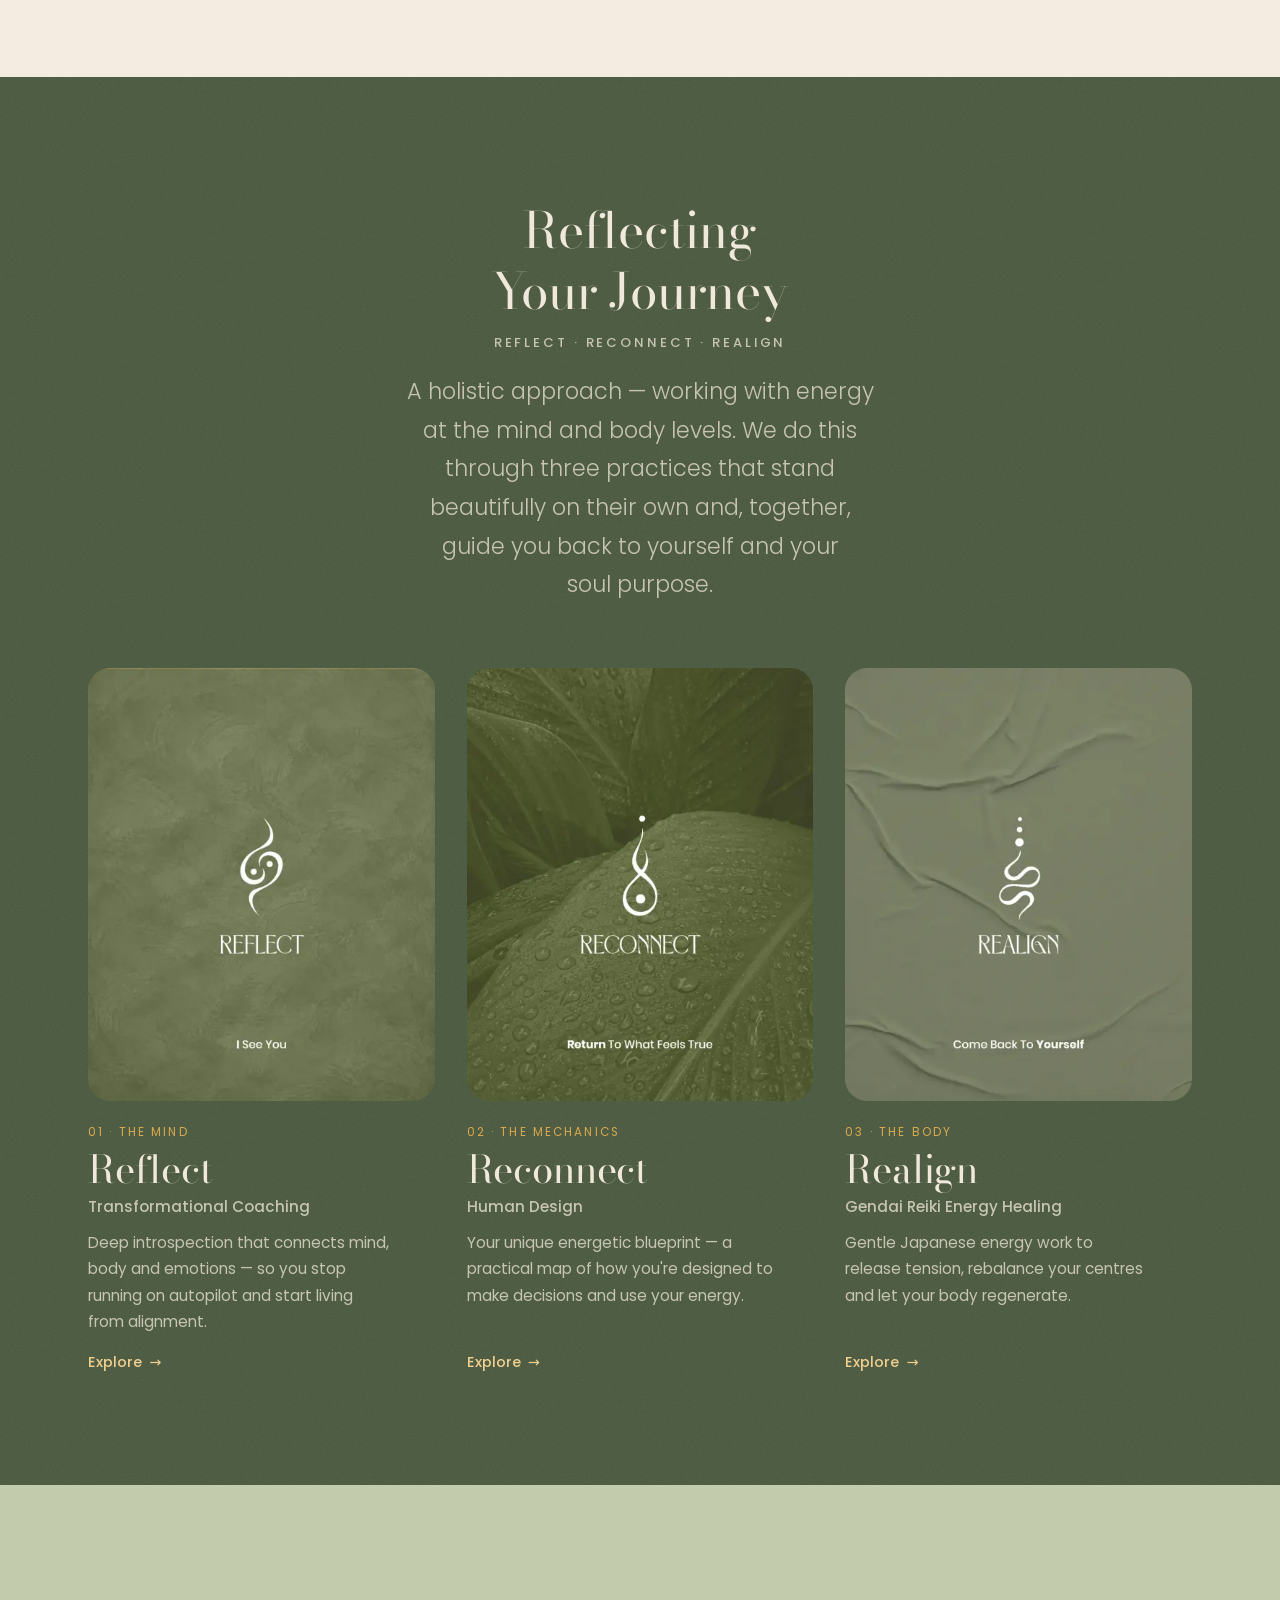
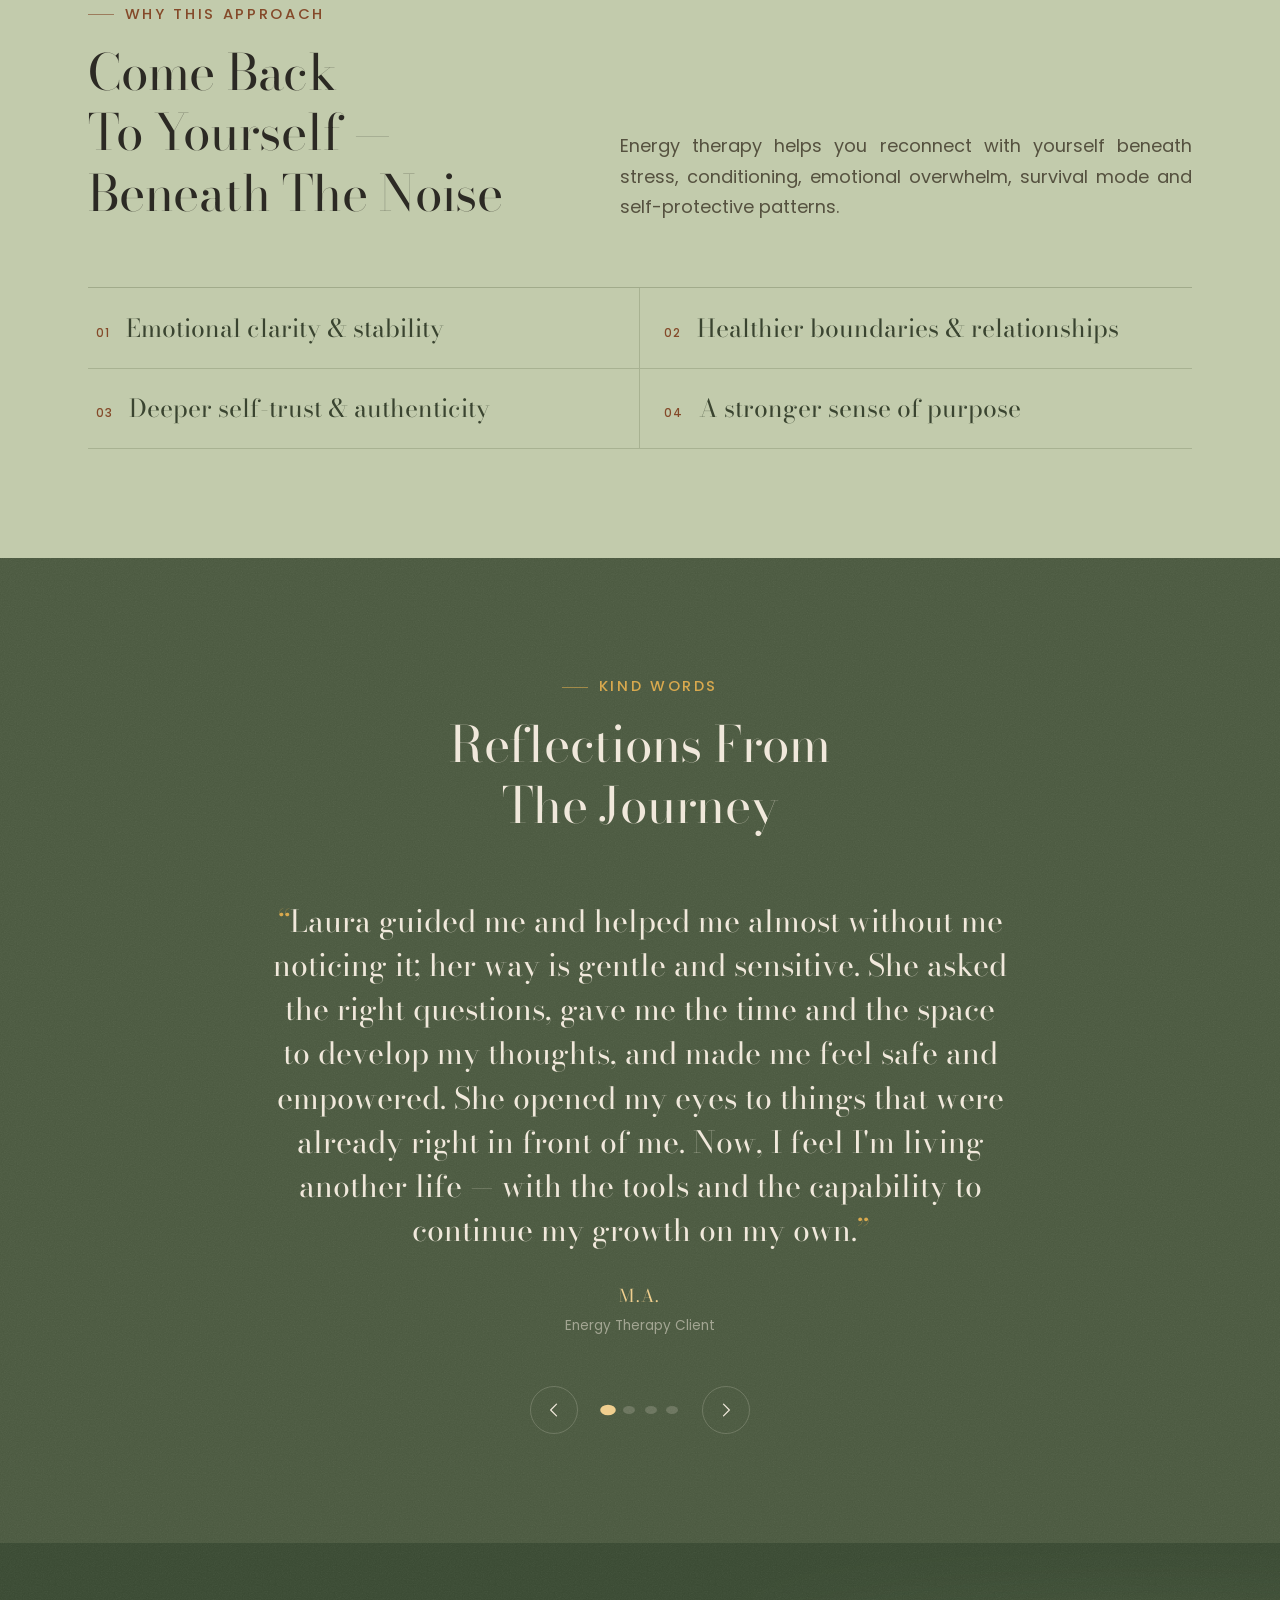
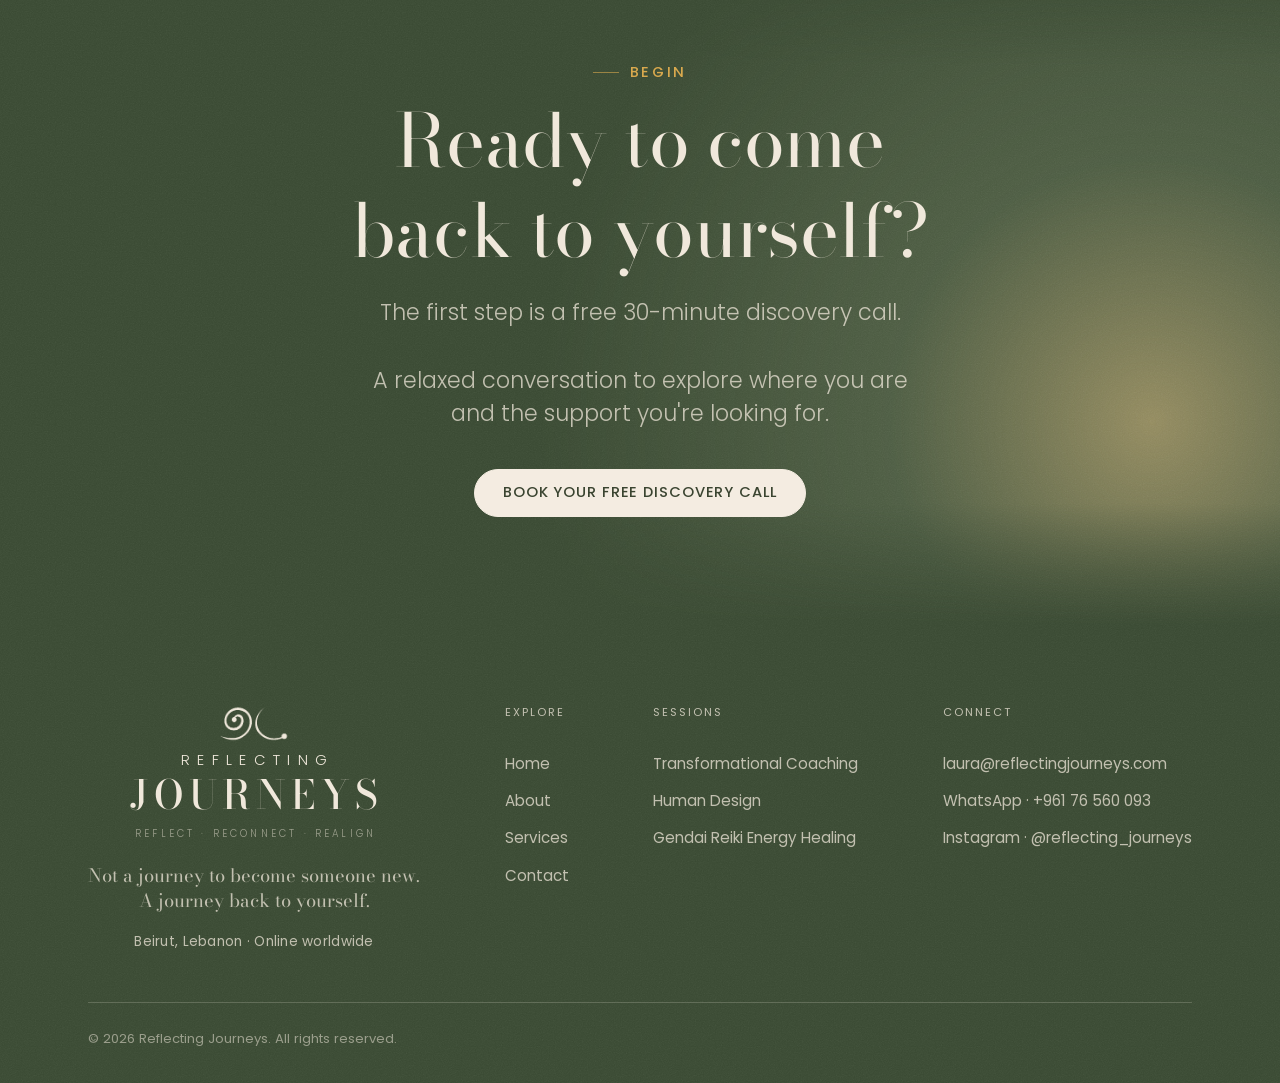
==== commit 511d94a2: "Testimonials: replace the long one with S.M. and M.S.; longer quotes keep the normal style" ====
--- a/index.html
+++ b/index.html
@@ -243,7 +243,7 @@
       <div class="carousel" data-carousel aria-roledescription="carousel" aria-label="Client testimonials">
         <div class="carousel__viewport" data-carousel-viewport>
           <ul class="carousel__track" data-carousel-track>
-            <li class="carousel__slide" role="group" aria-roledescription="slide" aria-label="1 of 3">
+            <li class="carousel__slide" role="group" aria-roledescription="slide" aria-label="1 of 4">
               <figure class="testimonial">
                 <blockquote class="testimonial__quote font-display">
                   Laura guided me and helped me almost without me noticing it; her way is gentle and sensitive. She asked the right questions, gave me the time and the space to develop my thoughts, and made me feel safe and empowered. She opened my eyes to things that were already right in front of me. Now, I feel I'm living another life&nbsp;— with the tools and the capability to continue my growth on my own.
@@ -254,7 +254,7 @@
                 </figcaption>
               </figure>
             </li>
-            <li class="carousel__slide" role="group" aria-roledescription="slide" aria-label="2 of 3">
+            <li class="carousel__slide" role="group" aria-roledescription="slide" aria-label="2 of 4">
               <figure class="testimonial">
                 <blockquote class="testimonial__quote font-display">
                   Working with Laura has been an eye-opening and soul-refreshing experience. She is an incredible healer who helped me dive deep into my emotional and energetic blocks. Her coaching unravels the inner self layer by layer, uncovering answers that were always there but never quite so clear. By integrating Reiki, she provides a unique look at how your energy handles outside stressors. I've come away with a much deeper understanding of myself.
@@ -265,15 +265,26 @@
                 </figcaption>
               </figure>
             </li>
-            <li class="carousel__slide" role="group" aria-roledescription="slide" aria-label="3 of 3">
+            <li class="carousel__slide" role="group" aria-roledescription="slide" aria-label="3 of 4">
               <figure class="testimonial testimonial--long">
                 <blockquote class="testimonial__quote font-display">
                   Laura’s guidance helped me approach this exploration with greater awareness and clarity, translating abstract concepts into insights I could relate to and apply in my everyday life. The experience has helped me feel more aligned with myself, more intentional in my decisions, and more at peace with my journey.<br /><br />
-                  As an intellectual overthinker, I’ve always questioned the deeper purpose and dynamics of life, constantly seeking to understand how its many interconnected layers influence one another and shape our experiences. What began as simple curiosity about the energetic perspective of life soon turned, with Laura, into an astonishingly insightful experience. I discovered a framework that resonated deeply with my personal experiences, reflected many aspects of my character, and even mirrored the very path I’m currently walking.<br /><br />
-                  What fascinated me most was how Human Design offered a new lens through which to explore life without contradicting or diminishing my Christian faith. Rather, it provided an additional perspective on the underlying dynamics of human nature, how they manifest in our individual journeys, and how our collective decisions and interactions shape the world around us. Understanding the different layers of our being and gaining a fresh perspective on our soul’s purpose helped me connect the dots, clarify my vision, and make more conscious, meaningful decisions about my personal development.<br /><br />
                   Human Design opened my eyes to connections I hadn’t fully recognized before, while Laura helped me see my journey through a deeper and more insightful lens. It has been a meaningful step toward greater self-awareness, clarity, and inner peace.
                 </blockquote>
                 <figcaption class="testimonial__by">
+                  <span class="testimonial__initials">S.M.</span>
+                  <span class="testimonial__role">Human Design Client</span>
+                </figcaption>
+              </figure>
+            </li>
+            <li class="carousel__slide" role="group" aria-roledescription="slide" aria-label="4 of 4">
+              <figure class="testimonial testimonial--long">
+                <blockquote class="testimonial__quote font-display">
+                  As an intellectual overthinker, I’ve always questioned the deeper purpose and dynamics of life, constantly seeking to understand how its many interconnected layers influence one another and shape our experiences. What began as simple curiosity about the energetic perspective of life soon turned, with Laura, into an astonishingly insightful experience. I discovered a framework that resonated deeply with my personal experiences, reflected many aspects of my character, and even mirrored the very path I’m currently walking.<br /><br />
+                  What fascinated me most was how Human Design offered a new lens through which to explore life without contradicting or diminishing my Christian faith. Rather, it provided an additional perspective on the underlying dynamics of human nature, how they manifest in our individual journeys, and how our collective decisions and interactions shape the world around us. Understanding the different layers of our being and gaining a fresh perspective on our soul’s purpose helped me connect the dots, clarify my vision, and make more conscious, meaningful decisions about my personal development.
+                </blockquote>
+                <figcaption class="testimonial__by">
+                  <span class="testimonial__initials">M.S.</span>
                   <span class="testimonial__role">Human Design Client</span>
                 </figcaption>
               </figure>
--- a/styles.css
+++ b/styles.css
@@ -1784,14 +1784,12 @@
   .contact-visuals .map-badge { left: 1.5rem; bottom: 1.5rem; }
 }
 
-/* Long testimonials: a calmer reading size with left-aligned paragraphs.
-   (Short ones keep the large centred quote.) */
-.testimonial--long { max-width: 40rem; text-align: left; }
+/* Longer testimonials: same centred quote style as the short ones, just a
+   slightly smaller size so they don't fill the whole screen. */
 .testimonial--long .testimonial__quote {
-  font-family: var(--font-body); font-size: clamp(0.98rem, 0.9rem + 0.35vw, 1.1rem);
-  line-height: 1.75; color: var(--text-on-dark-soft);
-}
-.testimonial--long .testimonial__by { align-items: flex-start; }
+  font-size: clamp(1.1rem, 0.95rem + 0.9vw, 1.45rem);
+  line-height: 1.55;
+}
 
 /* Services dropdown: an invisible bridge over the gap between "Services" and the
    menu, so moving the mouse down into the menu doesn't close it. */
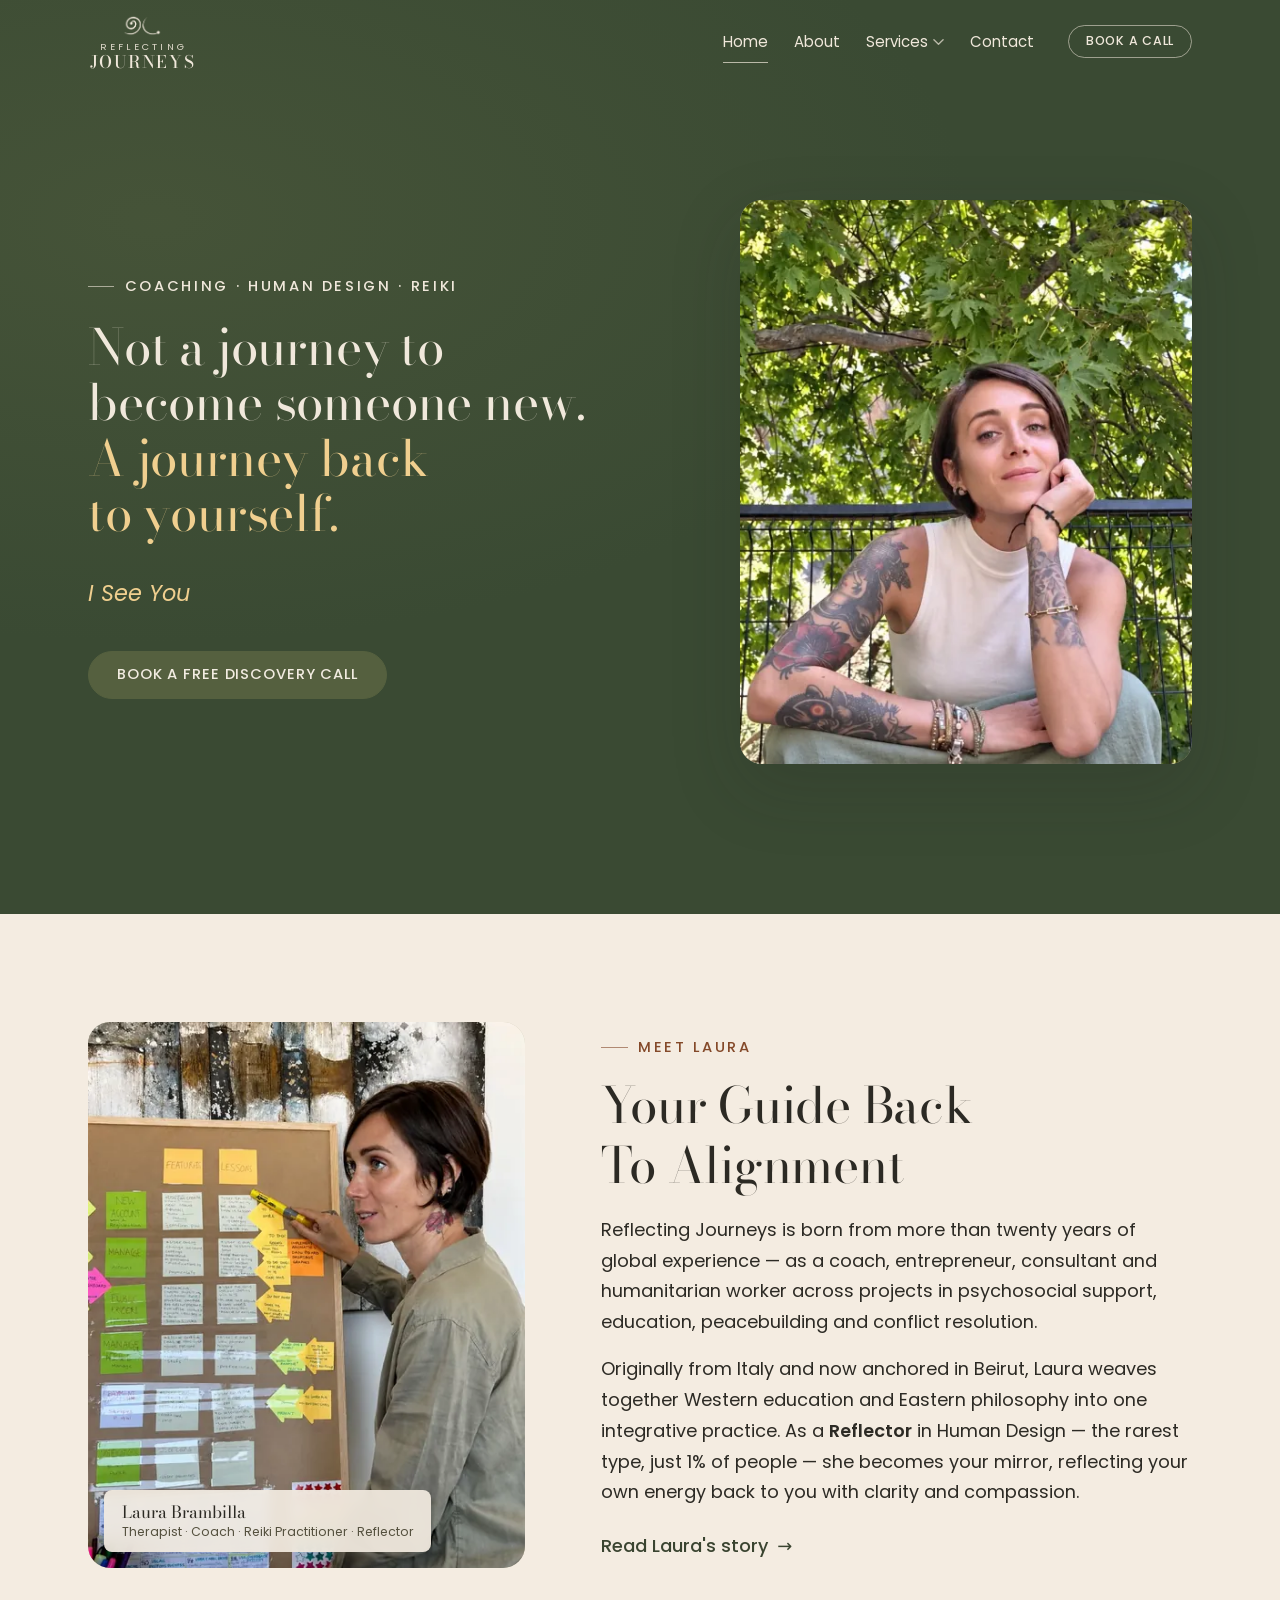
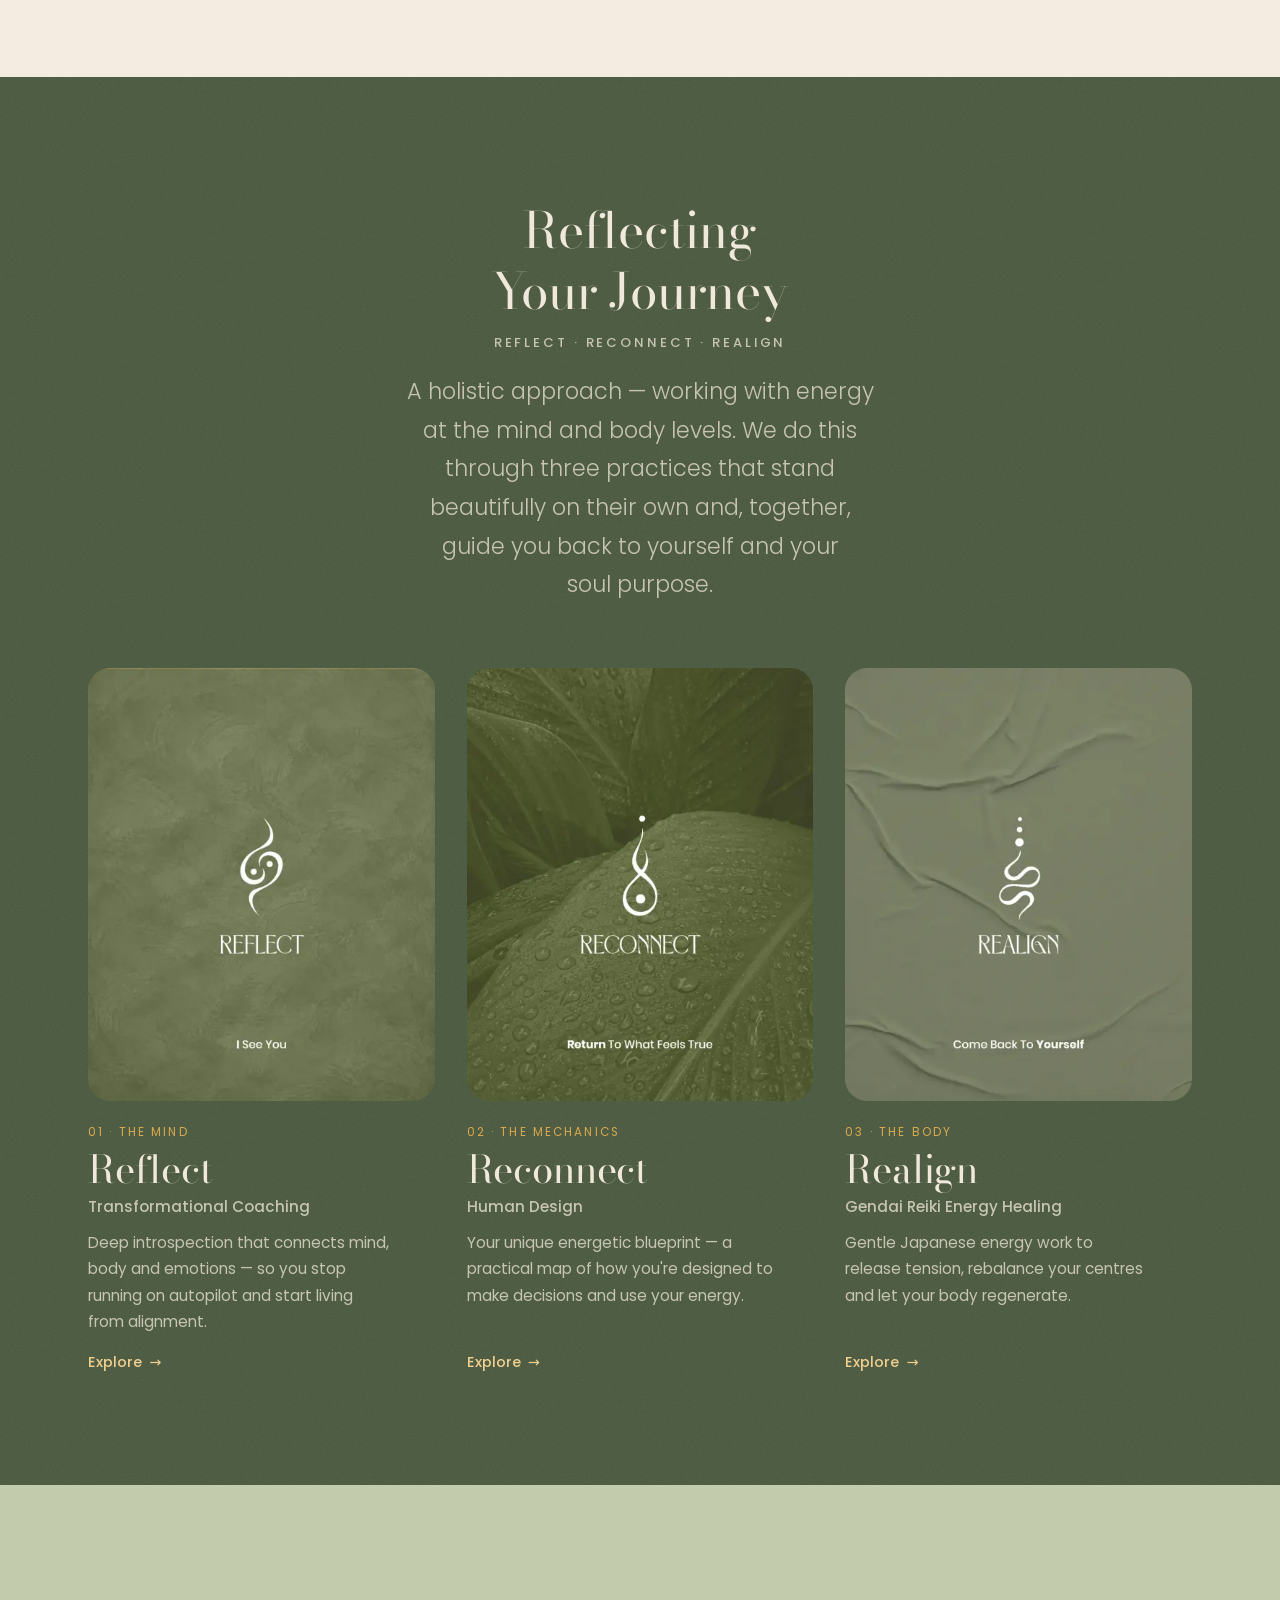
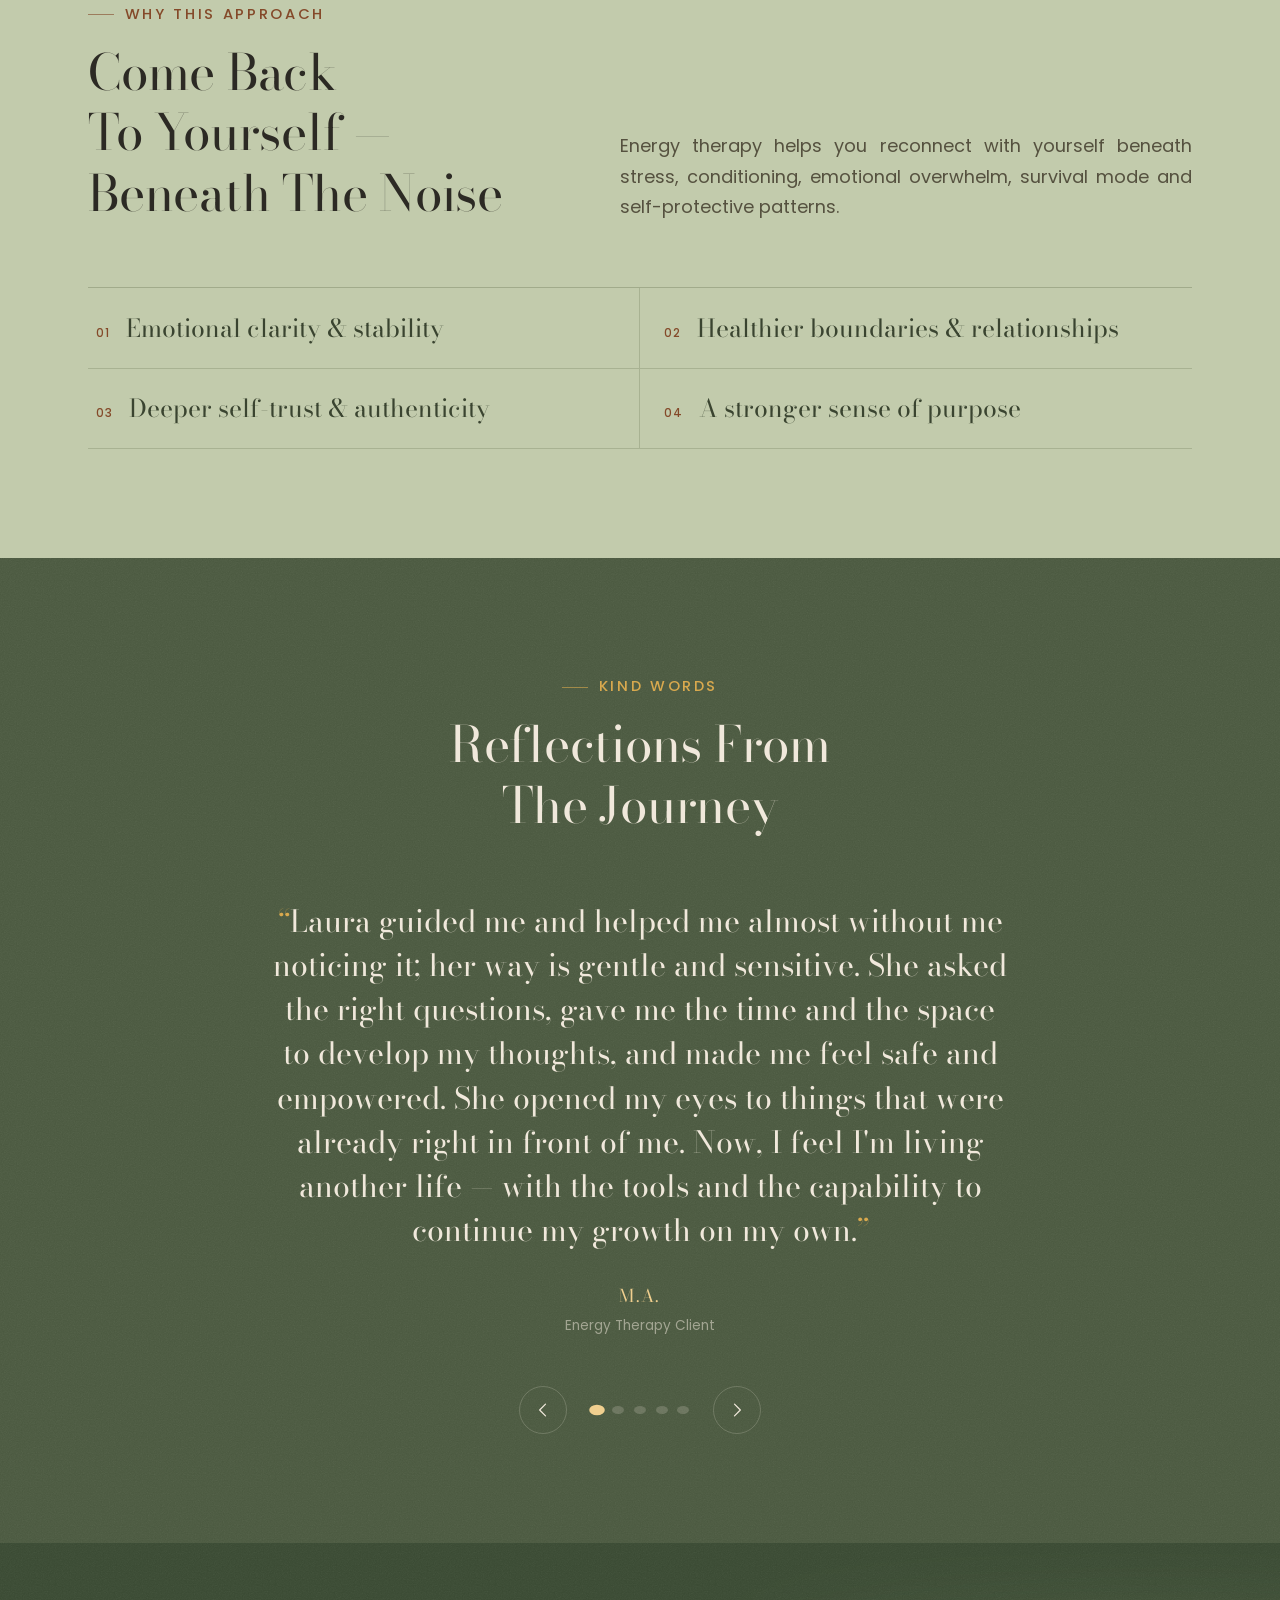
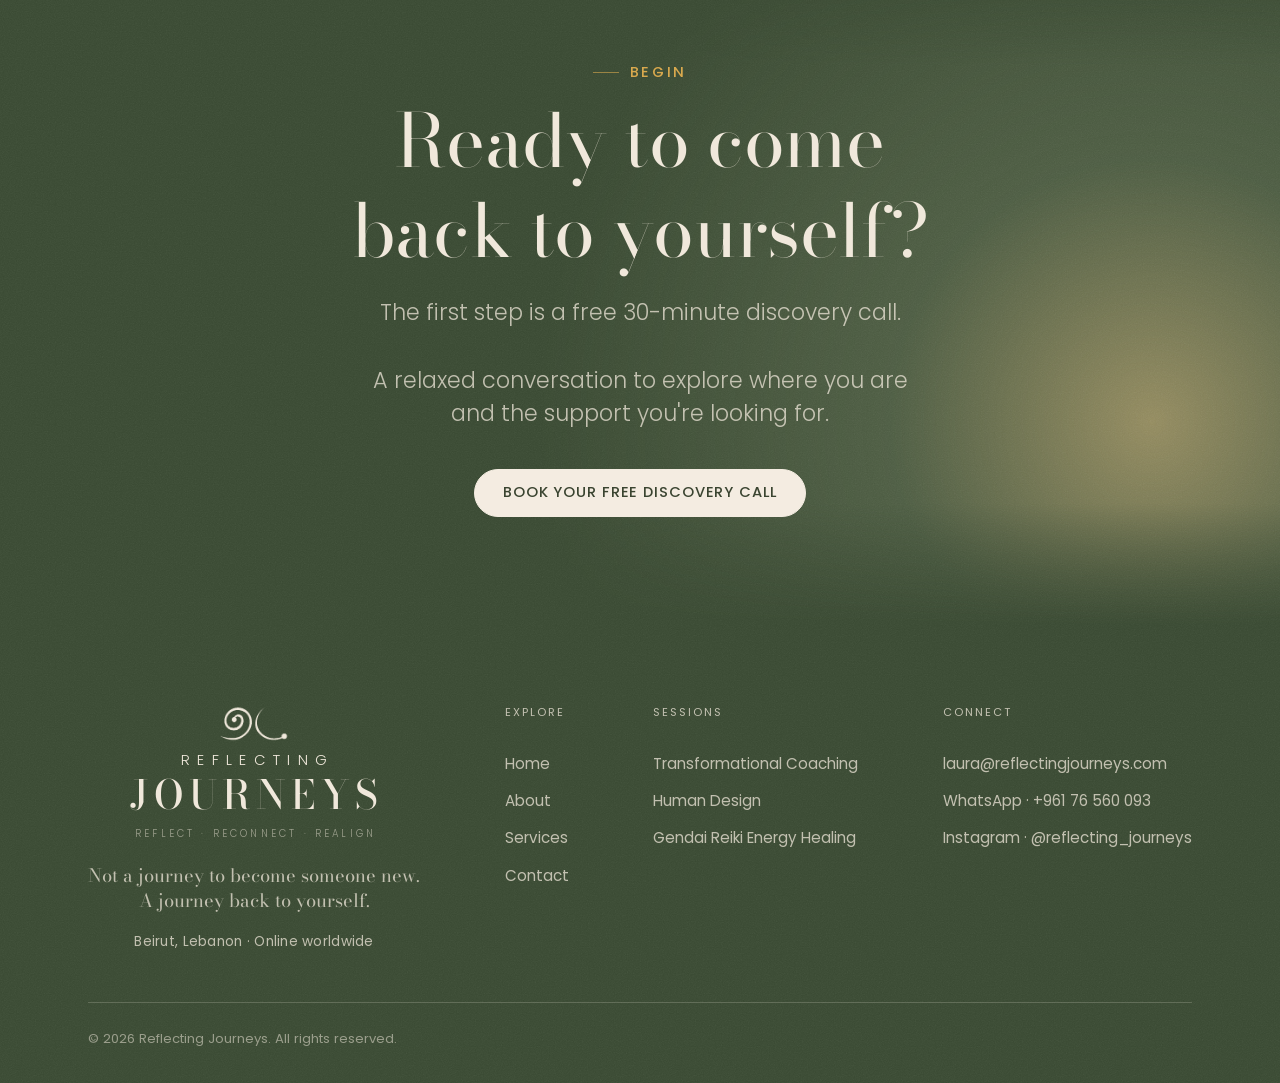
==== commit e6b07207: "Testimonials: split M.S.; second part is now A.S." ====
--- a/index.html
+++ b/index.html
@@ -243,7 +243,7 @@
       <div class="carousel" data-carousel aria-roledescription="carousel" aria-label="Client testimonials">
         <div class="carousel__viewport" data-carousel-viewport>
           <ul class="carousel__track" data-carousel-track>
-            <li class="carousel__slide" role="group" aria-roledescription="slide" aria-label="1 of 4">
+            <li class="carousel__slide" role="group" aria-roledescription="slide" aria-label="1 of 5">
               <figure class="testimonial">
                 <blockquote class="testimonial__quote font-display">
                   Laura guided me and helped me almost without me noticing it; her way is gentle and sensitive. She asked the right questions, gave me the time and the space to develop my thoughts, and made me feel safe and empowered. She opened my eyes to things that were already right in front of me. Now, I feel I'm living another life&nbsp;— with the tools and the capability to continue my growth on my own.
@@ -254,7 +254,7 @@
                 </figcaption>
               </figure>
             </li>
-            <li class="carousel__slide" role="group" aria-roledescription="slide" aria-label="2 of 4">
+            <li class="carousel__slide" role="group" aria-roledescription="slide" aria-label="2 of 5">
               <figure class="testimonial">
                 <blockquote class="testimonial__quote font-display">
                   Working with Laura has been an eye-opening and soul-refreshing experience. She is an incredible healer who helped me dive deep into my emotional and energetic blocks. Her coaching unravels the inner self layer by layer, uncovering answers that were always there but never quite so clear. By integrating Reiki, she provides a unique look at how your energy handles outside stressors. I've come away with a much deeper understanding of myself.
@@ -265,7 +265,7 @@
                 </figcaption>
               </figure>
             </li>
-            <li class="carousel__slide" role="group" aria-roledescription="slide" aria-label="3 of 4">
+            <li class="carousel__slide" role="group" aria-roledescription="slide" aria-label="3 of 5">
               <figure class="testimonial testimonial--long">
                 <blockquote class="testimonial__quote font-display">
                   Laura’s guidance helped me approach this exploration with greater awareness and clarity, translating abstract concepts into insights I could relate to and apply in my everyday life. The experience has helped me feel more aligned with myself, more intentional in my decisions, and more at peace with my journey.<br /><br />
@@ -277,14 +277,24 @@
                 </figcaption>
               </figure>
             </li>
-            <li class="carousel__slide" role="group" aria-roledescription="slide" aria-label="4 of 4">
+            <li class="carousel__slide" role="group" aria-roledescription="slide" aria-label="4 of 5">
               <figure class="testimonial testimonial--long">
                 <blockquote class="testimonial__quote font-display">
-                  As an intellectual overthinker, I’ve always questioned the deeper purpose and dynamics of life, constantly seeking to understand how its many interconnected layers influence one another and shape our experiences. What began as simple curiosity about the energetic perspective of life soon turned, with Laura, into an astonishingly insightful experience. I discovered a framework that resonated deeply with my personal experiences, reflected many aspects of my character, and even mirrored the very path I’m currently walking.<br /><br />
+                  As an intellectual overthinker, I’ve always questioned the deeper purpose and dynamics of life, constantly seeking to understand how its many interconnected layers influence one another and shape our experiences. What began as simple curiosity about the energetic perspective of life soon turned, with Laura, into an astonishingly insightful experience. I discovered a framework that resonated deeply with my personal experiences, reflected many aspects of my character, and even mirrored the very path I’m currently walking.
+                </blockquote>
+                <figcaption class="testimonial__by">
+                  <span class="testimonial__initials">M.S.</span>
+                  <span class="testimonial__role">Human Design Client</span>
+                </figcaption>
+              </figure>
+            </li>
+            <li class="carousel__slide" role="group" aria-roledescription="slide" aria-label="5 of 5">
+              <figure class="testimonial testimonial--long">
+                <blockquote class="testimonial__quote font-display">
                   What fascinated me most was how Human Design offered a new lens through which to explore life without contradicting or diminishing my Christian faith. Rather, it provided an additional perspective on the underlying dynamics of human nature, how they manifest in our individual journeys, and how our collective decisions and interactions shape the world around us. Understanding the different layers of our being and gaining a fresh perspective on our soul’s purpose helped me connect the dots, clarify my vision, and make more conscious, meaningful decisions about my personal development.
                 </blockquote>
                 <figcaption class="testimonial__by">
-                  <span class="testimonial__initials">M.S.</span>
+                  <span class="testimonial__initials">A.S.</span>
                   <span class="testimonial__role">Human Design Client</span>
                 </figcaption>
               </figure>
